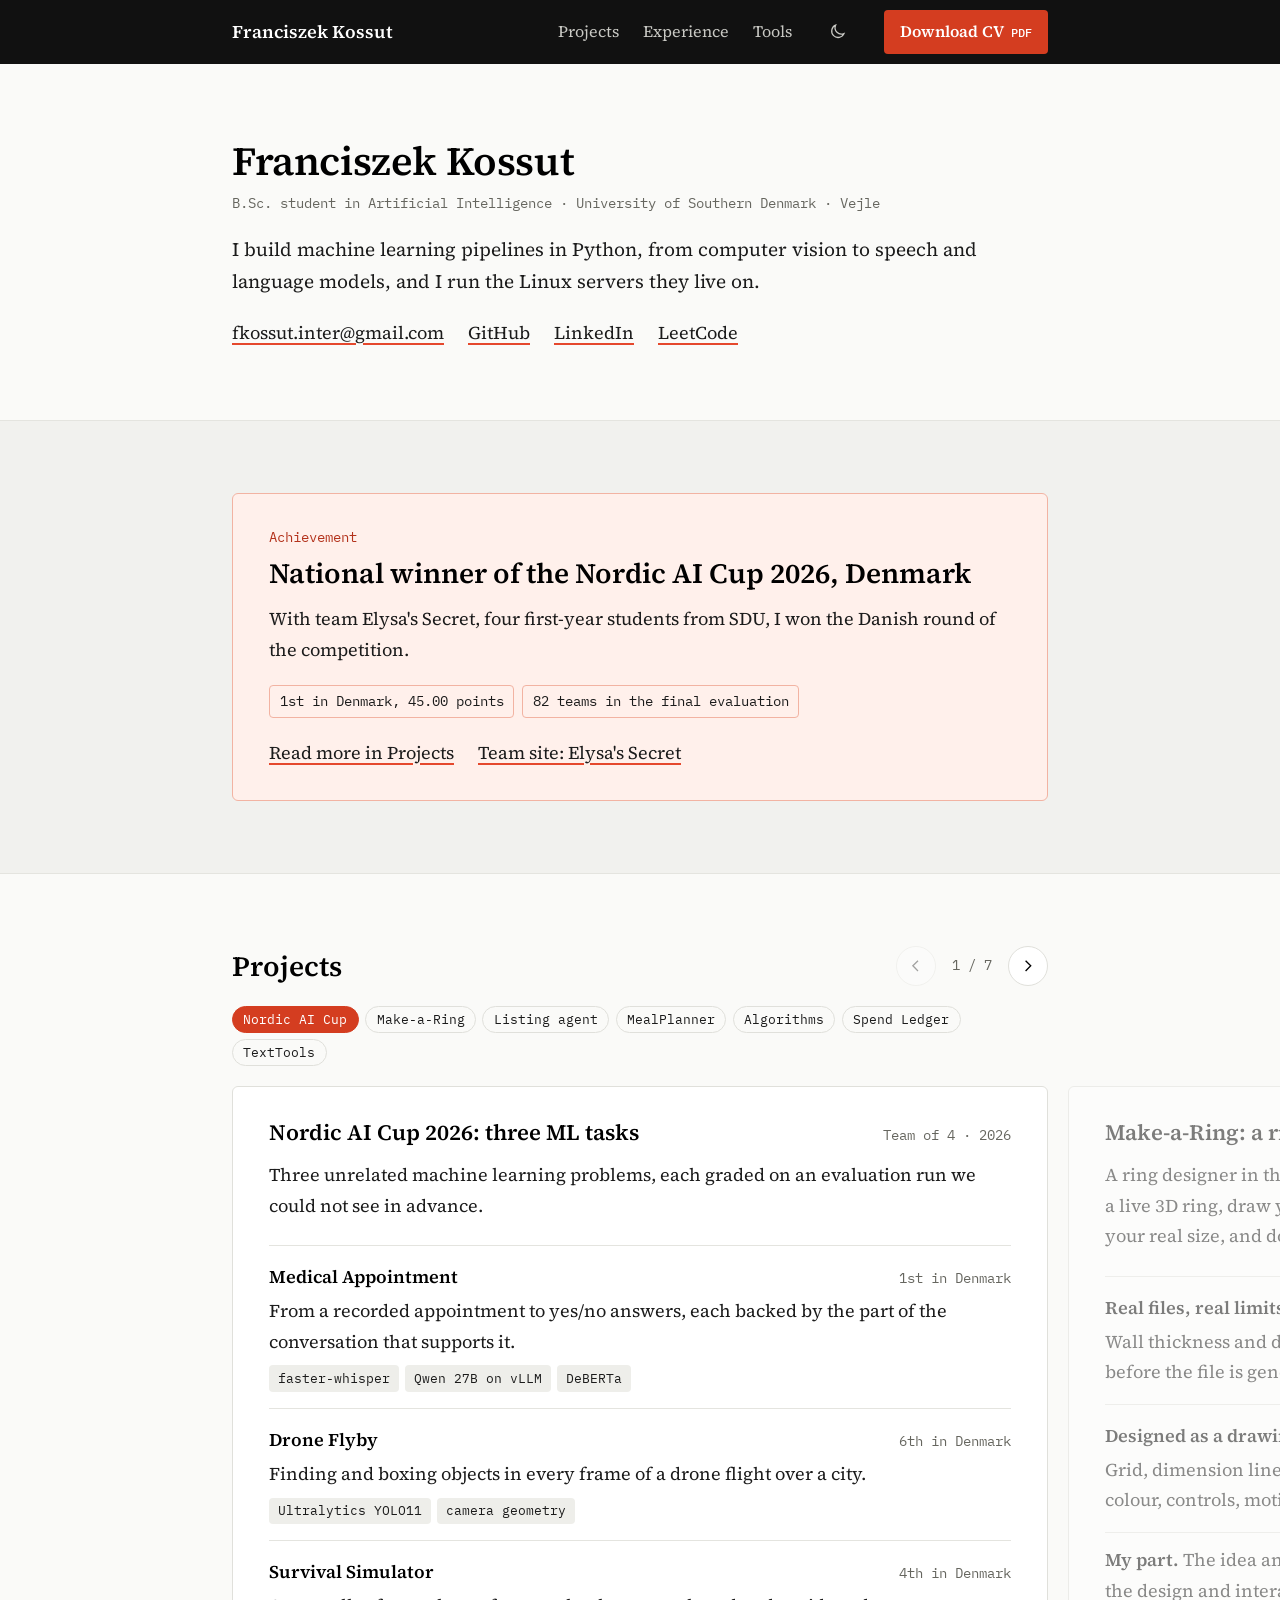
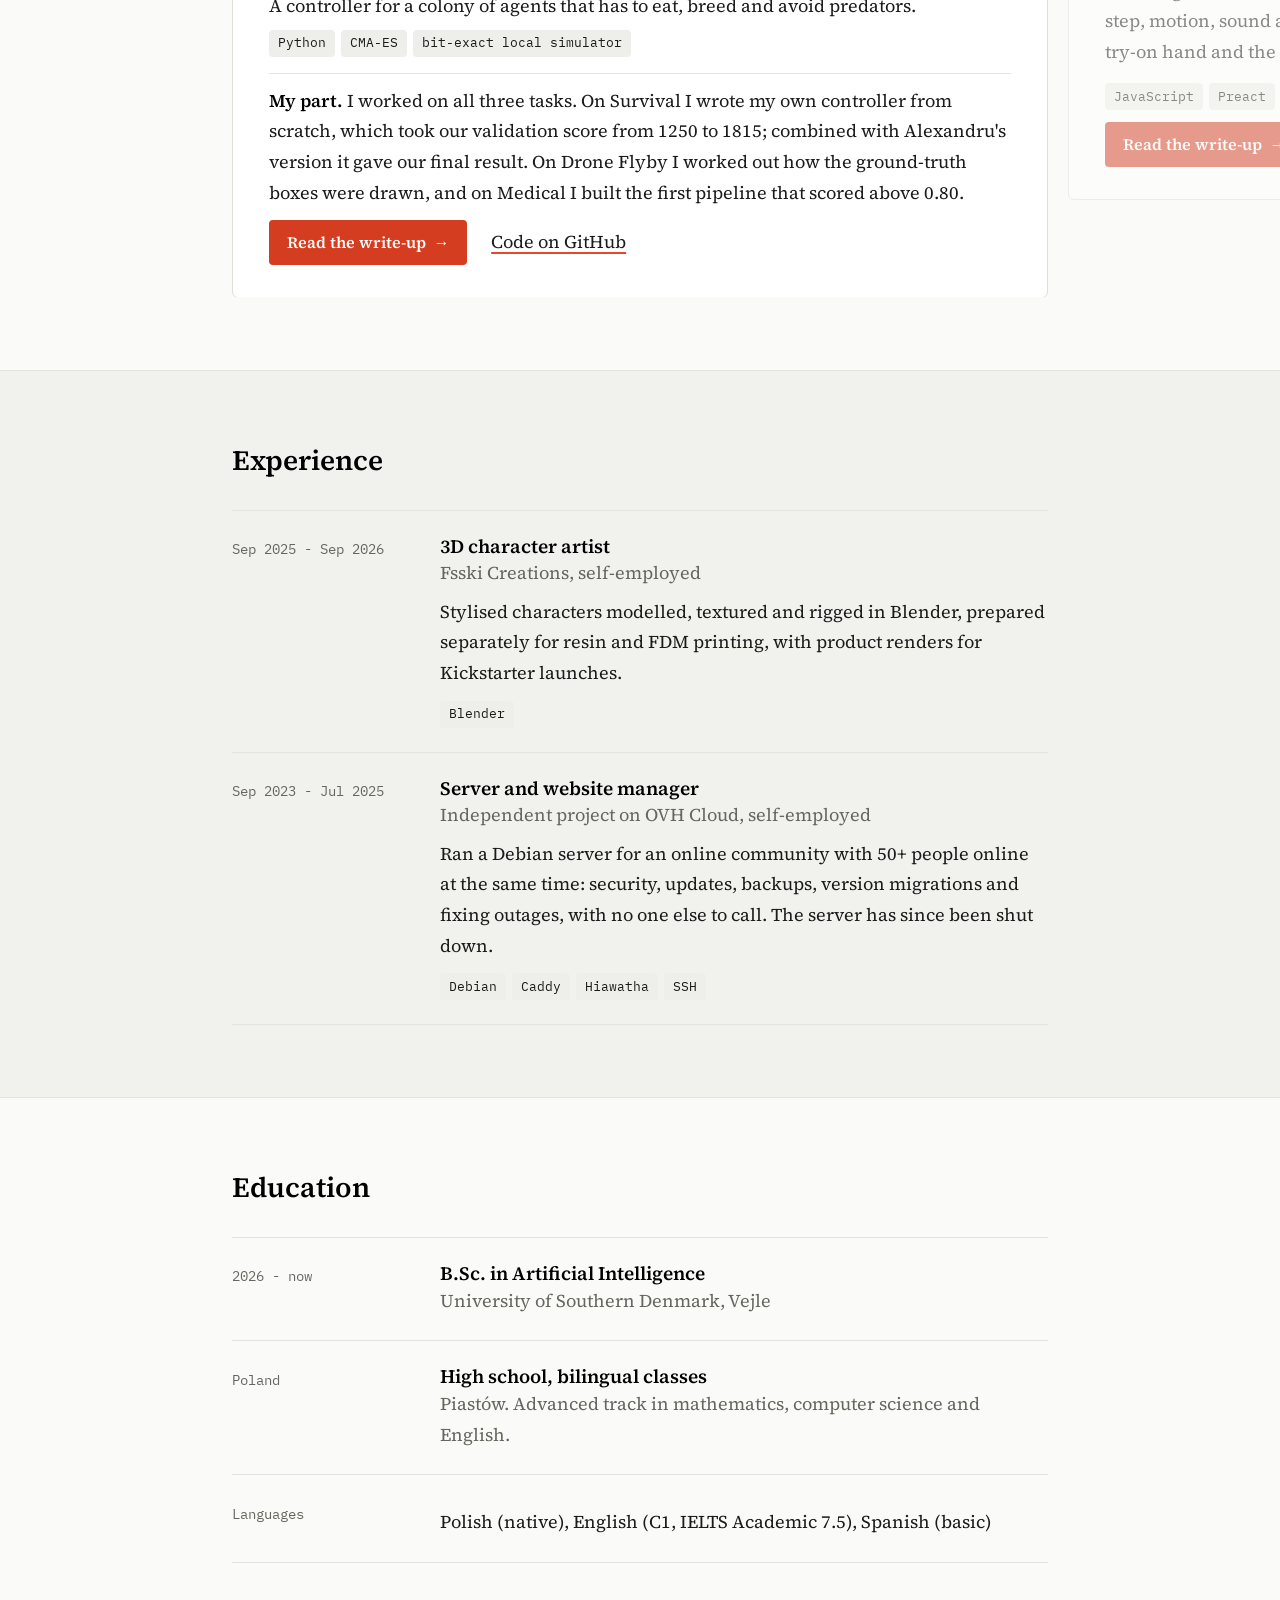
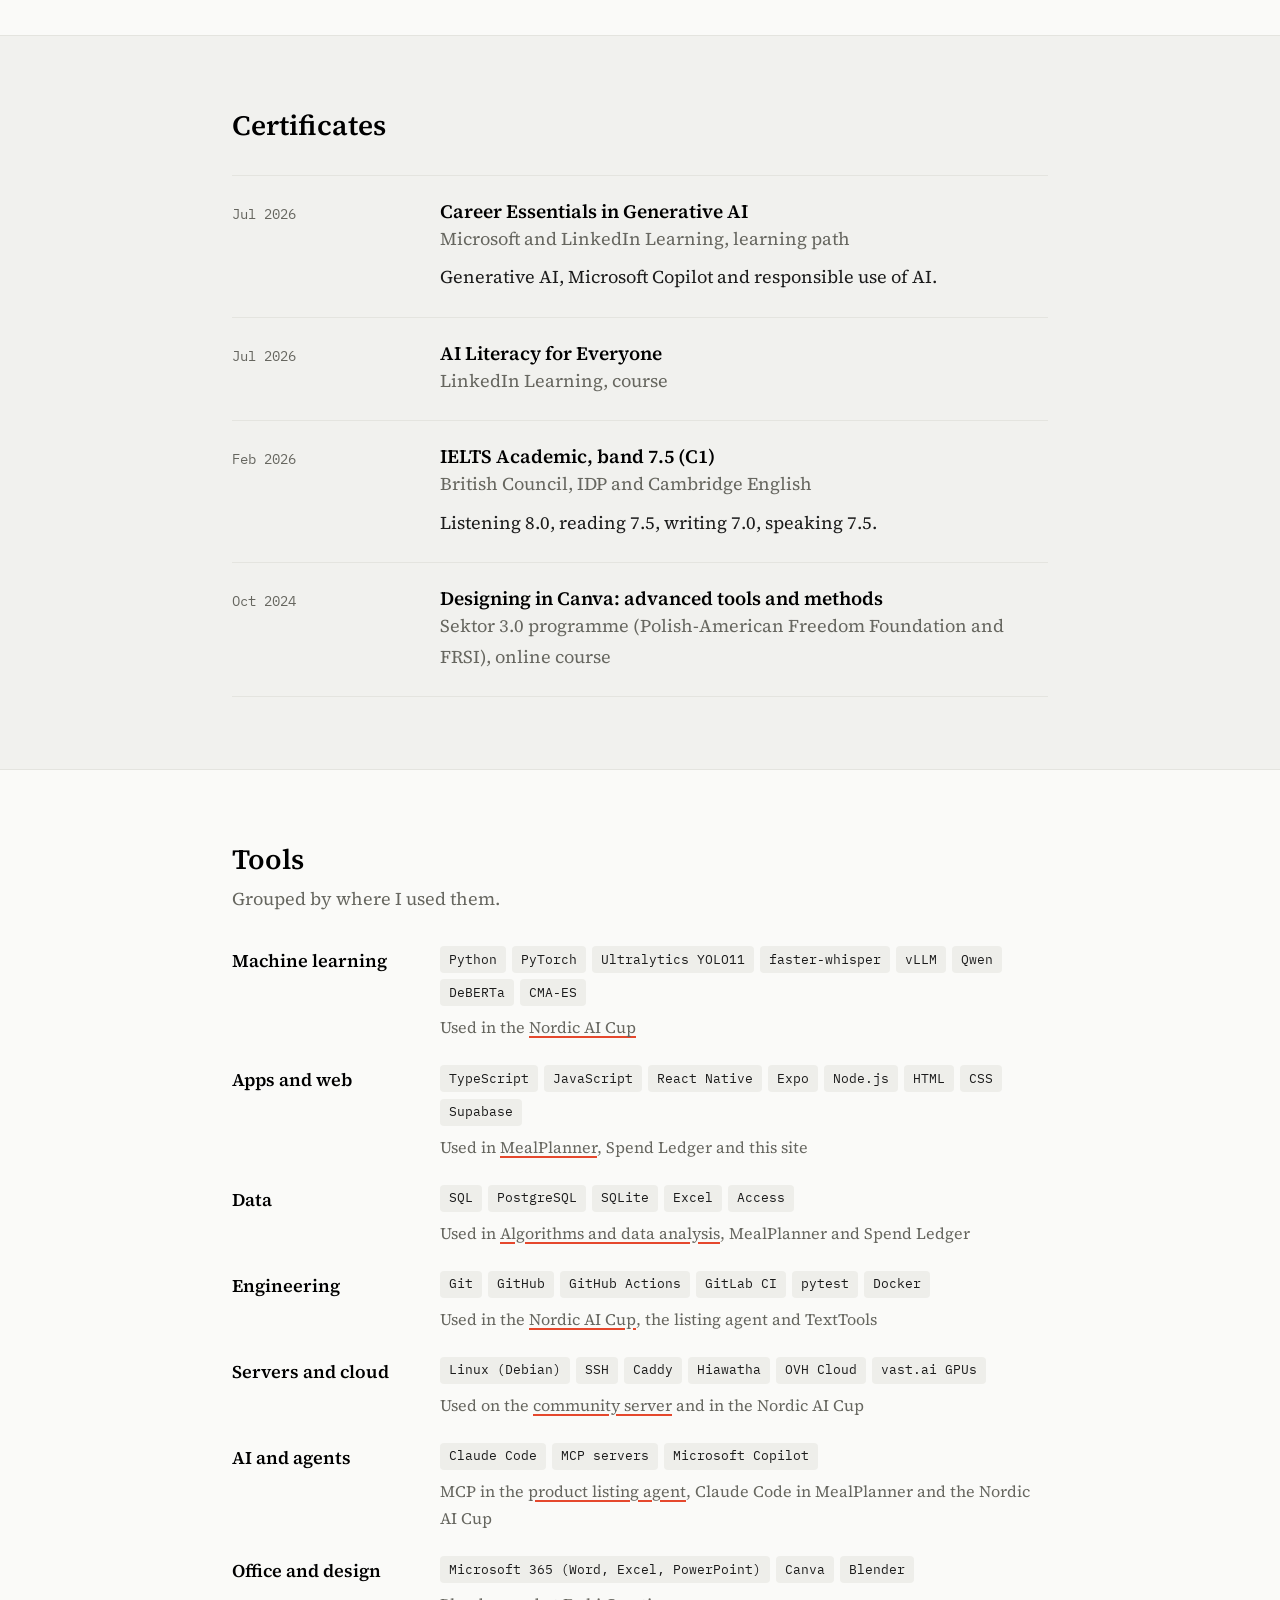
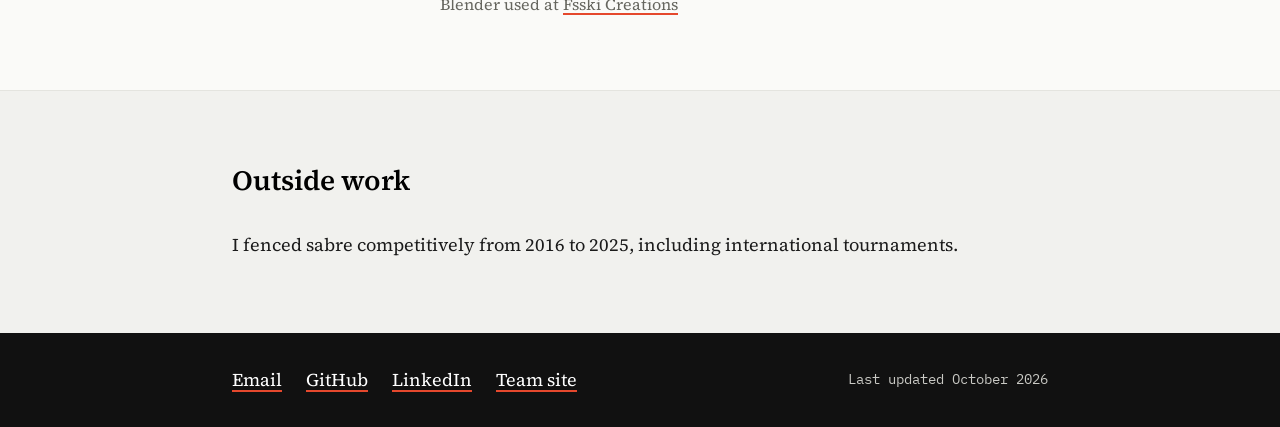
==== index.html @ 16f745df "Update the CV: projects on page 1, clickable links, no raw scores" ====
<!doctype html>
<html lang="en">
<head>
<meta charset="utf-8">
<meta name="viewport" content="width=device-width, initial-scale=1">
<title>Franciszek Kossut</title>
<meta name="description" content="B.Sc. student in Artificial Intelligence at the University of Southern Denmark. National winner of the Nordic AI Cup 2026 (Denmark) with team Elysa's Secret.">
<link rel="icon" href="/favicon.svg" type="image/svg+xml">
<link rel="preload" href="/assets/fonts/serif-400-latin.woff2" as="font" type="font/woff2" crossorigin>
<link rel="stylesheet" href="/assets/site.css">
<script>try{var t=localStorage.getItem("theme");if(t)document.documentElement.dataset.theme=t}catch(e){}</script>
</head>
<body>
<a class="skip" href="#main">Skip to content</a>

<header class="site-header">
  <div class="wrap">
    <a class="site-name" href="/">Franciszek Kossut</a>
    <nav class="site-nav" aria-label="Main">
      <a href="/#projects">Projects</a>
      <a class="nav-extra" href="/#experience">Experience</a>
      <a class="nav-extra" href="/#tools">Tools</a>
    </nav>
    <button class="theme-toggle" type="button" aria-label="Switch theme">
      <svg class="icon-moon" viewBox="0 0 24 24" fill="none" stroke="currentColor" stroke-width="1.6" aria-hidden="true"><path d="M20 14.5A8 8 0 0 1 9.5 4a8 8 0 1 0 10.5 10.5Z"/></svg>
      <svg class="icon-sun" viewBox="0 0 24 24" fill="none" stroke="currentColor" stroke-width="1.6" aria-hidden="true"><circle cx="12" cy="12" r="4"/><path d="M12 2.5v2M12 19.5v2M2.5 12h2M19.5 12h2M5.3 5.3l1.4 1.4M17.3 17.3l1.4 1.4M5.3 18.7l1.4-1.4M17.3 6.7l1.4-1.4"/></svg>
    </button>
    <a class="cv-button" href="/Franciszek_Kossut_CV.pdf" download title="PDF, 77 KB"><span class="cv-long">Download CV</span><span class="cv-short">CV</span><span class="mono">PDF</span></a>
  </div>
</header>

<main id="main">

  <section class="band" aria-label="Introduction">
    <div class="wrap intro">
      <div>
        <h1>Franciszek Kossut</h1>
        <p class="role mono">B.Sc. student in Artificial Intelligence · University of Southern Denmark · Vejle</p>
        <p class="lead">I build machine learning pipelines in Python, from computer vision to speech and language models, and I run the Linux servers they live on.</p>
        <p class="links">
          <a href="mailto:fkossut.inter@gmail.com">fkossut.inter@gmail.com</a>
          <a href="https://github.com/FearedLynx">GitHub</a>
          <a href="https://www.linkedin.com/in/franciszek-kossut-1967633a8/">LinkedIn</a>
          <a href="https://leetcode.com/u/FearedLynx_/">LeetCode</a>
        </p>
      </div>
    </div>
  </section>

  <section class="band band-alt" aria-labelledby="achievement-title">
    <div class="wrap">
      <div class="highlight">
        <p class="label mono">Achievement</p>
        <h2 id="achievement-title">National winner of the Nordic AI Cup 2026, Denmark</h2>
        <p>With team Elysa's Secret, four first-year students from SDU, I won the Danish round of the competition.</p>
        <ul class="facts" aria-label="Key facts">
          <li>1st in Denmark, 45.00 points</li>
          <li>82 teams in the final evaluation</li>
        </ul>
        <p class="item-links">
          <a href="#nordic-ai-cup">Read more in Projects</a>
          <a href="https://elysasecret.com">Team site: Elysa's Secret</a>
        </p>
      </div>
    </div>
  </section>

  <section class="band" id="projects" aria-labelledby="projects-title">
    <div class="wrap">
      <div class="section-head carousel-head">
        <h2 id="projects-title">Projects</h2>
        <div class="carousel-controls" hidden>
          <button class="carousel-arrow" type="button" data-dir="-1" aria-label="Previous project" aria-controls="project-track">
            <svg viewBox="0 0 24 24" fill="none" stroke="currentColor" stroke-width="1.8" aria-hidden="true"><path d="M15 5l-7 7 7 7"/></svg>
          </button>
          <span class="carousel-count mono" aria-hidden="true"><span class="carousel-current">1</span> / <span class="carousel-total">7</span></span>
          <button class="carousel-arrow" type="button" data-dir="1" aria-label="Next project" aria-controls="project-track">
            <svg viewBox="0 0 24 24" fill="none" stroke="currentColor" stroke-width="1.8" aria-hidden="true"><path d="M9 5l7 7-7 7"/></svg>
          </button>
        </div>
      </div>
    </div>

    <!-- Outside .wrap so the neighbouring projects can show on both sides -->
    <div class="carousel" role="region" aria-roledescription="carousel" aria-label="Projects">
      <div class="wrap"><nav class="carousel-tabs" aria-label="Jump to project" hidden></nav></div>
      <div class="carousel-track" id="project-track" tabindex="0">

      <article class="panel slide" id="nordic-ai-cup" data-title="Nordic AI Cup">
        <div class="panel-head">
          <h3>Nordic AI Cup 2026: three ML tasks</h3>
          <span class="mono">Team of 4 · 2026</span>
        </div>
        <p>Three unrelated machine learning problems, each graded on an evaluation run we could not see in advance.</p>
        <ul class="challenges">
          <li>
            <div class="challenge-head"><strong>Medical Appointment</strong><span class="mono">1st in Denmark</span></div>
            <p>From a recorded appointment to yes/no answers, each backed by the part of the conversation that supports it.</p>
            <ul class="tags"><li>faster-whisper</li><li>Qwen 27B on vLLM</li><li>DeBERTa</li></ul>
          </li>
          <li>
            <div class="challenge-head"><strong>Drone Flyby</strong><span class="mono">6th in Denmark</span></div>
            <p>Finding and boxing objects in every frame of a drone flight over a city.</p>
            <ul class="tags"><li>Ultralytics YOLO11</li><li>camera geometry</li></ul>
          </li>
          <li>
            <div class="challenge-head"><strong>Survival Simulator</strong><span class="mono">4th in Denmark</span></div>
            <p>A controller for a colony of agents that has to eat, breed and avoid predators.</p>
            <ul class="tags"><li>Python</li><li>CMA-ES</li><li>bit-exact local simulator</li></ul>
          </li>
        </ul>
        <p class="my-part"><strong>My part.</strong> I worked on all three tasks. On Survival I wrote my own controller from scratch, which took our validation score from 1250 to 1815; combined with Alexandru's version it gave our final result. On Drone Flyby I worked out how the ground-truth boxes were drawn, and on Medical I built the first pipeline that scored above 0.80.</p>
        <p class="slide-actions">
          <a class="button" href="/nordic-ai-cup/">Read the write-up <span aria-hidden="true">→</span></a>
          <a href="https://github.com/emermelada/nordic-ai-cup">Code on GitHub</a>
        </p>
      </article>

      <article class="panel slide" id="make-a-ring" data-title="Make-a-Ring">
        <div class="panel-head">
          <h3>Make-a-Ring: a ring design studio</h3>
          <span class="mono">My idea · team of 2 · 2026</span>
        </div>
        <p>A ring designer in the browser for people who are not jewellers: scroll patterns around a live 3D ring, draw your own tile and watch it wrap the band, try the ring on a hand at your real size, and download a print-ready STL or OBJ file.</p>
        <ul class="challenges">
          <li>
            <div class="challenge-head"><strong>Real files, real limits</strong><span class="mono">10 materials</span></div>
            <p>Wall thickness and detail size are checked against each material, with one-click fixes, before the file is generated in the browser.</p>
          </li>
          <li>
            <div class="challenge-head"><strong>Designed as a drawing</strong><span class="mono">8-page brand guide</span></div>
            <p>Grid, dimension lines and a title block for every ring, with written rules for type, colour, controls, motion and sound.</p>
          </li>
        </ul>
        <p class="my-part"><strong>My part.</strong> The idea and the first working version were mine, built on my own. I then led the design and interaction: the studio layout, the pattern editor, saved designs, the size step, motion, sound and the brand rules. Javier built the background rendering, the 3D try-on hand and the phone layout.</p>
        <ul class="tags"><li>JavaScript</li><li>Preact</li><li>three.js</li><li>Web Audio</li></ul>
        <p class="slide-actions">
          <a class="button" href="/make-a-ring/">Read the write-up <span aria-hidden="true">→</span></a>
          <a href="https://make-a-ring.deployxa.online">Try it live</a>
          <a href="https://github.com/FearedLynx/make-a-ring">Code on GitHub</a>
        </p>
      </article>

      <article class="panel slide" id="listing-agent" data-title="Listing agent">
        <div class="panel-head">
          <h3>Product listing agent (MCP)</h3>
          <span class="mono">Solo · 2026</span>
        </div>
        <p>An AI agent for an online shop. My MCP server gives Claude six tools over a product catalogue: products, four weeks of sales with the trend and weeks of stock left, the brand voice guide, a draft checker, and saving. The agent writes product listings, checks them, fixes what failed and only then saves.</p>
        <ul class="challenges">
          <li>
            <div class="challenge-head"><strong>Rules, not hope</strong><span class="mono">12 rules</span></div>
            <p>The brand guide is turned into automatic checks: length limits, materials and age range mentioned, no invented certifications, no safety promises or hype. The save tool refuses anything that fails and says why, so the agent can correct itself.</p>
          </li>
          <li>
            <div class="challenge-head"><strong>Tested on every push</strong><span class="mono">18 test cases</span></div>
            <p>A fixed test set proves each rule catches its mistake and that harmless words like "imperfections" are not flagged, and an end-to-end test talks to the server over the real MCP protocol. GitHub Actions runs both.</p>
          </li>
        </ul>
        <ul class="tags"><li>Python</li><li>MCP</li><li>Claude</li><li>pytest</li><li>GitHub Actions</li></ul>
        <p class="slide-actions">
          <a class="button" href="https://github.com/FearedLynx/product-listing-agent-mcp">Code on GitHub <span aria-hidden="true">→</span></a>
        </p>
      </article>

      <article class="panel slide" id="mealplanner" data-title="MealPlanner">
        <div class="panel-head">
          <h3>MealPlanner</h3>
          <span class="mono">Solo · 2026</span>
        </div>
        <p>An Android app I use to plan my meals: calorie tracking, a fridge list that recipes are matched against, voice input, and a shopping list for whatever is missing. 10 screens, 150 built-in recipes, and a scraper that collected 1,829 more.</p>
        <ul class="tags"><li>TypeScript</li><li>React Native</li><li>Expo</li><li>SQLite</li><li>Node.js</li></ul>
        <p class="slide-actions">
          <a class="button" href="/mealplanner/">Read the write-up <span aria-hidden="true">→</span></a>
          <a href="https://github.com/FearedLynx/MyFridgeApp">Code on GitHub</a>
        </p>
      </article>

      <article class="panel slide" id="algorithms" data-title="Algorithms">
        <div class="panel-head">
          <h3>Algorithms and data analysis</h3>
          <span class="mono">Solo · 2025-2026</span>
        </div>
        <p>A set of more than 75 algorithmic and data problems, solved in Python, Excel and Access. The core algorithms are written by hand, without library shortcuts.</p>
        <ul class="challenges">
          <li>
            <div class="challenge-head"><strong>Programming</strong><span class="mono">77 Python programs</span></div>
            <p>Recursion, Euclid's GCD, primality tests and prime factorisation, number systems, string and array processing, Caesar and columnar transposition ciphers, Pascal's triangle, bubble sort and quicksort, Kadane's maximum subarray.</p>
          </li>
          <li>
            <div class="challenge-head"><strong>Spreadsheets</strong><span class="mono">22 Excel workbooks</span></div>
            <p>Data analysis and simulations with nested IF, SUMIF and COUNTIF, VLOOKUP and INDEX/MATCH, pivot tables and charts.</p>
          </li>
          <li>
            <div class="challenge-head"><strong>Databases</strong><span class="mono">18 Access databases</span></div>
            <p>Multi-table SQL queries: joins, GROUP BY with COUNT, SUM and AVG, date functions and top-N results.</p>
          </li>
        </ul>
        <ul class="tags"><li>Python</li><li>Excel</li><li>Access</li><li>SQL</li></ul>
      </article>

      <article class="panel slide" id="spend-ledger" data-title="Spend Ledger">
        <div class="panel-head">
          <h3>Spend Ledger</h3>
          <span class="mono">Solo · 2026</span>
        </div>
        <p>A web app for tracking income and expenses in DKK and PLN, synced across devices. Sign-in with per-user data protected by row-level security, recurring entries, a 12-month trend chart, CSV export, and it installs and works offline.</p>
        <ul class="tags"><li>JavaScript</li><li>Supabase</li><li>PostgreSQL</li><li>PWA</li></ul>
      </article>

      <article class="panel slide" id="texttools" data-title="TextTools">
        <div class="panel-head">
          <h3>TextTools</h3>
          <span class="mono">Group of 4 · SDU · in progress</span>
        </div>
        <p>A Python text-processing library built as a university group project, with tests that gate each milestone in CI. I own the tokenizer and was the integrator for the first milestone.</p>
        <ul class="tags"><li>Python</li><li>pytest</li><li>GitLab CI</li></ul>
      </article>

      </div>
    </div>
  </section>

  <section class="band band-alt" id="experience" aria-labelledby="experience-title">
    <div class="wrap">
      <div class="section-head">
        <h2 id="experience-title">Experience</h2>
      </div>
      <ul class="entries">
        <li>
          <p class="when mono">Sep 2025 - Sep 2026</p>
          <div class="body">
            <h3>3D character artist</h3>
            <p class="where">Fsski Creations, self-employed</p>
            <p>Stylised characters modelled, textured and rigged in Blender, prepared separately for resin and FDM printing, with product renders for Kickstarter launches.</p>
            <ul class="tags"><li>Blender</li></ul>
          </div>
        </li>
        <li>
          <p class="when mono">Sep 2023 - Jul 2025</p>
          <div class="body">
            <h3>Server and website manager</h3>
            <p class="where">Independent project on OVH Cloud, self-employed</p>
            <p>Ran a Debian server for an online community with 50+ people online at the same time: security, updates, backups, version migrations and fixing outages, with no one else to call. The server has since been shut down.</p>
            <ul class="tags"><li>Debian</li><li>Caddy</li><li>Hiawatha</li><li>SSH</li></ul>
          </div>
        </li>
      </ul>
    </div>
  </section>

  <section class="band" id="education" aria-labelledby="education-title">
    <div class="wrap">
      <div class="section-head">
        <h2 id="education-title">Education</h2>
      </div>
      <ul class="entries">
        <li>
          <p class="when mono">2026 - now</p>
          <div class="body">
            <h3>B.Sc. in Artificial Intelligence</h3>
            <p class="where">University of Southern Denmark, Vejle</p>
          </div>
        </li>
        <li>
          <p class="when mono">Poland</p>
          <div class="body">
            <h3>High school, bilingual classes</h3>
            <p class="where">Piastów. Advanced track in mathematics, computer science and English.</p>
          </div>
        </li>
        <li>
          <p class="when mono">Languages</p>
          <div class="body">
            <p>Polish (native), English (C1, IELTS Academic 7.5), Spanish (basic)</p>
          </div>
        </li>
      </ul>
    </div>
  </section>

  <section class="band band-alt" id="certificates" aria-labelledby="certificates-title">
    <div class="wrap">
      <div class="section-head">
        <h2 id="certificates-title">Certificates</h2>
      </div>
      <ul class="entries">
        <li>
          <p class="when mono">Jul 2026</p>
          <div class="body">
            <h3>Career Essentials in Generative AI</h3>
            <p class="where">Microsoft and LinkedIn Learning, learning path</p>
            <p>Generative AI, Microsoft Copilot and responsible use of AI.</p>
          </div>
        </li>
        <li>
          <p class="when mono">Jul 2026</p>
          <div class="body">
            <h3>AI Literacy for Everyone</h3>
            <p class="where">LinkedIn Learning, course</p>
          </div>
        </li>
        <li>
          <p class="when mono">Feb 2026</p>
          <div class="body">
            <h3>IELTS Academic, band 7.5 (C1)</h3>
            <p class="where">British Council, IDP and Cambridge English</p>
            <p>Listening 8.0, reading 7.5, writing 7.0, speaking 7.5.</p>
          </div>
        </li>
        <li>
          <p class="when mono">Oct 2024</p>
          <div class="body">
            <h3>Designing in Canva: advanced tools and methods</h3>
            <p class="where">Sektor 3.0 programme (Polish-American Freedom Foundation and FRSI), online course</p>
          </div>
        </li>
      </ul>
    </div>
  </section>

  <section class="band" id="tools" aria-labelledby="tools-title">
    <div class="wrap">
      <div class="section-head">
        <h2 id="tools-title">Tools</h2>
        <p>Grouped by where I used them.</p>
      </div>
      <dl class="tool-groups">
        <dt>Machine learning</dt>
        <dd>
          <ul class="tags"><li>Python</li><li>PyTorch</li><li>Ultralytics YOLO11</li><li>faster-whisper</li><li>vLLM</li><li>Qwen</li><li>DeBERTa</li><li>CMA-ES</li></ul>
          <p class="used">Used in the <a href="#nordic-ai-cup">Nordic AI Cup</a></p>
        </dd>
        <dt>Apps and web</dt>
        <dd>
          <ul class="tags"><li>TypeScript</li><li>JavaScript</li><li>React Native</li><li>Expo</li><li>Node.js</li><li>HTML</li><li>CSS</li><li>Supabase</li></ul>
          <p class="used">Used in <a href="#mealplanner">MealPlanner</a>, Spend Ledger and this site</p>
        </dd>
        <dt>Data</dt>
        <dd>
          <ul class="tags"><li>SQL</li><li>PostgreSQL</li><li>SQLite</li><li>Excel</li><li>Access</li></ul>
          <p class="used">Used in <a href="#algorithms">Algorithms and data analysis</a>, MealPlanner and Spend Ledger</p>
        </dd>
        <dt>Engineering</dt>
        <dd>
          <ul class="tags"><li>Git</li><li>GitHub</li><li>GitHub Actions</li><li>GitLab CI</li><li>pytest</li><li>Docker</li></ul>
          <p class="used">Used in the <a href="#nordic-ai-cup">Nordic AI Cup</a>, the listing agent and TextTools</p>
        </dd>
        <dt>Servers and cloud</dt>
        <dd>
          <ul class="tags"><li>Linux (Debian)</li><li>SSH</li><li>Caddy</li><li>Hiawatha</li><li>OVH Cloud</li><li>vast.ai GPUs</li></ul>
          <p class="used">Used on the <a href="#experience">community server</a> and in the Nordic AI Cup</p>
        </dd>
        <dt>AI and agents</dt>
        <dd>
          <ul class="tags"><li>Claude Code</li><li>MCP servers</li><li>Microsoft Copilot</li></ul>
          <p class="used">MCP in the <a href="#listing-agent">product listing agent</a>, Claude Code in MealPlanner and the Nordic AI Cup</p>
        </dd>
        <dt>Office and design</dt>
        <dd>
          <ul class="tags"><li>Microsoft 365 (Word, Excel, PowerPoint)</li><li>Canva</li><li>Blender</li></ul>
          <p class="used">Blender used at <a href="#experience">Fsski Creations</a></p>
        </dd>
      </dl>
    </div>
  </section>

  <section class="band band-alt" aria-labelledby="outside-title">
    <div class="wrap">
      <div class="section-head">
        <h2 id="outside-title">Outside work</h2>
      </div>
      <p>I fenced sabre competitively from 2016 to 2025, including international tournaments.</p>
    </div>
  </section>

</main>

<footer class="site-footer">
  <div class="wrap">
    <p class="links">
      <a href="mailto:fkossut.inter@gmail.com">Email</a>
      <a href="https://github.com/FearedLynx">GitHub</a>
      <a href="https://www.linkedin.com/in/franciszek-kossut-1967633a8/">LinkedIn</a>
      <a href="https://elysasecret.com">Team site</a>
    </p>
    <p class="mono">Last updated October 2026</p>
  </div>
</footer>

<script src="/assets/theme.js"></script>
<script src="/assets/projects.js"></script>
</body>
</html>
---- assets/site.css ----
/* Fonts: Source Serif 4 and IBM Plex Mono, both SIL Open Font License */
@font-face { font-family: "Source Serif 4"; font-weight: 400; font-display: swap; src: url("fonts/serif-400-latin.woff2") format("woff2"); unicode-range: U+0000-00FF, U+0131, U+0152-0153, U+02BB-02BC, U+02C6, U+02DA, U+02DC, U+0304, U+0308, U+0329, U+2000-206F, U+20AC, U+2122, U+2191, U+2193, U+2212, U+2215, U+FEFF, U+FFFD; }
@font-face { font-family: "Source Serif 4"; font-weight: 400; font-display: swap; src: url("fonts/serif-400-latin-ext.woff2") format("woff2"); unicode-range: U+0100-02BA, U+02BD-02C5, U+02C7-02CC, U+02CE-02D7, U+02DD-02FF, U+1D00-1DBF, U+1E00-1E9F, U+1EF2-1EFF, U+2020, U+20A0-20AB, U+20AD-20C0, U+2113, U+2C60-2C7F, U+A720-A7FF; }
@font-face { font-family: "Source Serif 4"; font-weight: 600; font-display: swap; src: url("fonts/serif-600-latin.woff2") format("woff2"); unicode-range: U+0000-00FF, U+0131, U+0152-0153, U+02BB-02BC, U+02C6, U+02DA, U+02DC, U+0304, U+0308, U+0329, U+2000-206F, U+20AC, U+2122, U+2191, U+2193, U+2212, U+2215, U+FEFF, U+FFFD; }
@font-face { font-family: "Source Serif 4"; font-weight: 600; font-display: swap; src: url("fonts/serif-600-latin-ext.woff2") format("woff2"); unicode-range: U+0100-02BA, U+02BD-02C5, U+02C7-02CC, U+02CE-02D7, U+02DD-02FF, U+1D00-1DBF, U+1E00-1E9F, U+1EF2-1EFF, U+2020, U+20A0-20AB, U+20AD-20C0, U+2113, U+2C60-2C7F, U+A720-A7FF; }
@font-face { font-family: "IBM Plex Mono"; font-weight: 400; font-display: swap; src: url("fonts/mono-400-latin.woff2") format("woff2"); unicode-range: U+0000-00FF, U+0131, U+0152-0153, U+02BB-02BC, U+02C6, U+02DA, U+02DC, U+0304, U+0308, U+0329, U+2000-206F, U+20AC, U+2122, U+2191, U+2193, U+2212, U+2215, U+FEFF, U+FFFD; }
@font-face { font-family: "IBM Plex Mono"; font-weight: 400; font-display: swap; src: url("fonts/mono-400-latin-ext.woff2") format("woff2"); unicode-range: U+0100-02BA, U+02BD-02C5, U+02C7-02CC, U+02CE-02D7, U+02DD-02FF, U+1D00-1DBF, U+1E00-1E9F, U+1EF2-1EFF, U+2020, U+20A0-20AB, U+20AD-20C0, U+2113, U+2C60-2C7F, U+A720-A7FF; }
@font-face { font-family: "IBM Plex Mono"; font-weight: 500; font-display: swap; src: url("fonts/mono-500-latin.woff2") format("woff2"); unicode-range: U+0000-00FF, U+0131, U+0152-0153, U+02BB-02BC, U+02C6, U+02DA, U+02DC, U+0304, U+0308, U+0329, U+2000-206F, U+20AC, U+2122, U+2191, U+2193, U+2212, U+2215, U+FEFF, U+FFFD; }
@font-face { font-family: "IBM Plex Mono"; font-weight: 500; font-display: swap; src: url("fonts/mono-500-latin-ext.woff2") format("woff2"); unicode-range: U+0100-02BA, U+02BD-02C5, U+02C7-02CC, U+02CE-02D7, U+02DD-02FF, U+1D00-1DBF, U+1E00-1E9F, U+1EF2-1EFF, U+2020, U+20A0-20AB, U+20AD-20C0, U+2113, U+2C60-2C7F, U+A720-A7FF; }

/*
  Light (paper and ink): #FAFAF8 paper, #1B1B1B ink, #E5482D vermilion as the one accent
         (#D43D20 behind white text, for contrast)
  Dark:  near-black base, with #0F2854 navy, #1C4D8D blue, #4988C4 mid blue, #BDE8F5 ice as accents
  Light is the default. Dark only when the visitor picks it with the theme switch.
*/
:root {
  color-scheme: light;
  --bg: #fafaf8;
  --band: #f1f1ee;
  --panel: #ffffff;
  --panel-border: #e0e0db;
  --text: #1b1b1b;
  --heading: #000000;
  --muted: #66665f;
  --rule: #e4e4df;
  --line: #e5482d;
  --link-hover-bg: #d43d20;
  --link-hover-text: #ffffff;
  --hl-bg: #fff0eb;
  --hl-border: #f2b3a2;
  --hl-muted: #b3321b;
  --header-bg: #111111;
  --header-text: #ffffff;
  --header-nav: #c9c9c4;
  --button-bg: #d43d20;
  --button-hover: #b8321a;
  --button-text: #ffffff;
  --tag-bg: #eeeeea;
  --serif: "Source Serif 4", Georgia, serif;
  --mono: "IBM Plex Mono", ui-monospace, Consolas, monospace;
}
:root[data-theme="dark"] {
  color-scheme: dark;
  --bg: #0b0d10;
  --band: #111419;
  --panel: #151a21;
  --panel-border: #24303f;
  --text: #e2e8ed;
  --heading: #f4f8fa;
  --muted: #9ba7b3;
  --rule: #222a34;
  --line: #4988c4;
  --link-hover-bg: #1c4d8d;
  --link-hover-text: #ffffff;
  --hl-bg: #0f2854;
  --hl-border: #1c4d8d;
  --hl-muted: #bde8f5;
  --header-bg: #050608;
  --header-text: #f4f8fa;
  --header-nav: #aab5c0;
  --button-bg: #bde8f5;
  --button-hover: #dff4fa;
  --button-text: #0f2854;
  --tag-bg: #0f2854;
}
/* Base */
*, *::before, *::after { box-sizing: border-box; }
html { -webkit-text-size-adjust: 100%; scroll-padding-top: 5rem; }
body {
  margin: 0;
  background: var(--bg);
  color: var(--text);
  font: 400 1.125rem/1.7 var(--serif);
}
h1, h2, h3 { color: var(--heading); font-weight: 600; line-height: 1.25; margin: 0; }
p, ul, ol, dl { margin: 0; }
a {
  color: inherit;
  text-decoration: underline;
  text-decoration-color: var(--line);
  text-decoration-thickness: 2px;
  text-underline-offset: 0.2em;
  border-radius: 2px;
}
a, button { transition: color 120ms, background-color 120ms; }
a:hover { background: var(--link-hover-bg); color: var(--link-hover-text); text-decoration-color: transparent; }
:focus-visible { outline: 2px solid var(--line); outline-offset: 3px; }
::selection { background: var(--hl-border); color: var(--heading); }
.mono { font-family: var(--mono); font-size: 0.875rem; }
.muted { color: var(--muted); }
.skip { position: absolute; left: -9999px; }
.skip:focus { left: 1rem; top: 0.75rem; z-index: 3; background: var(--bg); padding: 0.25rem 0.5rem; }
.wrap { max-width: 54rem; margin: 0 auto; padding: 0 1.5rem; }

/* Header */
.site-header {
  position: sticky;
  top: 0;
  z-index: 2;
  background: var(--header-bg);
  color: var(--header-text);
}
.site-header .wrap { display: flex; align-items: center; gap: 1.75rem; height: 4rem; }
.site-name { font-weight: 600; font-size: 1.125rem; text-decoration: none; margin-right: auto; white-space: nowrap; }
.site-name:hover { background: none; color: var(--header-text); text-decoration: underline; text-decoration-color: var(--line); }
.site-nav { display: flex; gap: 1.5rem; font-size: 1rem; }
.site-nav a { color: var(--header-nav); text-decoration: none; }
.site-nav a:hover { background: none; color: var(--header-text); text-decoration: underline; text-decoration-color: var(--line); }
.theme-toggle {
  display: grid; place-items: center;
  width: 2.25rem; height: 2.25rem; padding: 0;
  border: 1px solid transparent; border-radius: 4px;
  background: none; color: var(--header-nav); cursor: pointer;
}
.theme-toggle:hover { color: var(--header-text); border-color: var(--header-nav); }
.theme-toggle svg { width: 1.2rem; height: 1.2rem; }
.theme-toggle .icon-sun { display: none; }
:root[data-theme="dark"] .theme-toggle .icon-sun { display: block; }
:root[data-theme="dark"] .theme-toggle .icon-moon { display: none; }
.cv-button {
  display: inline-flex; align-items: baseline; gap: 0.45rem;
  padding: 0.5rem 1rem; border-radius: 4px;
  background: var(--button-bg); color: var(--button-text);
  font-weight: 600; font-size: 1rem; text-decoration: none; white-space: nowrap;
}
.cv-button:hover { background: var(--button-hover); color: var(--button-text); }
.cv-button .mono { font-weight: 500; font-size: 0.75rem; }
.cv-short { display: none; }

/* Sections: alternating full-width bands with a clear edge between them */
.band { padding: 4.5rem 0; }
.band + .band { border-top: 1px solid var(--rule); }
.band-alt { background: var(--band); }
.section-head { margin-bottom: 2rem; }
.section-head h2 { font-size: 1.75rem; }
.section-head p { margin-top: 0.4rem; color: var(--muted); }

/* Intro */
.intro { display: flex; gap: 2.25rem; align-items: flex-start; }
/* Ready for a photo: <img class="photo" src="/img/photo.webp" width="144" height="144" alt="..."> before the text */
.photo { flex: none; width: 144px; height: 144px; border-radius: 6px; object-fit: cover; }
h1 { font-size: 2.5rem; letter-spacing: -0.01em; }
.role { margin-top: 0.35rem; color: var(--muted); }
.intro .lead { margin-top: 1.1rem; font-size: 1.1875rem; }
.links { display: flex; flex-wrap: wrap; gap: 0.4rem 1.5rem; margin-top: 1.25rem; }

/* Achievement */
.highlight {
  background: var(--hl-bg);
  border: 1px solid var(--hl-border);
  border-radius: 6px;
  padding: 2rem 2.25rem;
}
.highlight .label { color: var(--hl-muted); }
.highlight h2 { font-size: 1.75rem; margin-top: 0.35rem; }
.highlight h2 + p, .highlight p + p { margin-top: 0.85rem; }
.facts { display: flex; flex-wrap: wrap; gap: 0.5rem; margin-top: 1.25rem; list-style: none; padding: 0; }
.facts li { font-family: var(--mono); font-size: 0.875rem; padding: 0.2rem 0.6rem; border: 1px solid var(--hl-border); border-radius: 4px; }
.next { color: var(--hl-muted); margin-top: 1.25rem; }

/* Panels (projects) */
.panel {
  background: var(--panel);
  border: 1px solid var(--panel-border);
  border-radius: 6px;
  padding: 2rem 2.25rem;
}
.panel + .panel { margin-top: 1.75rem; }
.panel-head { display: flex; justify-content: space-between; align-items: baseline; gap: 1rem; }
.panel-head h3 { font-size: 1.375rem; }
.panel-head .mono { color: var(--muted); white-space: nowrap; }
.panel > p { margin-top: 0.75rem; }
.tags { display: flex; flex-wrap: wrap; gap: 0.4rem; margin-top: 1rem; list-style: none; padding: 0; }
.tags li { font-family: var(--mono); font-size: 0.8125rem; padding: 0.15rem 0.55rem; background: var(--tag-bg); border-radius: 4px; }
.item-links { display: flex; flex-wrap: wrap; gap: 0.4rem 1.5rem; margin-top: 1.25rem; }
.item-links.flush { margin-top: 0; }

.challenges { list-style: none; padding: 0; margin-top: 1.5rem; border-top: 1px solid var(--rule); }
.challenges > li { padding: 1rem 0; border-bottom: 1px solid var(--rule); }
.challenge-head { display: flex; justify-content: space-between; gap: 1rem; align-items: baseline; }
.challenge-head strong { font-weight: 600; color: var(--heading); }
.challenge-head .mono { white-space: nowrap; color: var(--muted); }
.challenges p { margin-top: 0.2rem; }
.challenges .tags { margin-top: 0.5rem; }
.my-part { margin-top: 1.25rem; }
.my-part strong { color: var(--heading); }

/* Filled button, used for the main link of a project */
.button {
  display: inline-flex; align-items: center; gap: 0.5rem;
  padding: 0.55rem 1.1rem; border-radius: 4px;
  background: var(--button-bg); color: var(--button-text);
  font-weight: 600; font-size: 1rem; text-decoration: none; white-space: nowrap;
}
.button:hover { background: var(--button-hover); color: var(--button-text); }
.button span { transition: transform 150ms; }
.button:hover span { transform: translateX(3px); }
.slide-actions { display: flex; flex-wrap: wrap; align-items: center; gap: 0.75rem 1.5rem; margin-top: 1.75rem; }

/* Projects carousel. Without the script it is a plain horizontal scroller with snap points. */
.carousel-head { display: flex; justify-content: space-between; align-items: center; gap: 1rem; margin-bottom: 1.25rem; }
.carousel-controls { display: flex; align-items: center; gap: 0.5rem; }
.carousel-controls[hidden] { display: none; }
.carousel-count { color: var(--muted); min-width: 3.5rem; text-align: center; }
.carousel-arrow {
  display: grid; place-items: center;
  width: 2.5rem; height: 2.5rem; padding: 0;
  border: 1px solid var(--panel-border); border-radius: 50%;
  background: var(--panel); color: var(--heading); cursor: pointer;
}
.carousel-arrow:hover:not(:disabled) { background: var(--link-hover-bg); color: var(--link-hover-text); border-color: var(--link-hover-bg); }
.carousel-arrow:disabled { opacity: 0.35; cursor: default; }
.carousel-arrow svg { width: 1.1rem; height: 1.1rem; }

.carousel-tabs { display: flex; flex-wrap: wrap; gap: 0.4rem; margin-bottom: 1.25rem; }
.carousel-tabs[hidden] { display: none; }
.carousel-tabs button {
  font: 400 0.8125rem var(--mono); color: var(--text);
  padding: 0.25rem 0.65rem; border: 1px solid var(--panel-border); border-radius: 999px;
  background: none; cursor: pointer;
}
.carousel-tabs button:hover { border-color: var(--line); }
.carousel-tabs button[aria-current="true"] { background: var(--button-bg); color: var(--button-text); border-color: var(--button-bg); }

/* The track spans the full window. The current project is centred at the width of the page
   column, and its neighbours show on both sides: in the margins on wide screens, and as
   at least --peek on narrow ones. */
.carousel { container-type: inline-size; --peek: max(3rem, 8cqw); --gap: 1.25rem; }
.carousel .slide { flex: 0 0 min(51rem, 100cqw - 2 * var(--peek)); }
.carousel-track {
  padding-inline: calc((100cqw - min(51rem, 100cqw - 2 * var(--peek))) / 2);
  display: flex; align-items: flex-start; gap: var(--gap);
  overflow-x: auto; overflow-y: hidden;
  scroll-snap-type: x mandatory;
  overscroll-behavior-x: contain;
  scrollbar-width: none;
}
.ready .carousel-track { transition: height 300ms ease; }
.carousel-track::-webkit-scrollbar { display: none; }
.carousel-track:focus-visible { outline-offset: 4px; }
.js-carousel .carousel-track { cursor: grab; }
.carousel-track.dragging { cursor: grabbing; user-select: none; scroll-snap-type: none; }
.carousel-track.dragging a { pointer-events: none; }
.slide { min-width: 0; scroll-snap-align: center; transition: opacity 300ms; }
.panel.slide + .panel.slide { margin-top: 0; }
.js-carousel .slide:not(.active) { opacity: 0.5; }
@media (prefers-reduced-motion: reduce) {
  .ready .carousel-track, .slide, .button span { transition: none; }
}

/* Experience, education: a dated list */
.entries { list-style: none; padding: 0; }
.entries > li { display: grid; grid-template-columns: 11rem 1fr; gap: 0.25rem 2rem; padding: 1.5rem 0; border-top: 1px solid var(--rule); }
.entries > li:last-child { border-bottom: 1px solid var(--rule); }
.entries .when { color: var(--muted); padding-top: 0.2rem; }
.entries h3 { font-size: 1.1875rem; }
.entries .where { color: var(--muted); }
.entries .body > p:not(.where) { margin-top: 0.5rem; }
.entries .tags { margin-top: 0.75rem; }

/* Tools */
.tool-groups { display: grid; grid-template-columns: 11rem 1fr; gap: 1.5rem 2rem; }
.tool-groups dt { font-weight: 600; color: var(--heading); }
.tool-groups dd { margin: 0; }
.tool-groups .tags { margin-top: 0; }
.tool-groups .used { margin-top: 0.5rem; font-size: 1rem; color: var(--muted); }

.note { margin-top: 1.75rem; color: var(--muted); }

/* Write-up pages */
.page-head { padding: 3.5rem 0 2.5rem; }
.back { font-size: 1rem; }
.page-head h1 { margin-top: 1rem; }
.back + h1 { margin-top: 1.25rem; }
h1 + .lead { margin-top: 0.75rem; font-size: 1.1875rem; max-width: 42rem; }
.page-head .lead { margin-top: 0.75rem; font-size: 1.1875rem; max-width: 40rem; }
.summary { display: grid; grid-template-columns: 9rem 1fr; gap: 0.6rem 1.5rem; margin: 0; }
.summary dt { color: var(--muted); font-family: var(--mono); font-size: 0.875rem; padding-top: 0.2rem; }
.summary dd { margin: 0; }
.prose > * { max-width: 42rem; }
.prose h2 { font-size: 1.5rem; margin-bottom: 0.25rem; }
.prose h2.gap-top { margin-top: 2.5rem; }
.prose .sub { color: var(--muted); font-family: var(--mono); font-size: 0.875rem; }
.prose h3 { font-size: 1.125rem; margin-top: 1.75rem; }
.prose p, .prose ul { margin-top: 0.9rem; }
.prose ul { padding-left: 1.25rem; }
.prose ul li + li { margin-top: 0.35rem; }
.prose strong { color: var(--heading); font-weight: 600; }
.shot { margin: 1.5rem 0 0; }
.shot img { display: block; width: 100%; max-width: 300px; height: auto; border: 1px solid var(--panel-border); border-radius: 6px; }
.shot figcaption { margin-top: 0.5rem; color: var(--muted); font-size: 0.9375rem; }
.lesson { margin-top: 1.25rem; padding: 1.25rem 1.5rem; background: var(--hl-bg); border: 1px solid var(--hl-border); border-radius: 6px; }
.lesson p:first-child { margin-top: 0; }

/* Footer */
.site-footer { background: var(--header-bg); color: var(--header-text); padding: 2rem 0; }
.site-footer .wrap { display: flex; flex-wrap: wrap; justify-content: space-between; align-items: center; gap: 1rem 1.5rem; }
.site-footer .links { margin-top: 0; }
.site-footer a:hover { background: none; color: var(--header-text); text-decoration-color: var(--header-text); }
.site-footer .mono { color: var(--header-nav); }

/* Tablets and phones */
@media (max-width: 720px) {
  .entries > li, .tool-groups, .summary { grid-template-columns: 1fr; }
  .summary { gap: 0; }
  .summary dd { margin-bottom: 0.75rem; }
  .tool-groups { gap: 0.5rem; }
  .tool-groups dd { margin-bottom: 1.25rem; }
}
@media (max-width: 560px) {
  body { font-size: 1.0625rem; }
  .wrap { padding: 0 1rem; }
  .site-header .wrap { gap: 0.9rem; height: 3.5rem; }
  .site-name { font-size: 1rem; }
  .site-nav .nav-extra { display: none; }
  .cv-long { display: none; }
  .cv-short { display: inline; }
  .cv-button { padding: 0.4rem 0.75rem; }
  .band { padding: 3rem 0; }
  .intro { flex-direction: column; gap: 1.25rem; }
  .photo { width: 104px; height: 104px; }
  h1 { font-size: 2rem; }
  .highlight, .panel { padding: 1.5rem 1.25rem; }
  .highlight h2, .section-head h2 { font-size: 1.5rem; }
  .panel-head, .challenge-head { flex-direction: column; gap: 0; }
  .panel-head .mono { white-space: normal; }
  .carousel { --peek: 2.75rem; --gap: 0.75rem; }
  .carousel-tabs { flex-wrap: nowrap; overflow-x: auto; scrollbar-width: none; margin-right: -1rem; padding-right: 1rem; }
  .carousel-tabs button { flex: none; }
}
@media (max-width: 360px) {
  .site-nav { display: none; }
}
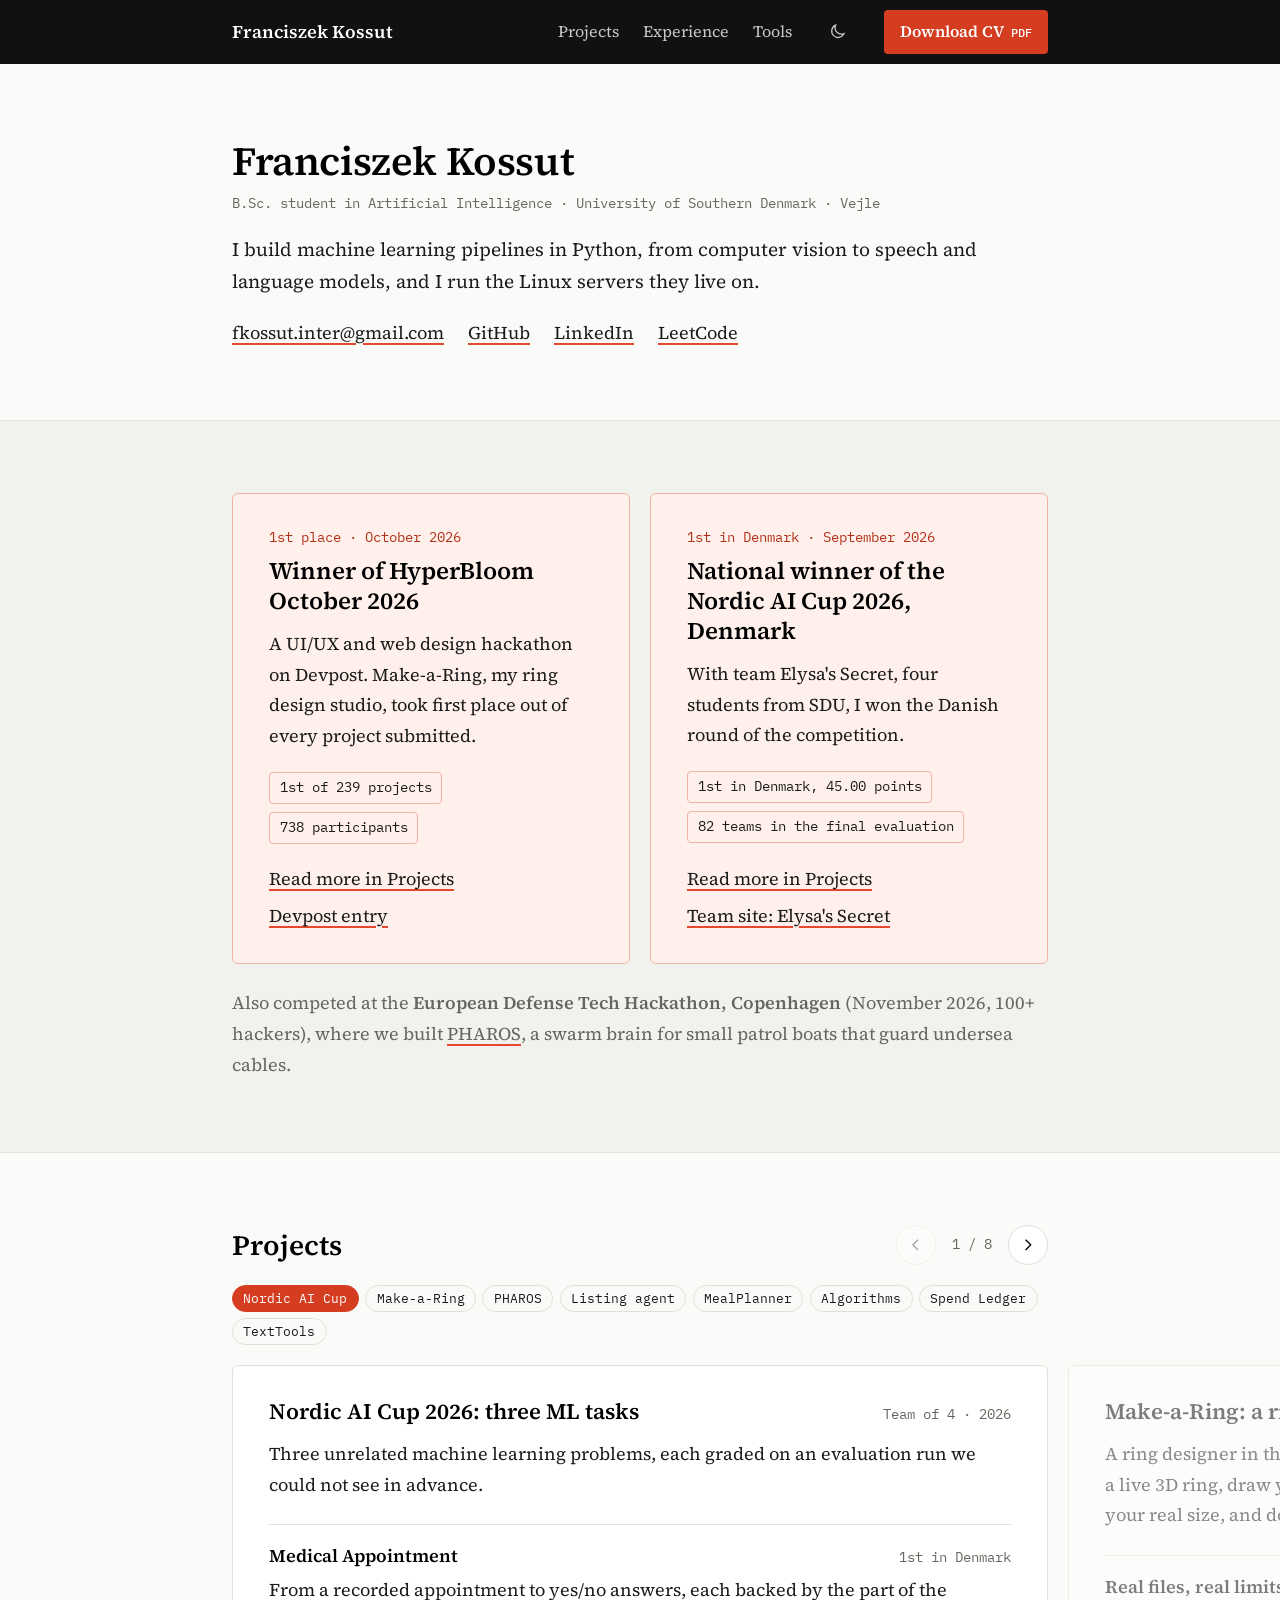
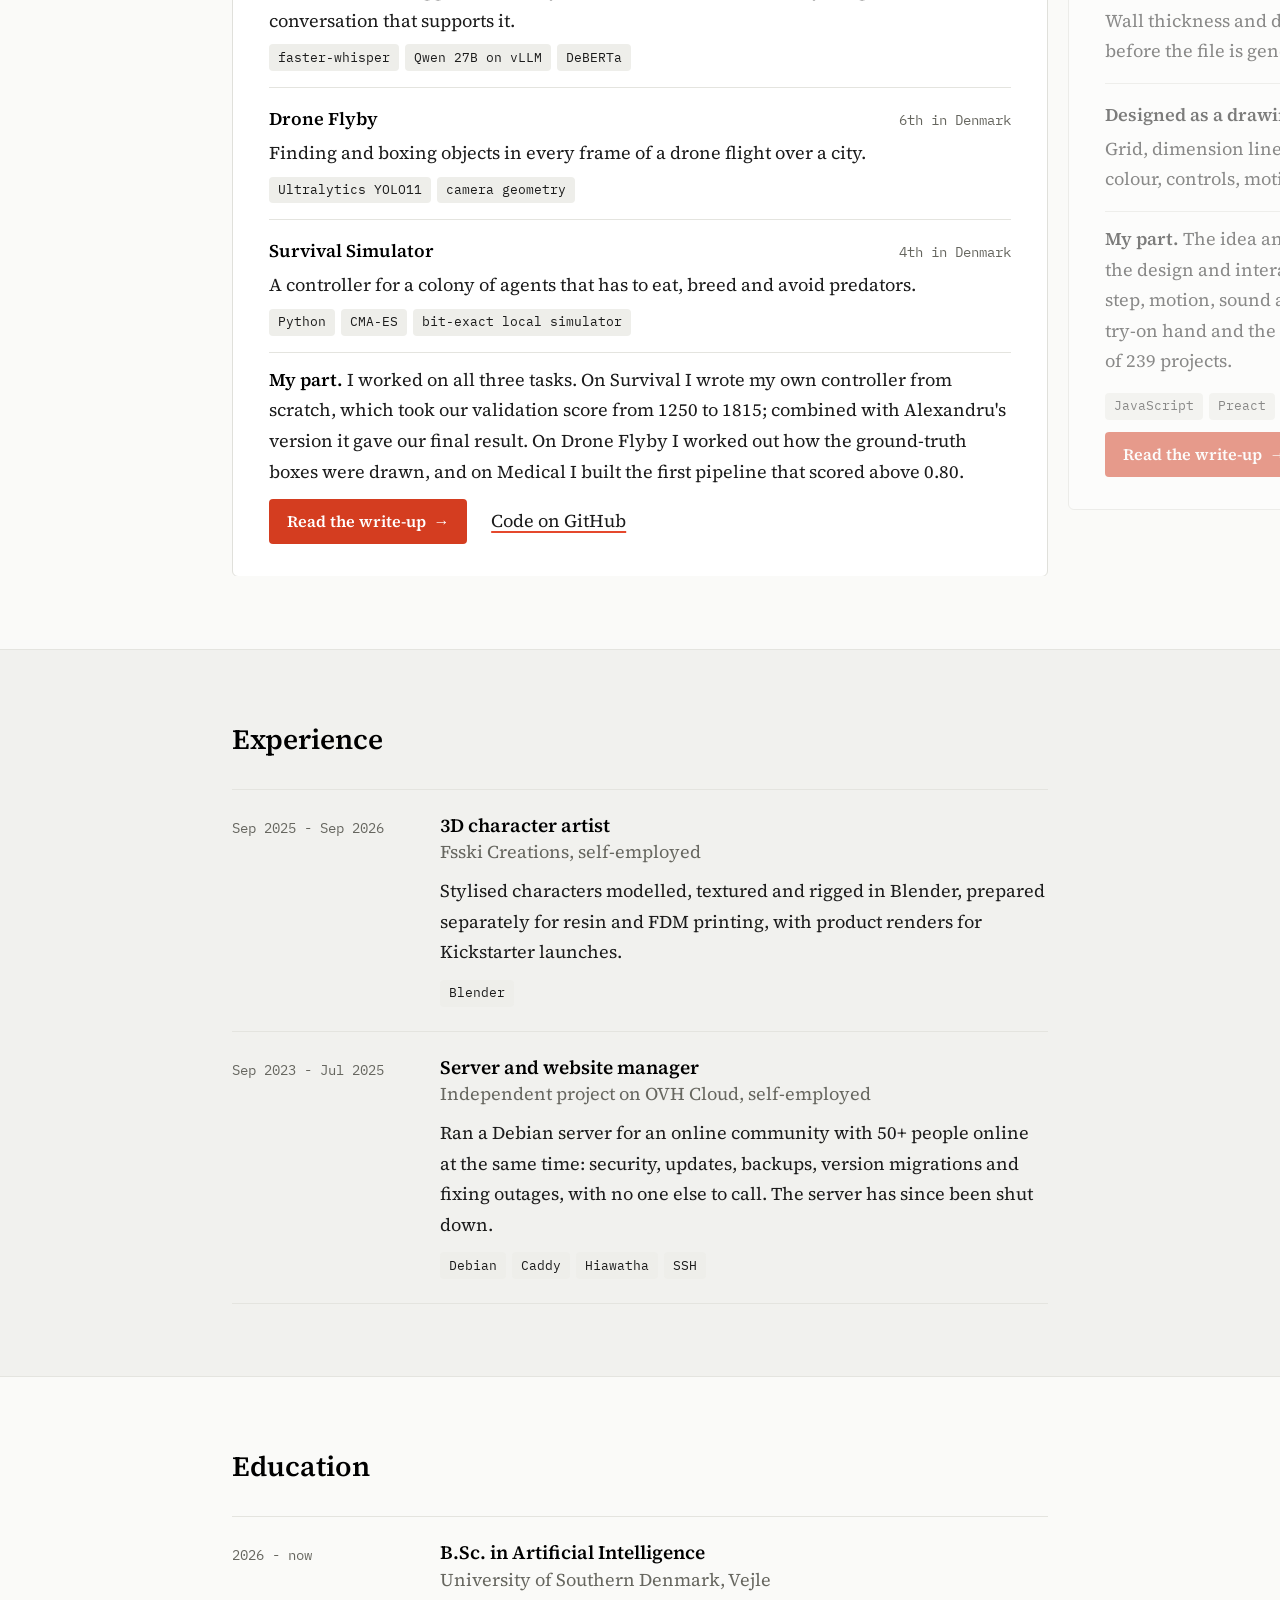
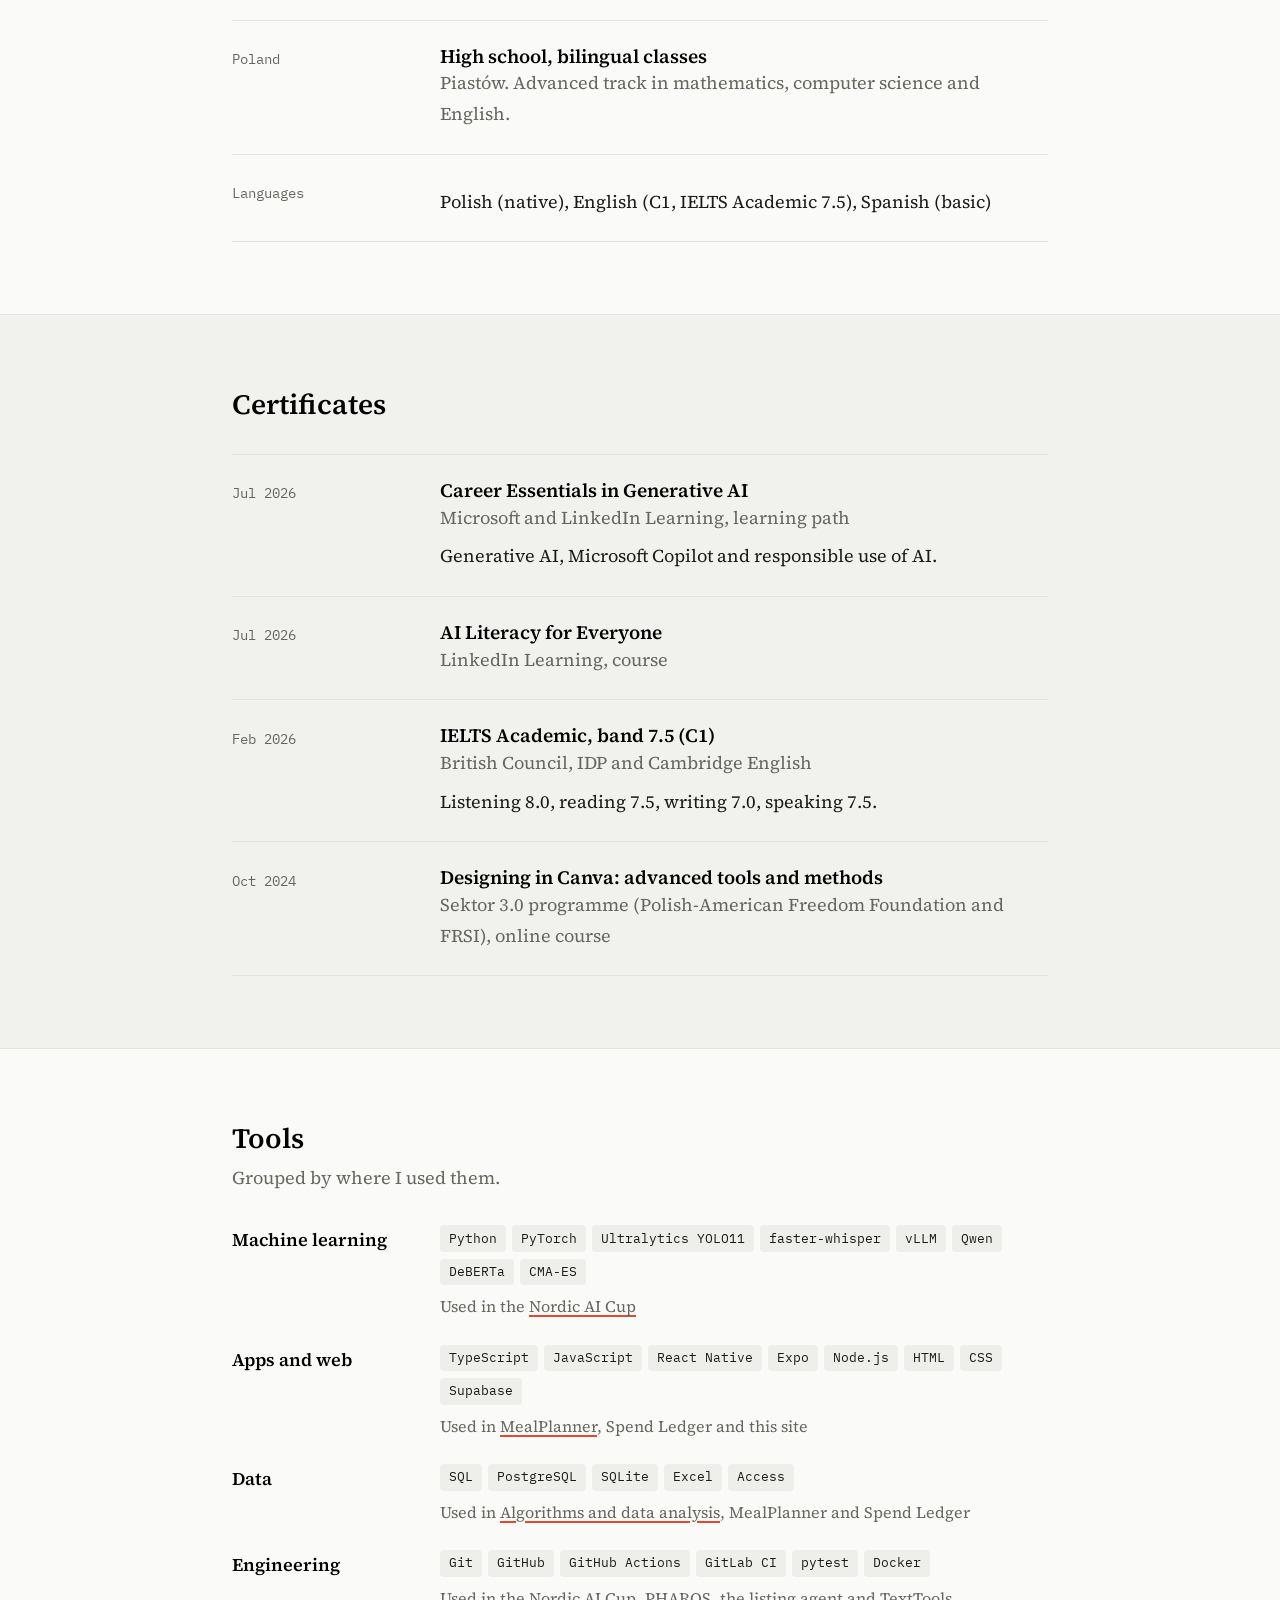
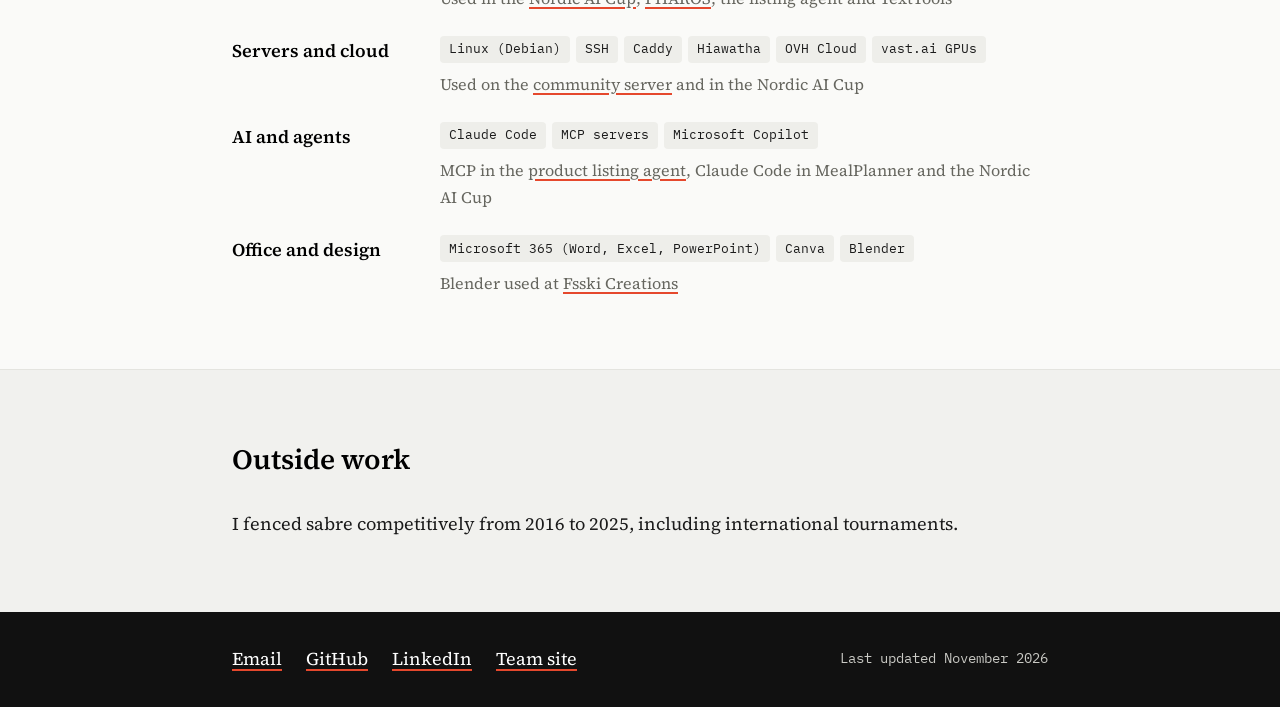
==== commit b2800bf0: "Add the HyperBloom win and PHAROS from EDTH Copenhagen Achievements now show HyperBloom October 2026" ====
--- a/index.html
+++ b/index.html
@@ -4,7 +4,7 @@
 <meta charset="utf-8">
 <meta name="viewport" content="width=device-width, initial-scale=1">
 <title>Franciszek Kossut</title>
-<meta name="description" content="B.Sc. student in Artificial Intelligence at the University of Southern Denmark. National winner of the Nordic AI Cup 2026 (Denmark) with team Elysa's Secret.">
+<meta name="description" content="B.Sc. student in Artificial Intelligence at the University of Southern Denmark. Winner of the HyperBloom October 2026 hackathon with Make-a-Ring, and national winner of the Nordic AI Cup 2026 (Denmark) with team Elysa's Secret.">
 <link rel="icon" href="/favicon.svg" type="image/svg+xml">
 <link rel="preload" href="/assets/fonts/serif-400-latin.woff2" as="font" type="font/woff2" crossorigin>
 <link rel="stylesheet" href="/assets/site.css">
@@ -47,21 +47,38 @@
     </div>
   </section>
 
-  <section class="band band-alt" aria-labelledby="achievement-title">
-    <div class="wrap">
-      <div class="highlight">
-        <p class="label mono">Achievement</p>
-        <h2 id="achievement-title">National winner of the Nordic AI Cup 2026, Denmark</h2>
-        <p>With team Elysa's Secret, four first-year students from SDU, I won the Danish round of the competition.</p>
-        <ul class="facts" aria-label="Key facts">
-          <li>1st in Denmark, 45.00 points</li>
-          <li>82 teams in the final evaluation</li>
-        </ul>
-        <p class="item-links">
-          <a href="#nordic-ai-cup">Read more in Projects</a>
-          <a href="https://elysasecret.com">Team site: Elysa's Secret</a>
-        </p>
-      </div>
+  <section class="band band-alt" aria-labelledby="achievements-title">
+    <div class="wrap">
+      <h2 class="visually-hidden" id="achievements-title">Achievements</h2>
+      <div class="achievements">
+        <div class="highlight">
+          <p class="label mono">1st place · October 2026</p>
+          <h3>Winner of HyperBloom October 2026</h3>
+          <p>A UI/UX and web design hackathon on Devpost. Make-a-Ring, my ring design studio, took first place out of every project submitted.</p>
+          <ul class="facts" aria-label="Key facts">
+            <li>1st of 239 projects</li>
+            <li>738 participants</li>
+          </ul>
+          <p class="item-links">
+            <a href="#make-a-ring">Read more in Projects</a>
+            <a href="https://devpost.com/software/make-a-ring">Devpost entry</a>
+          </p>
+        </div>
+        <div class="highlight">
+          <p class="label mono">1st in Denmark · September 2026</p>
+          <h3>National winner of the Nordic AI Cup 2026, Denmark</h3>
+          <p>With team Elysa's Secret, four students from SDU, I won the Danish round of the competition.</p>
+          <ul class="facts" aria-label="Key facts">
+            <li>1st in Denmark, 45.00 points</li>
+            <li>82 teams in the final evaluation</li>
+          </ul>
+          <p class="item-links">
+            <a href="#nordic-ai-cup">Read more in Projects</a>
+            <a href="https://elysasecret.com">Team site: Elysa's Secret</a>
+          </p>
+        </div>
+      </div>
+      <p class="also">Also competed at the <strong>European Defense Tech Hackathon, Copenhagen</strong> (November 2026, 100+ hackers), where we built <a href="#pharos">PHAROS</a>, a swarm brain for small patrol boats that guard undersea cables.</p>
     </div>
   </section>
 
@@ -73,7 +90,7 @@
           <button class="carousel-arrow" type="button" data-dir="-1" aria-label="Previous project" aria-controls="project-track">
             <svg viewBox="0 0 24 24" fill="none" stroke="currentColor" stroke-width="1.8" aria-hidden="true"><path d="M15 5l-7 7 7 7"/></svg>
           </button>
-          <span class="carousel-count mono" aria-hidden="true"><span class="carousel-current">1</span> / <span class="carousel-total">7</span></span>
+          <span class="carousel-count mono" aria-hidden="true"><span class="carousel-current">1</span> / <span class="carousel-total">8</span></span>
           <button class="carousel-arrow" type="button" data-dir="1" aria-label="Next project" aria-controls="project-track">
             <svg viewBox="0 0 24 24" fill="none" stroke="currentColor" stroke-width="1.8" aria-hidden="true"><path d="M9 5l7 7-7 7"/></svg>
           </button>
@@ -119,7 +136,7 @@
       <article class="panel slide" id="make-a-ring" data-title="Make-a-Ring">
         <div class="panel-head">
           <h3>Make-a-Ring: a ring design studio</h3>
-          <span class="mono">My idea · team of 2 · 2026</span>
+          <span class="mono">1st place, HyperBloom · team of 2 · 2026</span>
         </div>
         <p>A ring designer in the browser for people who are not jewellers: scroll patterns around a live 3D ring, draw your own tile and watch it wrap the band, try the ring on a hand at your real size, and download a print-ready STL or OBJ file.</p>
         <ul class="challenges">
@@ -132,7 +149,7 @@
             <p>Grid, dimension lines and a title block for every ring, with written rules for type, colour, controls, motion and sound.</p>
           </li>
         </ul>
-        <p class="my-part"><strong>My part.</strong> The idea and the first working version were mine, built on my own. I then led the design and interaction: the studio layout, the pattern editor, saved designs, the size step, motion, sound and the brand rules. Javier built the background rendering, the 3D try-on hand and the phone layout.</p>
+        <p class="my-part"><strong>My part.</strong> The idea and the first working version were mine, built on my own. I then led the design and interaction: the studio layout, the pattern editor, saved designs, the size step, motion, sound and the brand rules. Javier built the background rendering, the 3D try-on hand and the phone layout. It won first place at HyperBloom October 2026, out of 239 projects.</p>
         <ul class="tags"><li>JavaScript</li><li>Preact</li><li>three.js</li><li>Web Audio</li></ul>
         <p class="slide-actions">
           <a class="button" href="/make-a-ring/">Read the write-up <span aria-hidden="true">→</span></a>
@@ -141,6 +158,30 @@
         </p>
       </article>
 
+      <article class="panel slide" id="pharos" data-title="PHAROS">
+        <div class="panel-head">
+          <h3>PHAROS: a swarm of patrol boats</h3>
+          <span class="mono">EDTH Copenhagen · team of 4 · 2026</span>
+        </div>
+        <p>Built in one weekend at the European Defense Tech Hackathon for challenge 07, swarm coordination: five small uncrewed boats guard the undersea cables in the Great Belt with no boat in charge. They share out the work by auction, take over when a boat runs low or goes silent, and wait for the one operator on shore before doing anything beyond watching.</p>
+        <ul class="challenges">
+          <li>
+            <div class="challenge-head"><strong>Measured against the truth</strong><span class="mono">30 paired seeds</span></div>
+            <p>An evaluator that sees what really happened scores every run. With repair on, less cable was left unwatched in all 30 seeded runs, and no boat went below its battery reserve.</p>
+          </li>
+          <li>
+            <div class="challenge-head"><strong>The real Great Belt</strong><span class="mono">open data</span></div>
+            <p>The real coastline, cables, shipping lane and seabed depth, a satellite image for the map and a day of real ship traffic.</p>
+          </li>
+        </ul>
+        <p class="my-part"><strong>My part.</strong> I built the evaluation: the metrics, the warm-up runner and the paired scorecard that compares three modes on identical inputs. I also made the map data (coastline, Sentinel-2 image, depth contours) and wrote the pitch script and the slides.</p>
+        <ul class="tags"><li>Python</li><li>pytest</li><li>uv</li><li>Sentinel-2</li><li>EMODnet bathymetry</li></ul>
+        <p class="slide-actions">
+          <a class="button" href="/pharos/">Read the write-up <span aria-hidden="true">→</span></a>
+          <a href="https://github.com/elysassecret/EDTH_07">Code on GitHub</a>
+        </p>
+      </article>
+
       <article class="panel slide" id="listing-agent" data-title="Listing agent">
         <div class="panel-head">
           <h3>Product listing agent (MCP)</h3>
@@ -344,7 +385,7 @@
         <dt>Engineering</dt>
         <dd>
           <ul class="tags"><li>Git</li><li>GitHub</li><li>GitHub Actions</li><li>GitLab CI</li><li>pytest</li><li>Docker</li></ul>
-          <p class="used">Used in the <a href="#nordic-ai-cup">Nordic AI Cup</a>, the listing agent and TextTools</p>
+          <p class="used">Used in the <a href="#nordic-ai-cup">Nordic AI Cup</a>, <a href="#pharos">PHAROS</a>, the listing agent and TextTools</p>
         </dd>
         <dt>Servers and cloud</dt>
         <dd>
@@ -384,7 +425,7 @@
       <a href="https://www.linkedin.com/in/franciszek-kossut-1967633a8/">LinkedIn</a>
       <a href="https://elysasecret.com">Team site</a>
     </p>
-    <p class="mono">Last updated October 2026</p>
+    <p class="mono">Last updated November 2026</p>
   </div>
 </footer>
 
--- a/assets/site.css
+++ b/assets/site.css
@@ -145,16 +145,24 @@
 .intro .lead { margin-top: 1.1rem; font-size: 1.1875rem; }
 .links { display: flex; flex-wrap: wrap; gap: 0.4rem 1.5rem; margin-top: 1.25rem; }
 
-/* Achievement */
+/* Achievements: two equal cards side by side, stacked on narrow screens */
+.visually-hidden { position: absolute; width: 1px; height: 1px; overflow: hidden; clip: rect(0 0 0 0); white-space: nowrap; }
+.achievements { display: grid; gap: 1.25rem; }
+@media (min-width: 56rem) { .achievements { grid-template-columns: 1fr 1fr; } }
 .highlight {
   background: var(--hl-bg);
   border: 1px solid var(--hl-border);
   border-radius: 6px;
   padding: 2rem 2.25rem;
+  display: flex;
+  flex-direction: column;
 }
 .highlight .label { color: var(--hl-muted); }
-.highlight h2 { font-size: 1.75rem; margin-top: 0.35rem; }
-.highlight h2 + p, .highlight p + p { margin-top: 0.85rem; }
+.highlight h2, .highlight h3 { font-size: 1.5rem; margin-top: 0.35rem; }
+.highlight h2 + p, .highlight h3 + p, .highlight p + p { margin-top: 0.85rem; }
+/* links pinned to the bottom, so the two cards' links line up */
+.highlight .item-links { margin-top: auto; padding-top: 1.25rem; }
+.also { margin-top: 1.5rem; color: var(--muted); }
 .facts { display: flex; flex-wrap: wrap; gap: 0.5rem; margin-top: 1.25rem; list-style: none; padding: 0; }
 .facts li { font-family: var(--mono); font-size: 0.875rem; padding: 0.2rem 0.6rem; border: 1px solid var(--hl-border); border-radius: 4px; }
 .next { color: var(--hl-muted); margin-top: 1.25rem; }
@@ -289,6 +297,7 @@
 .prose strong { color: var(--heading); font-weight: 600; }
 .shot { margin: 1.5rem 0 0; }
 .shot img { display: block; width: 100%; max-width: 300px; height: auto; border: 1px solid var(--panel-border); border-radius: 6px; }
+.shot.wide img { max-width: 100%; }
 .shot figcaption { margin-top: 0.5rem; color: var(--muted); font-size: 0.9375rem; }
 .lesson { margin-top: 1.25rem; padding: 1.25rem 1.5rem; background: var(--hl-bg); border: 1px solid var(--hl-border); border-radius: 6px; }
 .lesson p:first-child { margin-top: 0; }
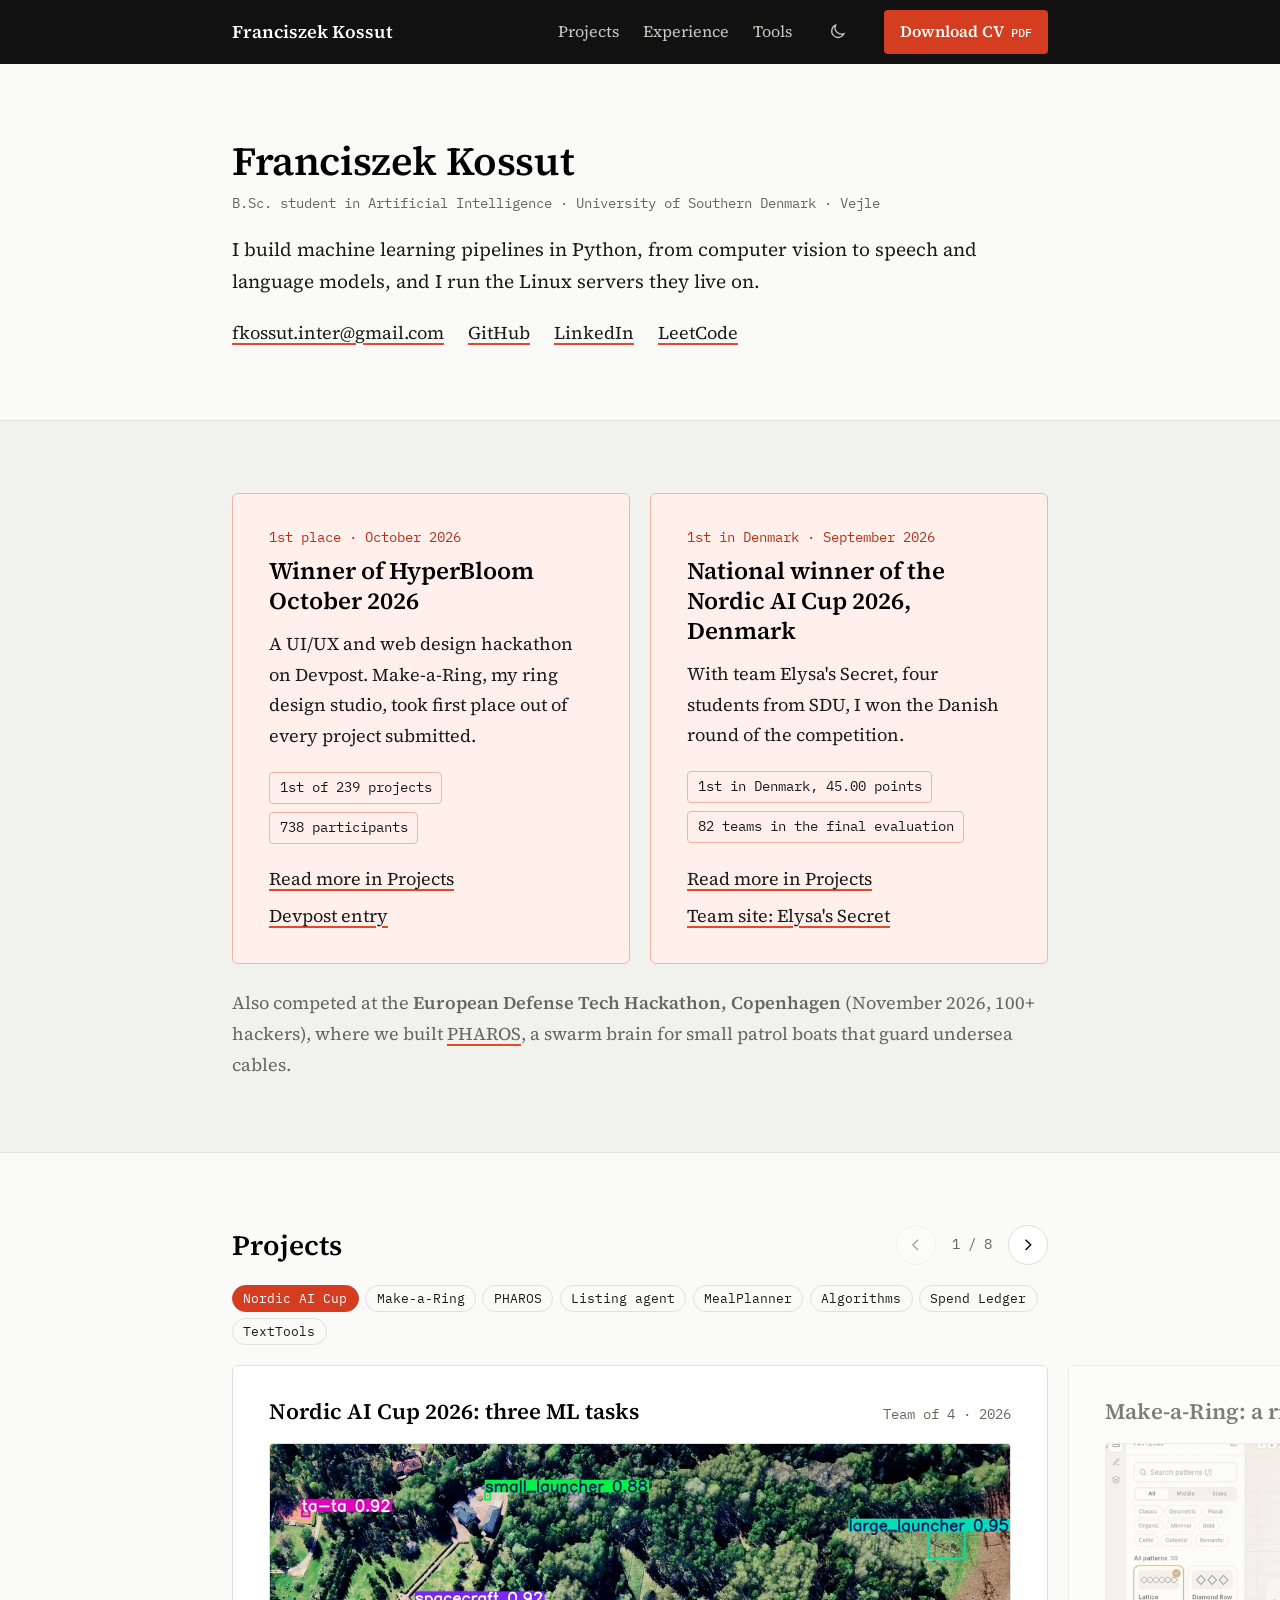
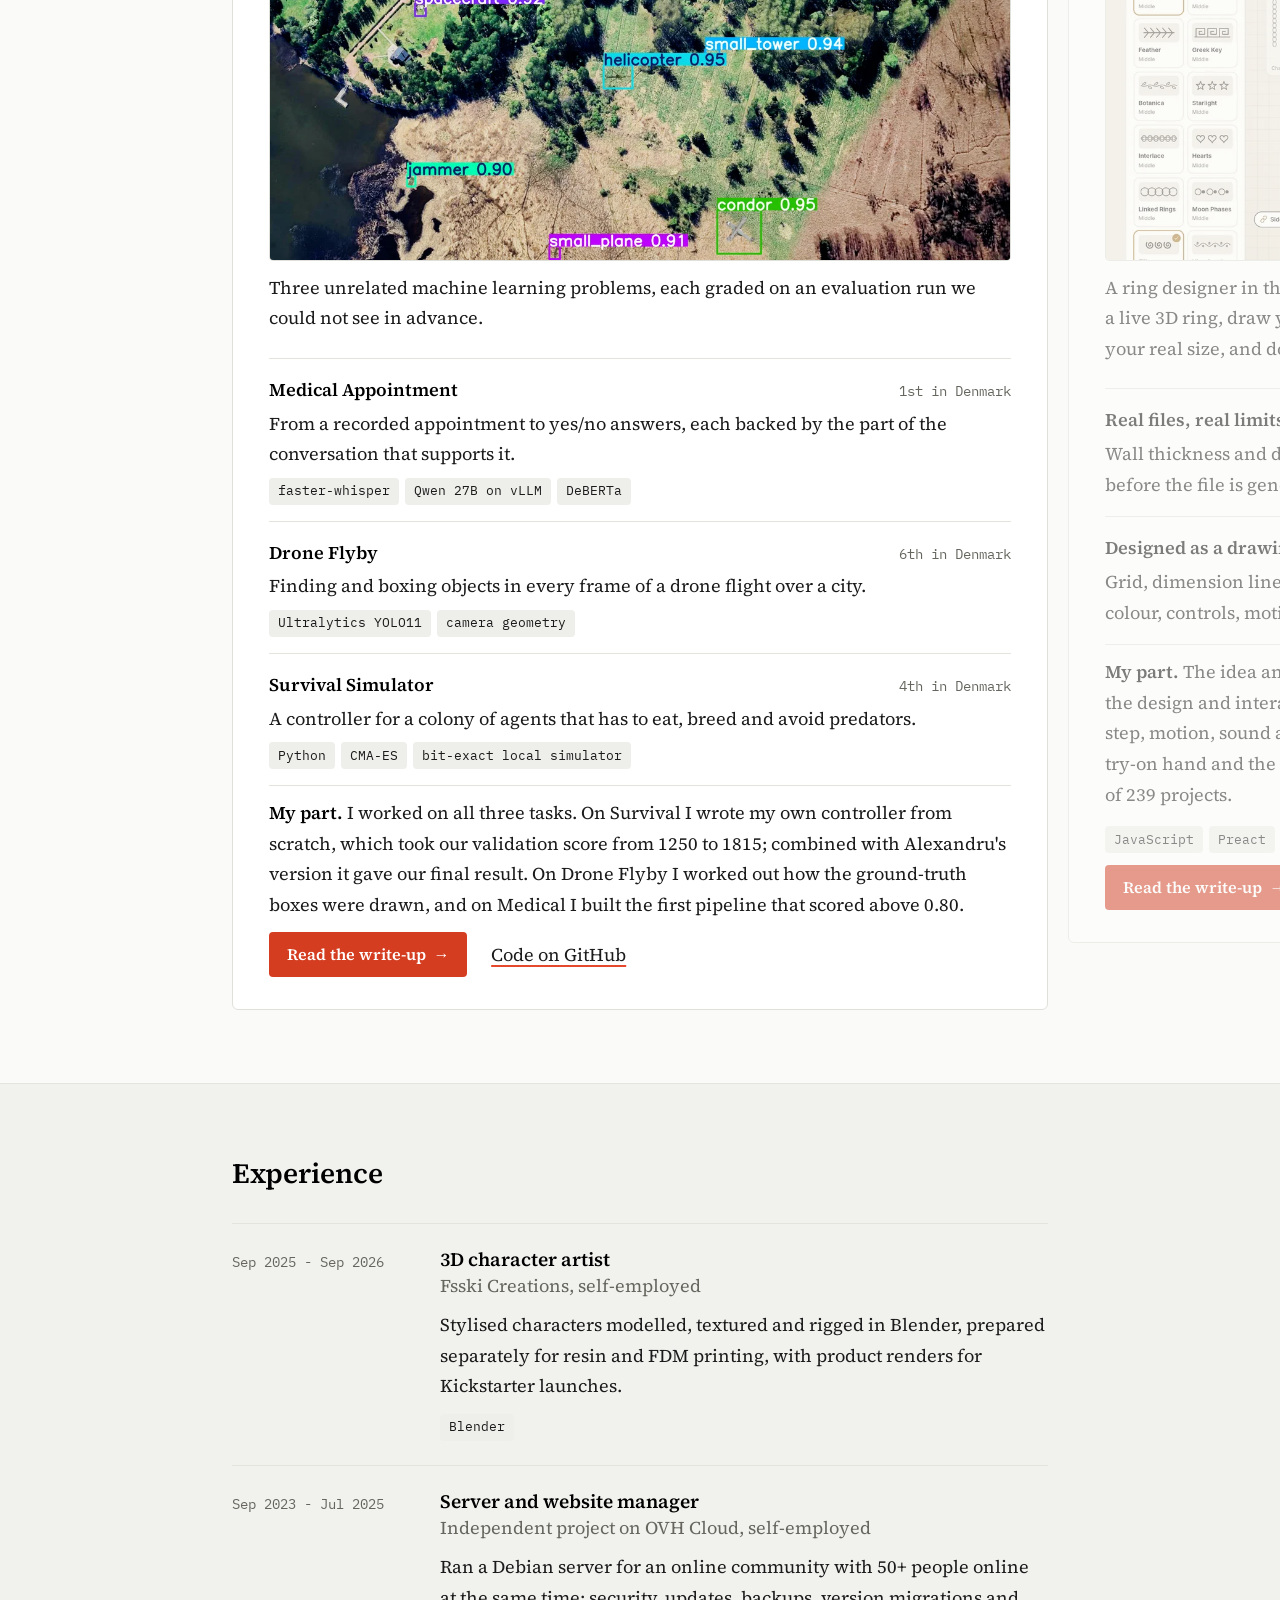
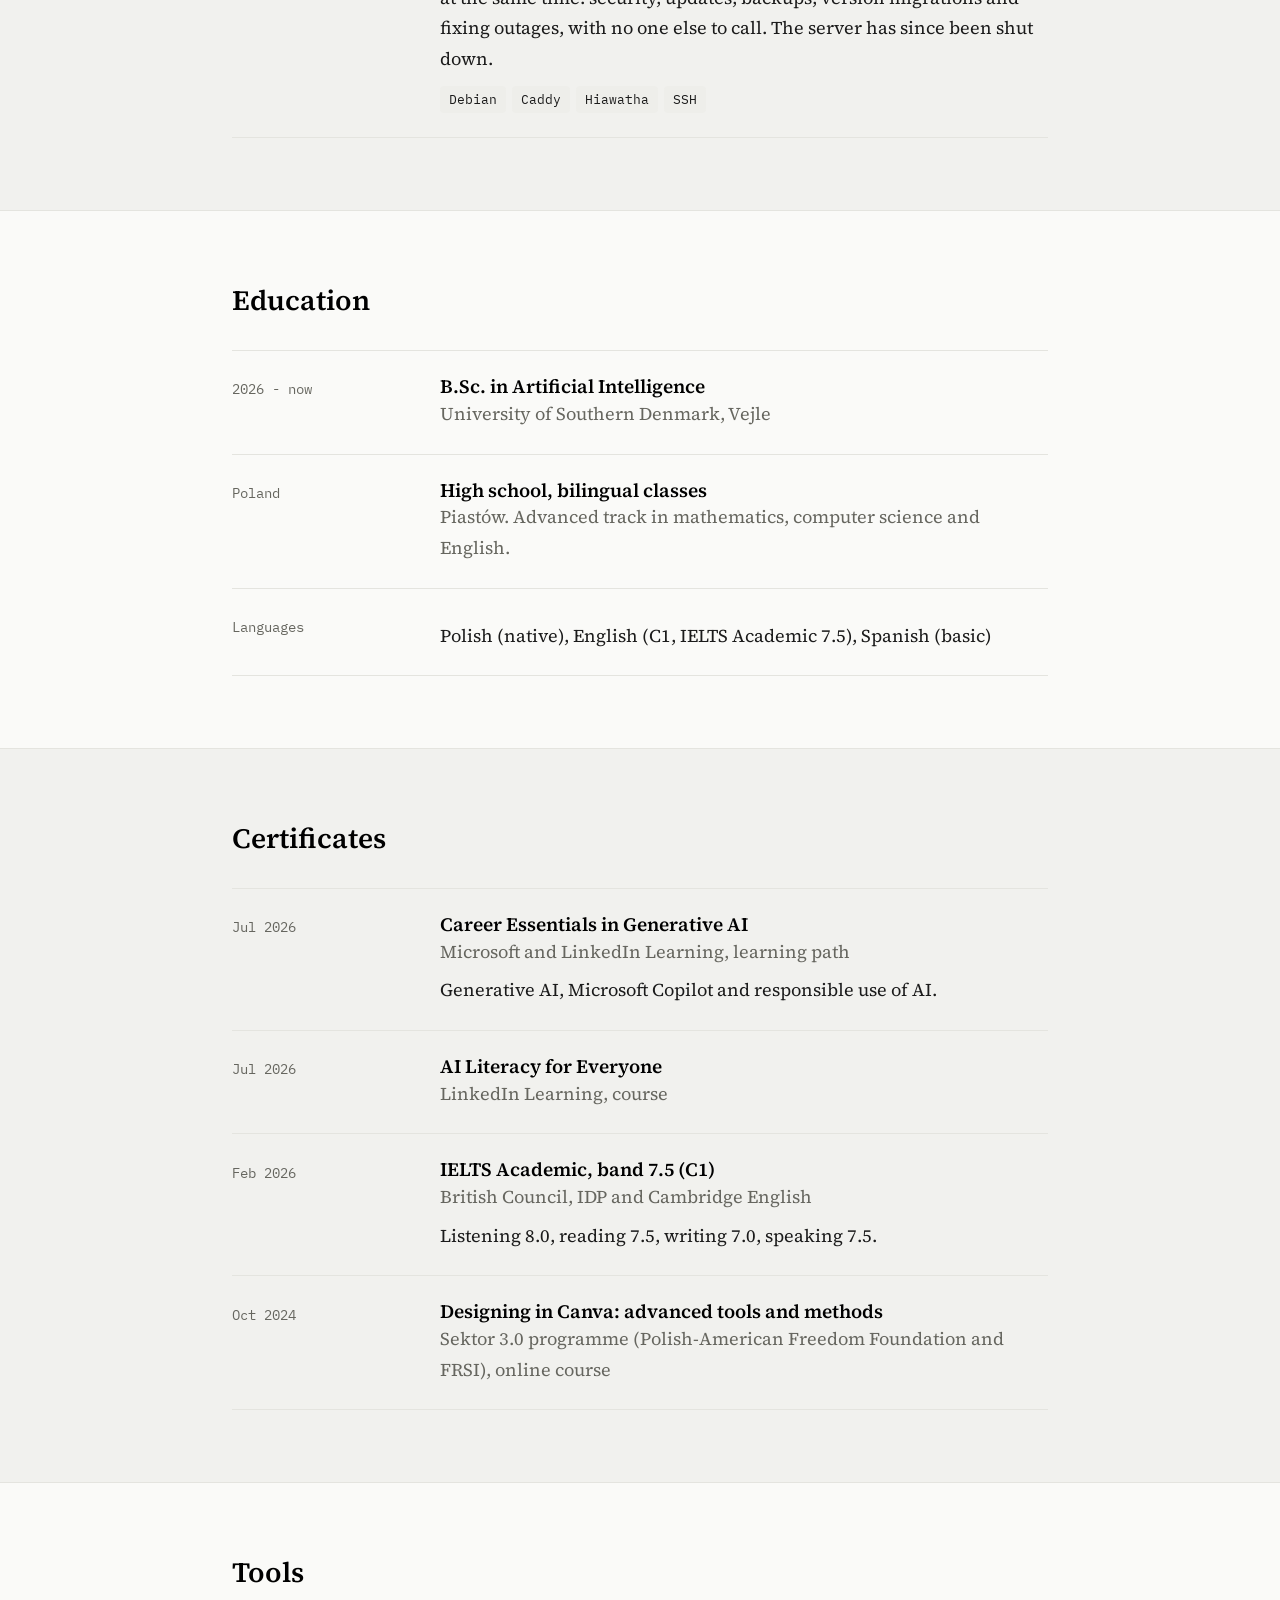
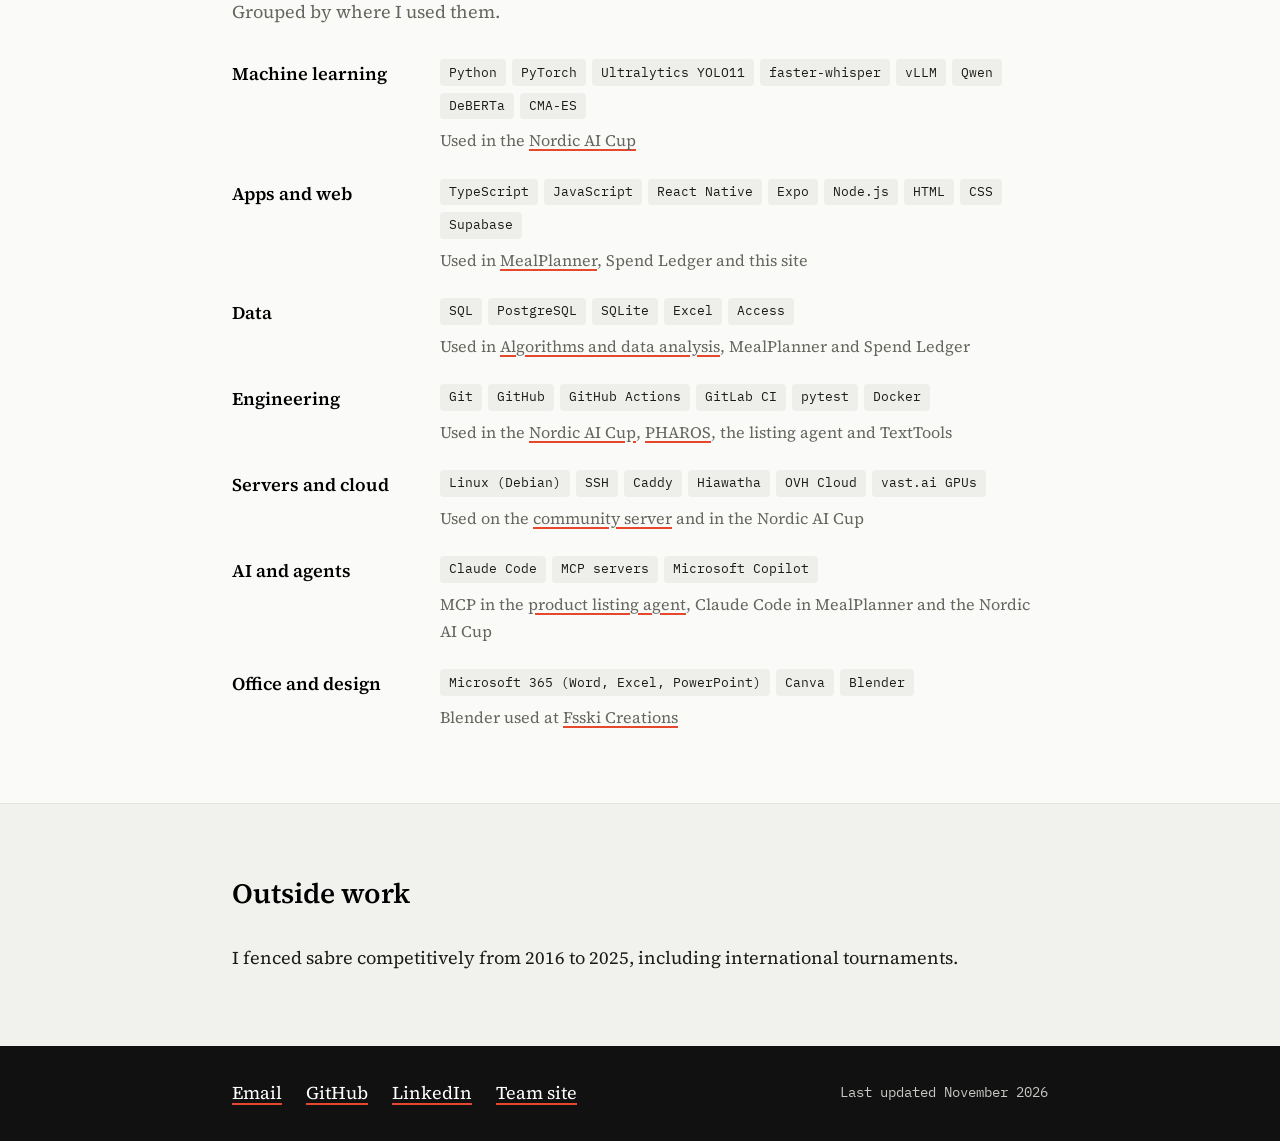
==== commit 751afc0e: "Add one picture to each project slide Real screenshots and outputs: our YOLO11 detections on a Helsi" ====
--- a/index.html
+++ b/index.html
@@ -108,6 +108,7 @@
           <h3>Nordic AI Cup 2026: three ML tasks</h3>
           <span class="mono">Team of 4 · 2026</span>
         </div>
+        <figure class="slide-shot"><img src="/img/nordic-drone.webp" width="1200" height="675" alt="A real Helsinki drone frame with our YOLO11 model's detections drawn on: helicopter, condor, jammer, launchers and other objects, each with its confidence." loading="lazy"></figure>
         <p>Three unrelated machine learning problems, each graded on an evaluation run we could not see in advance.</p>
         <ul class="challenges">
           <li>
@@ -138,6 +139,7 @@
           <h3>Make-a-Ring: a ring design studio</h3>
           <span class="mono">1st place, HyperBloom · team of 2 · 2026</span>
         </div>
+        <figure class="slide-shot"><img src="/img/makearing-studio.webp" width="1200" height="675" alt="The Make-a-Ring studio: a 3D ring in the middle surrounded by pattern cards, with the pattern library and size settings at the sides." loading="lazy"></figure>
         <p>A ring designer in the browser for people who are not jewellers: scroll patterns around a live 3D ring, draw your own tile and watch it wrap the band, try the ring on a hand at your real size, and download a print-ready STL or OBJ file.</p>
         <ul class="challenges">
           <li>
@@ -163,6 +165,7 @@
           <h3>PHAROS: a swarm of patrol boats</h3>
           <span class="mono">EDTH Copenhagen · team of 4 · 2026</span>
         </div>
+        <figure class="slide-shot"><img src="/img/pharos-console.webp" width="1200" height="675" alt="The PHAROS console: five boats over the Great Belt cables, the fleet on the left, alerts on the right and an event timeline below." loading="lazy"></figure>
         <p>Built in one weekend at the European Defense Tech Hackathon for challenge 07, swarm coordination: five small uncrewed boats guard the undersea cables in the Great Belt with no boat in charge. They share out the work by auction, take over when a boat runs low or goes silent, and wait for the one operator on shore before doing anything beyond watching.</p>
         <ul class="challenges">
           <li>
@@ -187,6 +190,7 @@
           <h3>Product listing agent (MCP)</h3>
           <span class="mono">Solo · 2026</span>
         </div>
+        <figure class="slide-shot"><img src="/img/listing-agent.webp" width="1200" height="675" alt="Checker output: the saved teether listing passes 12 of 12 rules; with “100% safe” and “the best” added it fails the banned claims rule, 11 of 12." loading="lazy"></figure>
         <p>An AI agent for an online shop. My MCP server gives Claude six tools over a product catalogue: products, four weeks of sales with the trend and weeks of stock left, the brand voice guide, a draft checker, and saving. The agent writes product listings, checks them, fixes what failed and only then saves.</p>
         <ul class="challenges">
           <li>
@@ -209,6 +213,7 @@
           <h3>MealPlanner</h3>
           <span class="mono">Solo · 2026</span>
         </div>
+        <figure class="slide-shot"><img src="/img/mealplanner-card.webp" width="1200" height="675" alt="MealPlanner home screen on a phone: calories eaten today, the week, and meal slots for breakfast, lunch and dinner." loading="lazy"></figure>
         <p>An Android app I use to plan my meals: calorie tracking, a fridge list that recipes are matched against, voice input, and a shopping list for whatever is missing. 10 screens, 150 built-in recipes, and a scraper that collected 1,829 more.</p>
         <ul class="tags"><li>TypeScript</li><li>React Native</li><li>Expo</li><li>SQLite</li><li>Node.js</li></ul>
         <p class="slide-actions">
@@ -222,6 +227,7 @@
           <h3>Algorithms and data analysis</h3>
           <span class="mono">Solo · 2025-2026</span>
         </div>
+        <figure class="slide-shot"><img src="/img/algorithms.webp" width="1200" height="675" alt="Pascal's triangle written by hand in Python, next to its output: odd entries marked 1 form a Sierpinski triangle." loading="lazy"></figure>
         <p>A set of more than 75 algorithmic and data problems, solved in Python, Excel and Access. The core algorithms are written by hand, without library shortcuts.</p>
         <ul class="challenges">
           <li>
@@ -254,6 +260,7 @@
           <h3>TextTools</h3>
           <span class="mono">Group of 4 · SDU · in progress</span>
         </div>
+        <figure class="slide-shot"><img src="/img/texttools.webp" width="1200" height="675" alt="The tokenizer from TextTools, written without split(), next to its test run: 33 passed." loading="lazy"></figure>
         <p>A Python text-processing library built as a university group project, with tests that gate each milestone in CI. I own the tokenizer and was the integrator for the first milestone.</p>
         <ul class="tags"><li>Python</li><li>pytest</li><li>GitLab CI</li></ul>
       </article>
--- a/assets/site.css
+++ b/assets/site.css
@@ -179,6 +179,12 @@
 .panel-head h3 { font-size: 1.375rem; }
 .panel-head .mono { color: var(--muted); white-space: nowrap; }
 .panel > p { margin-top: 0.75rem; }
+/* one picture per project, all 16:9 so the slides line up */
+.slide-shot { margin: 1rem 0 0; }
+.slide-shot img {
+  display: block; width: 100%; height: auto; aspect-ratio: 16 / 9; object-fit: cover;
+  border: 1px solid var(--panel-border); border-radius: 4px; background: #0b0d10;
+}
 .tags { display: flex; flex-wrap: wrap; gap: 0.4rem; margin-top: 1rem; list-style: none; padding: 0; }
 .tags li { font-family: var(--mono); font-size: 0.8125rem; padding: 0.15rem 0.55rem; background: var(--tag-bg); border-radius: 4px; }
 .item-links { display: flex; flex-wrap: wrap; gap: 0.4rem 1.5rem; margin-top: 1.25rem; }
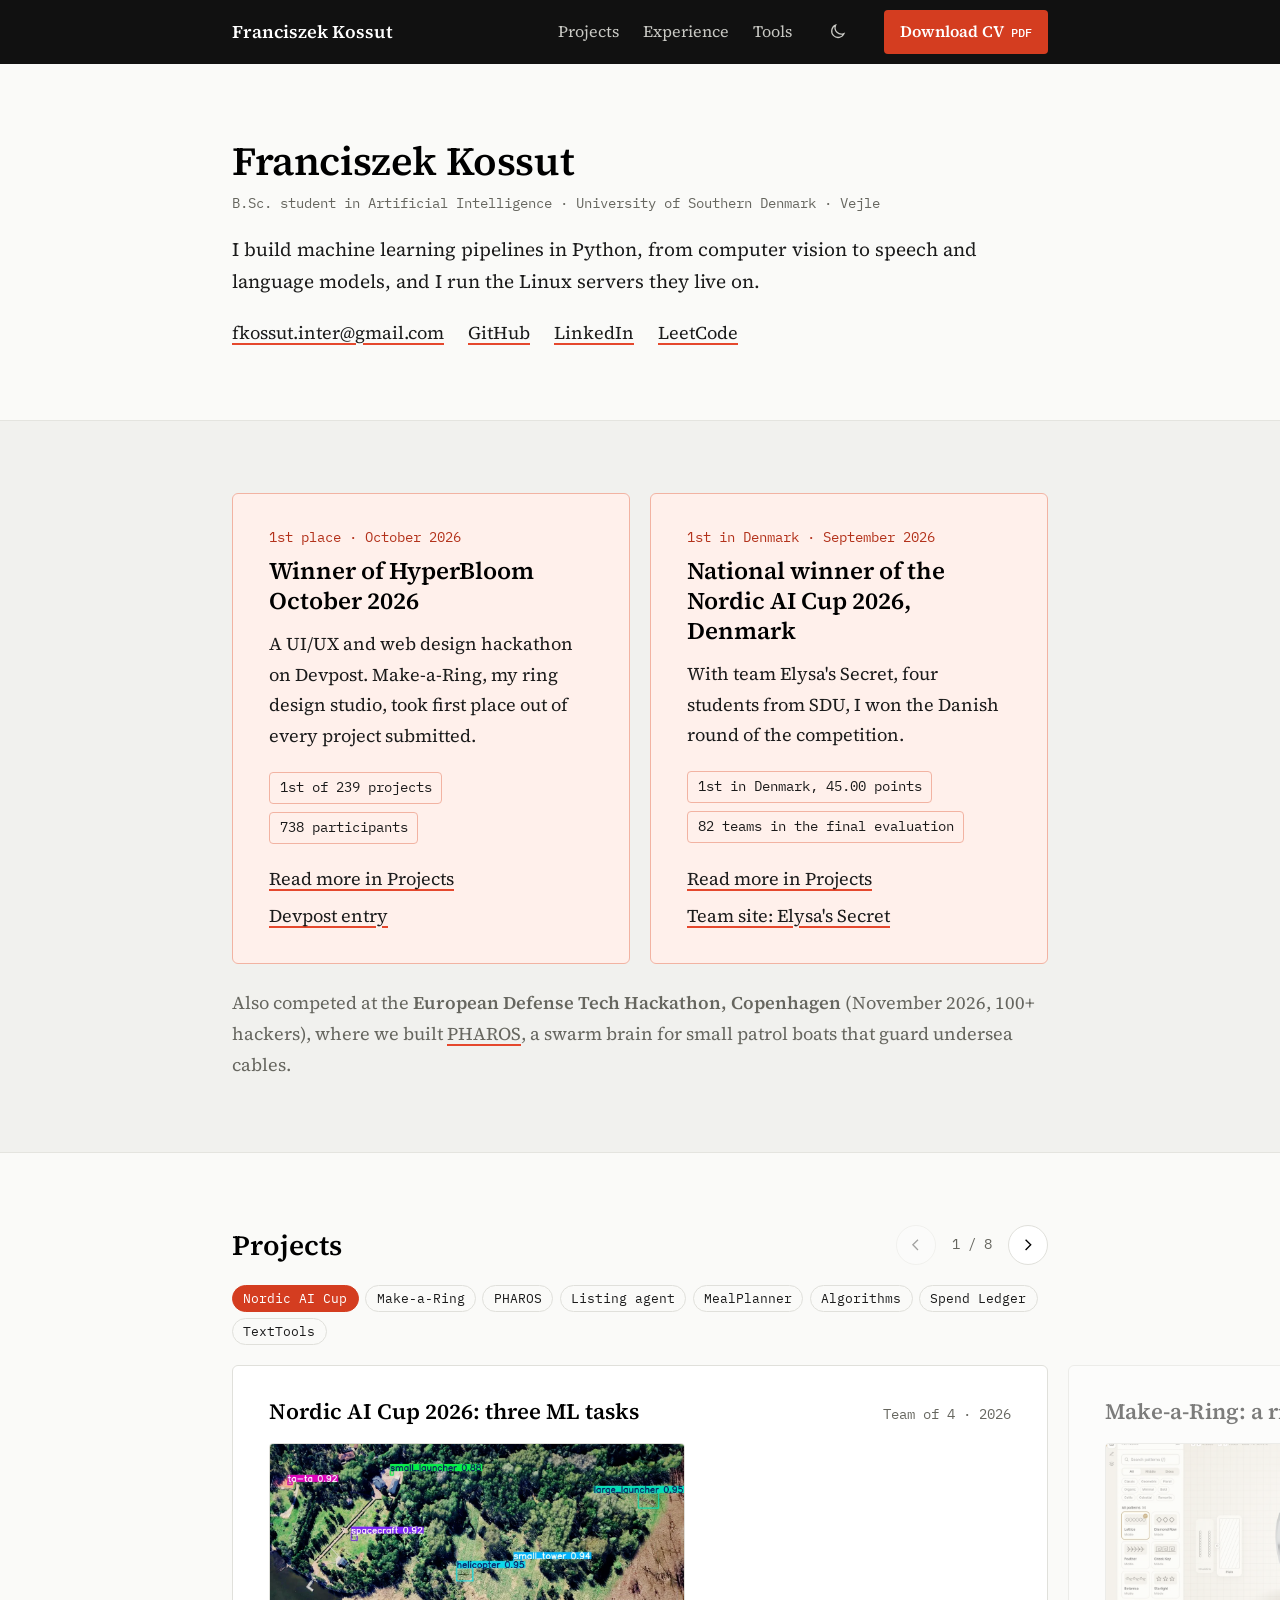
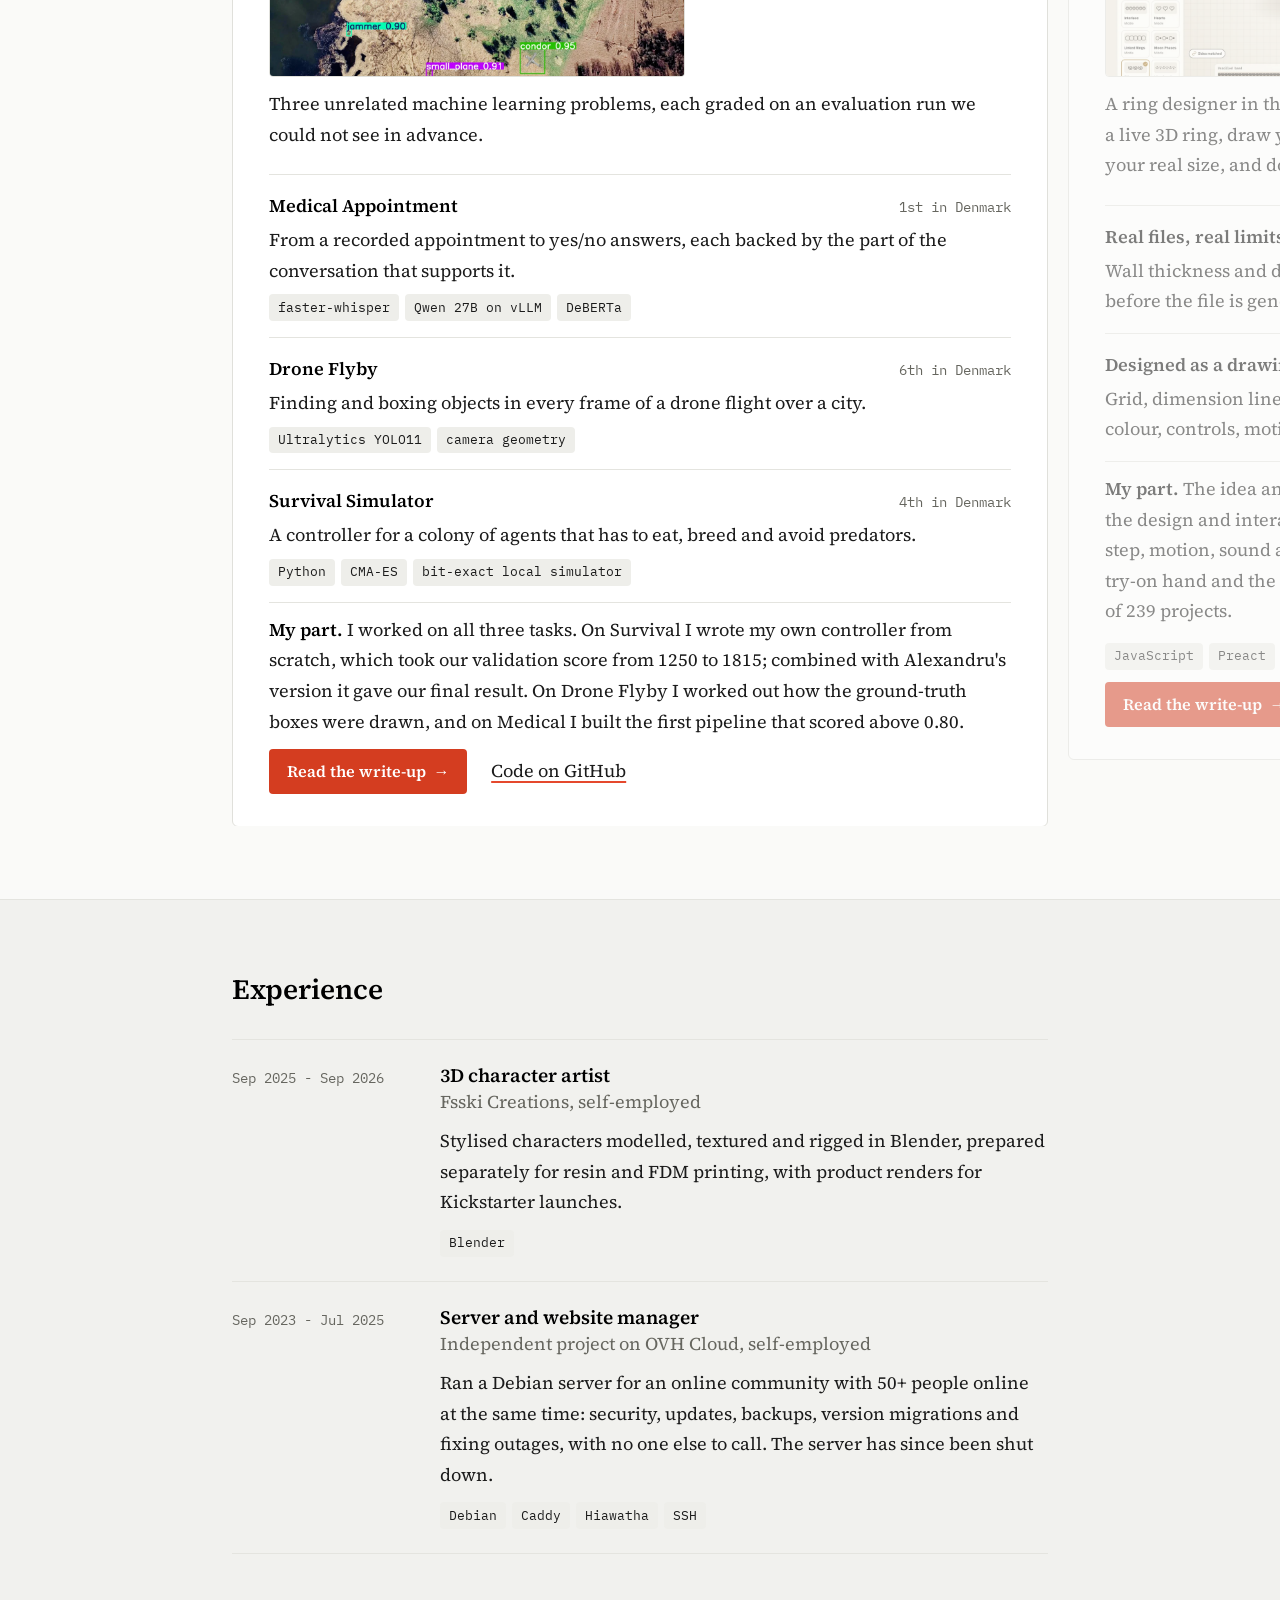
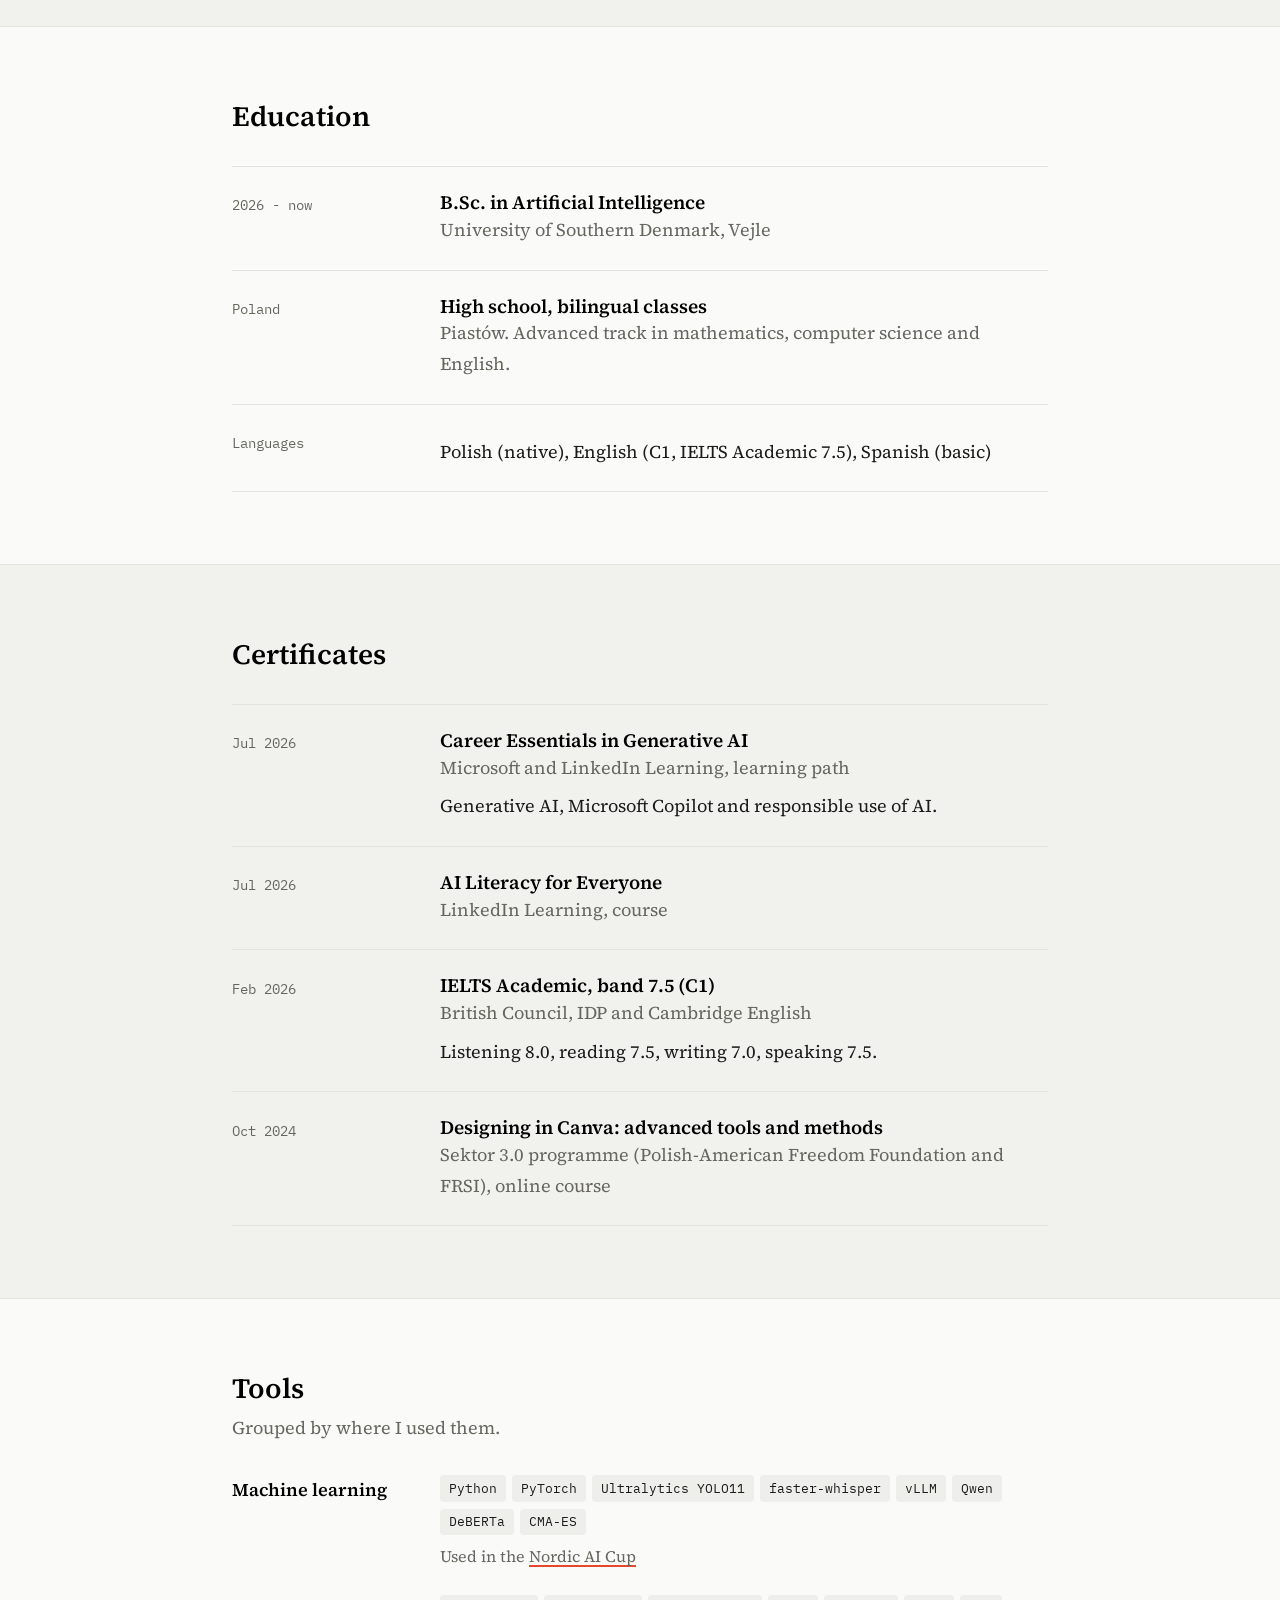
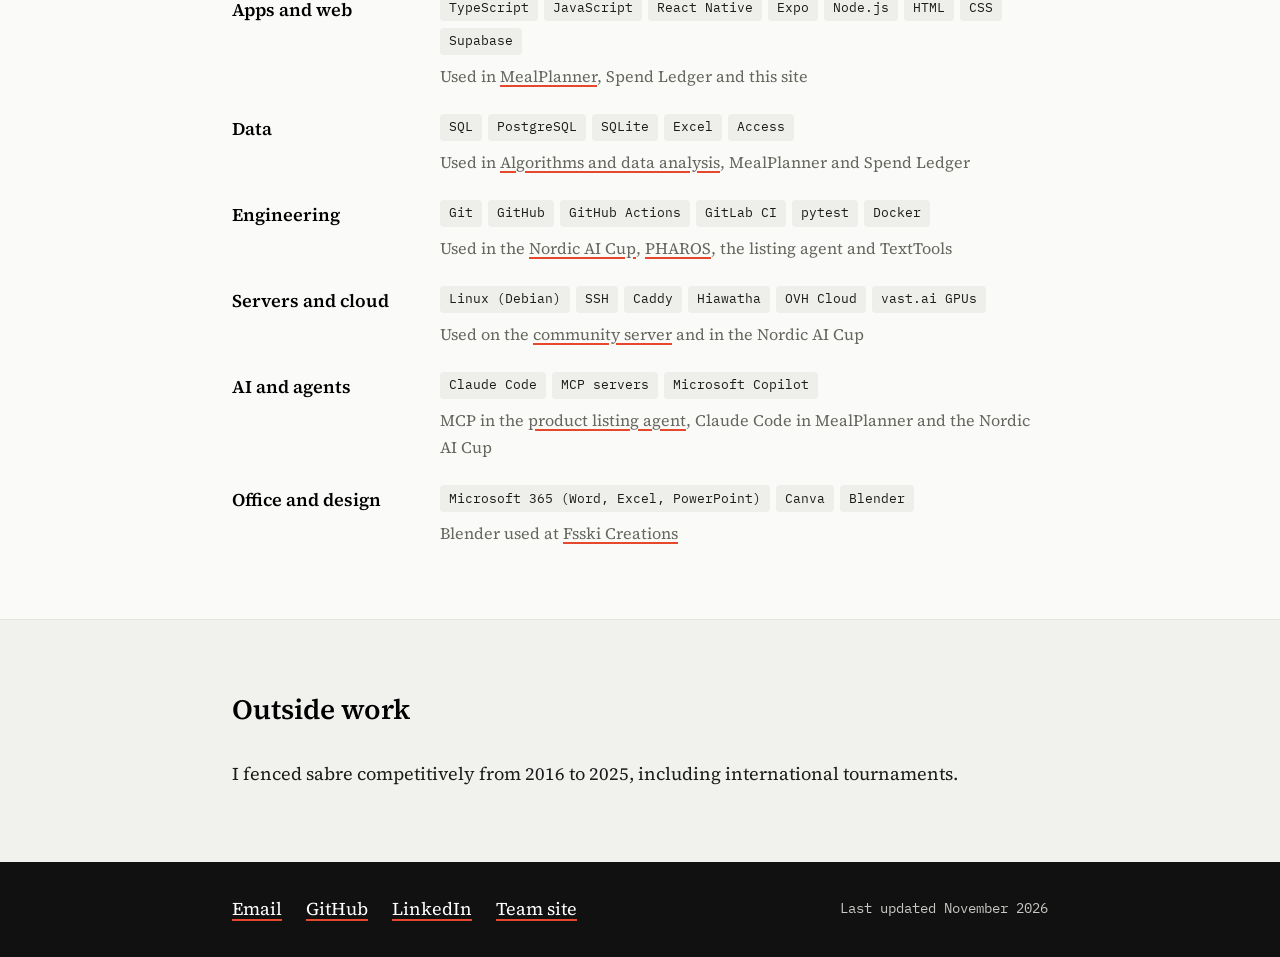
==== commit 7256875a: "Make the project pictures smaller and safe from a cached stylesheet Write-up pictures at most 18rem," ====
--- a/index.html
+++ b/index.html
@@ -7,7 +7,7 @@
 <meta name="description" content="B.Sc. student in Artificial Intelligence at the University of Southern Denmark. Winner of the HyperBloom October 2026 hackathon with Make-a-Ring, and national winner of the Nordic AI Cup 2026 (Denmark) with team Elysa's Secret.">
 <link rel="icon" href="/favicon.svg" type="image/svg+xml">
 <link rel="preload" href="/assets/fonts/serif-400-latin.woff2" as="font" type="font/woff2" crossorigin>
-<link rel="stylesheet" href="/assets/site.css">
+<link rel="stylesheet" href="/assets/site.css?v=20261110">
 <script>try{var t=localStorage.getItem("theme");if(t)document.documentElement.dataset.theme=t}catch(e){}</script>
 </head>
 <body>
@@ -108,7 +108,7 @@
           <h3>Nordic AI Cup 2026: three ML tasks</h3>
           <span class="mono">Team of 4 · 2026</span>
         </div>
-        <figure class="slide-shot"><img src="/img/nordic-drone.webp" width="1200" height="675" alt="A real Helsinki drone frame with our YOLO11 model's detections drawn on: helicopter, condor, jammer, launchers and other objects, each with its confidence." loading="lazy"></figure>
+        <figure class="slide-shot"><img src="/img/nordic-drone.webp" width="416" height="234" alt="A real Helsinki drone frame with our YOLO11 model's detections drawn on: helicopter, condor, jammer, launchers and other objects, each with its confidence." loading="lazy"></figure>
         <p>Three unrelated machine learning problems, each graded on an evaluation run we could not see in advance.</p>
         <ul class="challenges">
           <li>
@@ -139,7 +139,7 @@
           <h3>Make-a-Ring: a ring design studio</h3>
           <span class="mono">1st place, HyperBloom · team of 2 · 2026</span>
         </div>
-        <figure class="slide-shot"><img src="/img/makearing-studio.webp" width="1200" height="675" alt="The Make-a-Ring studio: a 3D ring in the middle surrounded by pattern cards, with the pattern library and size settings at the sides." loading="lazy"></figure>
+        <figure class="slide-shot"><img src="/img/makearing-studio.webp" width="416" height="234" alt="The Make-a-Ring studio: a 3D ring in the middle surrounded by pattern cards, with the pattern library and size settings at the sides." loading="lazy"></figure>
         <p>A ring designer in the browser for people who are not jewellers: scroll patterns around a live 3D ring, draw your own tile and watch it wrap the band, try the ring on a hand at your real size, and download a print-ready STL or OBJ file.</p>
         <ul class="challenges">
           <li>
@@ -165,7 +165,7 @@
           <h3>PHAROS: a swarm of patrol boats</h3>
           <span class="mono">EDTH Copenhagen · team of 4 · 2026</span>
         </div>
-        <figure class="slide-shot"><img src="/img/pharos-console.webp" width="1200" height="675" alt="The PHAROS console: five boats over the Great Belt cables, the fleet on the left, alerts on the right and an event timeline below." loading="lazy"></figure>
+        <figure class="slide-shot"><img src="/img/pharos-console.webp" width="416" height="234" alt="The PHAROS console: five boats over the Great Belt cables, the fleet on the left, alerts on the right and an event timeline below." loading="lazy"></figure>
         <p>Built in one weekend at the European Defense Tech Hackathon for challenge 07, swarm coordination: five small uncrewed boats guard the undersea cables in the Great Belt with no boat in charge. They share out the work by auction, take over when a boat runs low or goes silent, and wait for the one operator on shore before doing anything beyond watching.</p>
         <ul class="challenges">
           <li>
@@ -190,7 +190,7 @@
           <h3>Product listing agent (MCP)</h3>
           <span class="mono">Solo · 2026</span>
         </div>
-        <figure class="slide-shot"><img src="/img/listing-agent.webp" width="1200" height="675" alt="Checker output: the saved teether listing passes 12 of 12 rules; with “100% safe” and “the best” added it fails the banned claims rule, 11 of 12." loading="lazy"></figure>
+        <figure class="slide-shot"><img src="/img/listing-agent.webp" width="416" height="234" alt="Checker output: the saved teether listing passes 12 of 12 rules; with “100% safe” and “the best” added it fails the banned claims rule, 11 of 12." loading="lazy"></figure>
         <p>An AI agent for an online shop. My MCP server gives Claude six tools over a product catalogue: products, four weeks of sales with the trend and weeks of stock left, the brand voice guide, a draft checker, and saving. The agent writes product listings, checks them, fixes what failed and only then saves.</p>
         <ul class="challenges">
           <li>
@@ -213,7 +213,7 @@
           <h3>MealPlanner</h3>
           <span class="mono">Solo · 2026</span>
         </div>
-        <figure class="slide-shot"><img src="/img/mealplanner-card.webp" width="1200" height="675" alt="MealPlanner home screen on a phone: calories eaten today, the week, and meal slots for breakfast, lunch and dinner." loading="lazy"></figure>
+        <figure class="slide-shot"><img src="/img/mealplanner-card.webp" width="416" height="234" alt="MealPlanner home screen on a phone: calories eaten today, the week, and meal slots for breakfast, lunch and dinner." loading="lazy"></figure>
         <p>An Android app I use to plan my meals: calorie tracking, a fridge list that recipes are matched against, voice input, and a shopping list for whatever is missing. 10 screens, 150 built-in recipes, and a scraper that collected 1,829 more.</p>
         <ul class="tags"><li>TypeScript</li><li>React Native</li><li>Expo</li><li>SQLite</li><li>Node.js</li></ul>
         <p class="slide-actions">
@@ -227,7 +227,7 @@
           <h3>Algorithms and data analysis</h3>
           <span class="mono">Solo · 2025-2026</span>
         </div>
-        <figure class="slide-shot"><img src="/img/algorithms.webp" width="1200" height="675" alt="Pascal's triangle written by hand in Python, next to its output: odd entries marked 1 form a Sierpinski triangle." loading="lazy"></figure>
+        <figure class="slide-shot"><img src="/img/algorithms.webp" width="416" height="234" alt="Pascal's triangle written by hand in Python, next to its output: odd entries marked 1 form a Sierpinski triangle." loading="lazy"></figure>
         <p>A set of more than 75 algorithmic and data problems, solved in Python, Excel and Access. The core algorithms are written by hand, without library shortcuts.</p>
         <ul class="challenges">
           <li>
@@ -260,7 +260,7 @@
           <h3>TextTools</h3>
           <span class="mono">Group of 4 · SDU · in progress</span>
         </div>
-        <figure class="slide-shot"><img src="/img/texttools.webp" width="1200" height="675" alt="The tokenizer from TextTools, written without split(), next to its test run: 33 passed." loading="lazy"></figure>
+        <figure class="slide-shot"><img src="/img/texttools.webp" width="416" height="234" alt="The tokenizer from TextTools, written without split(), next to its test run: 33 passed." loading="lazy"></figure>
         <p>A Python text-processing library built as a university group project, with tests that gate each milestone in CI. I own the tokenizer and was the integrator for the first milestone.</p>
         <ul class="tags"><li>Python</li><li>pytest</li><li>GitLab CI</li></ul>
       </article>
--- a/assets/site.css
+++ b/assets/site.css
@@ -180,7 +180,15 @@
 .panel-head .mono { color: var(--muted); white-space: nowrap; }
 .panel > p { margin-top: 0.75rem; }
 /* one picture per project, all 16:9 so the slides line up */
-.slide-shot { margin: 1rem 0 0; }
+.slide-shot { margin: 1rem 0 0; max-width: 26rem; }
+/* write-up pages: the project's picture beside the title, kept small */
+.page-top { display: grid; gap: 1.25rem; align-items: center; }
+@media (min-width: 48rem) { .page-top { grid-template-columns: 1fr 18rem; gap: 2.5rem; } }
+.top-shot { margin: 0; max-width: 18rem; }
+.top-shot img {
+  display: block; width: 100%; height: auto; aspect-ratio: 16 / 9; object-fit: cover;
+  border: 1px solid var(--panel-border); border-radius: 4px; background: #0b0d10;
+}
 .slide-shot img {
   display: block; width: 100%; height: auto; aspect-ratio: 16 / 9; object-fit: cover;
   border: 1px solid var(--panel-border); border-radius: 4px; background: #0b0d10;
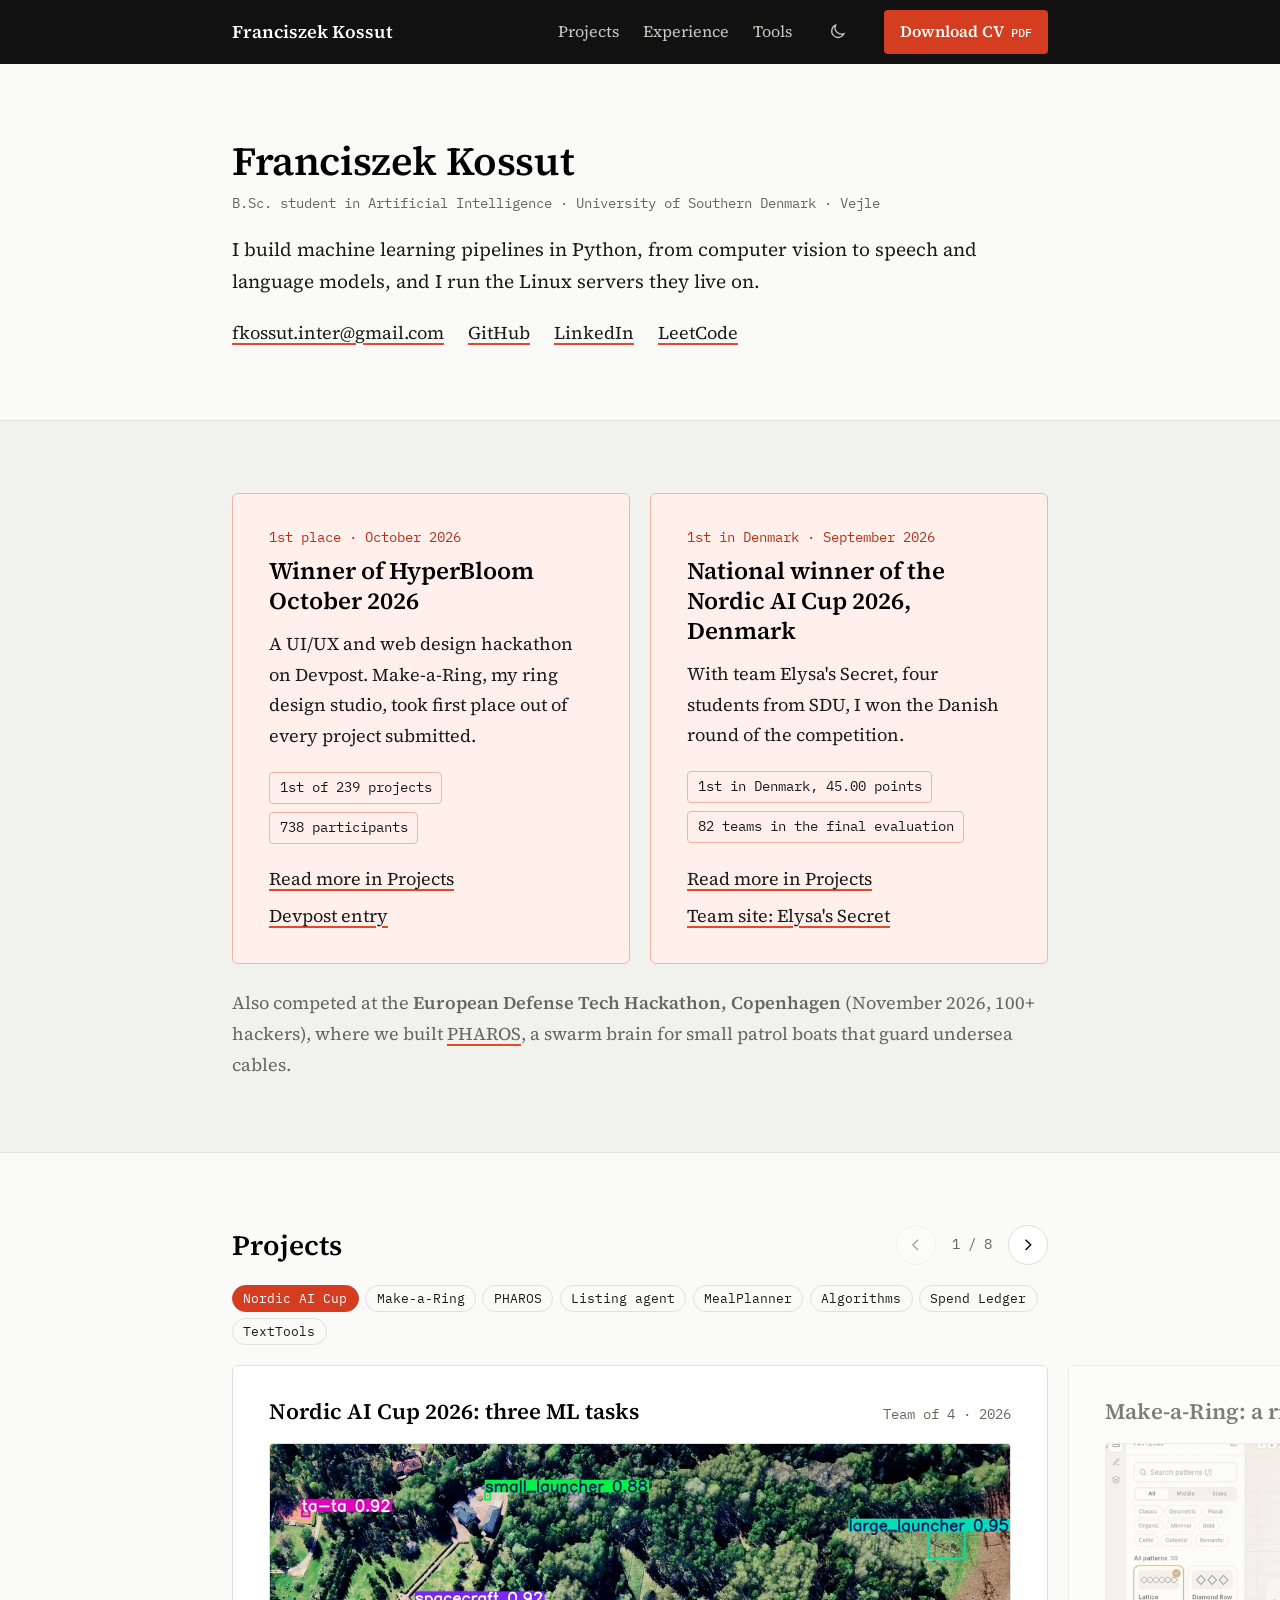
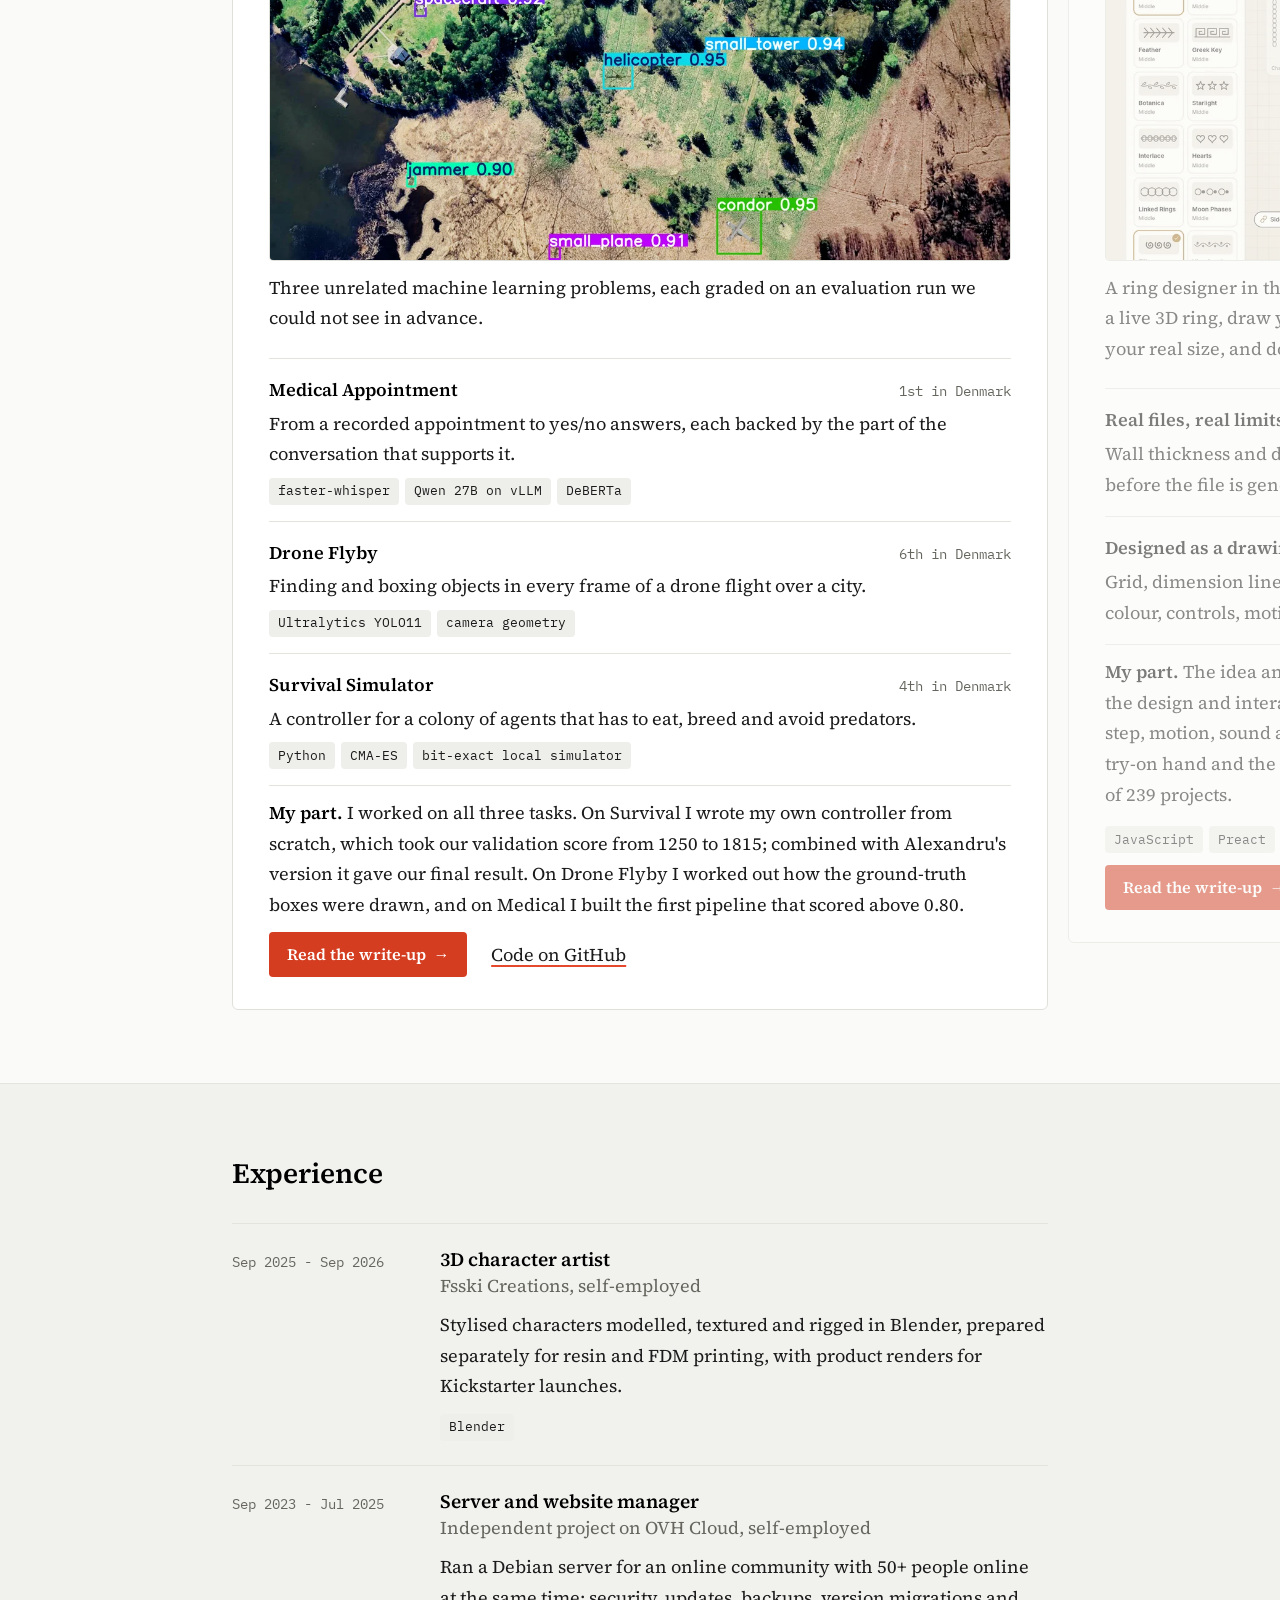
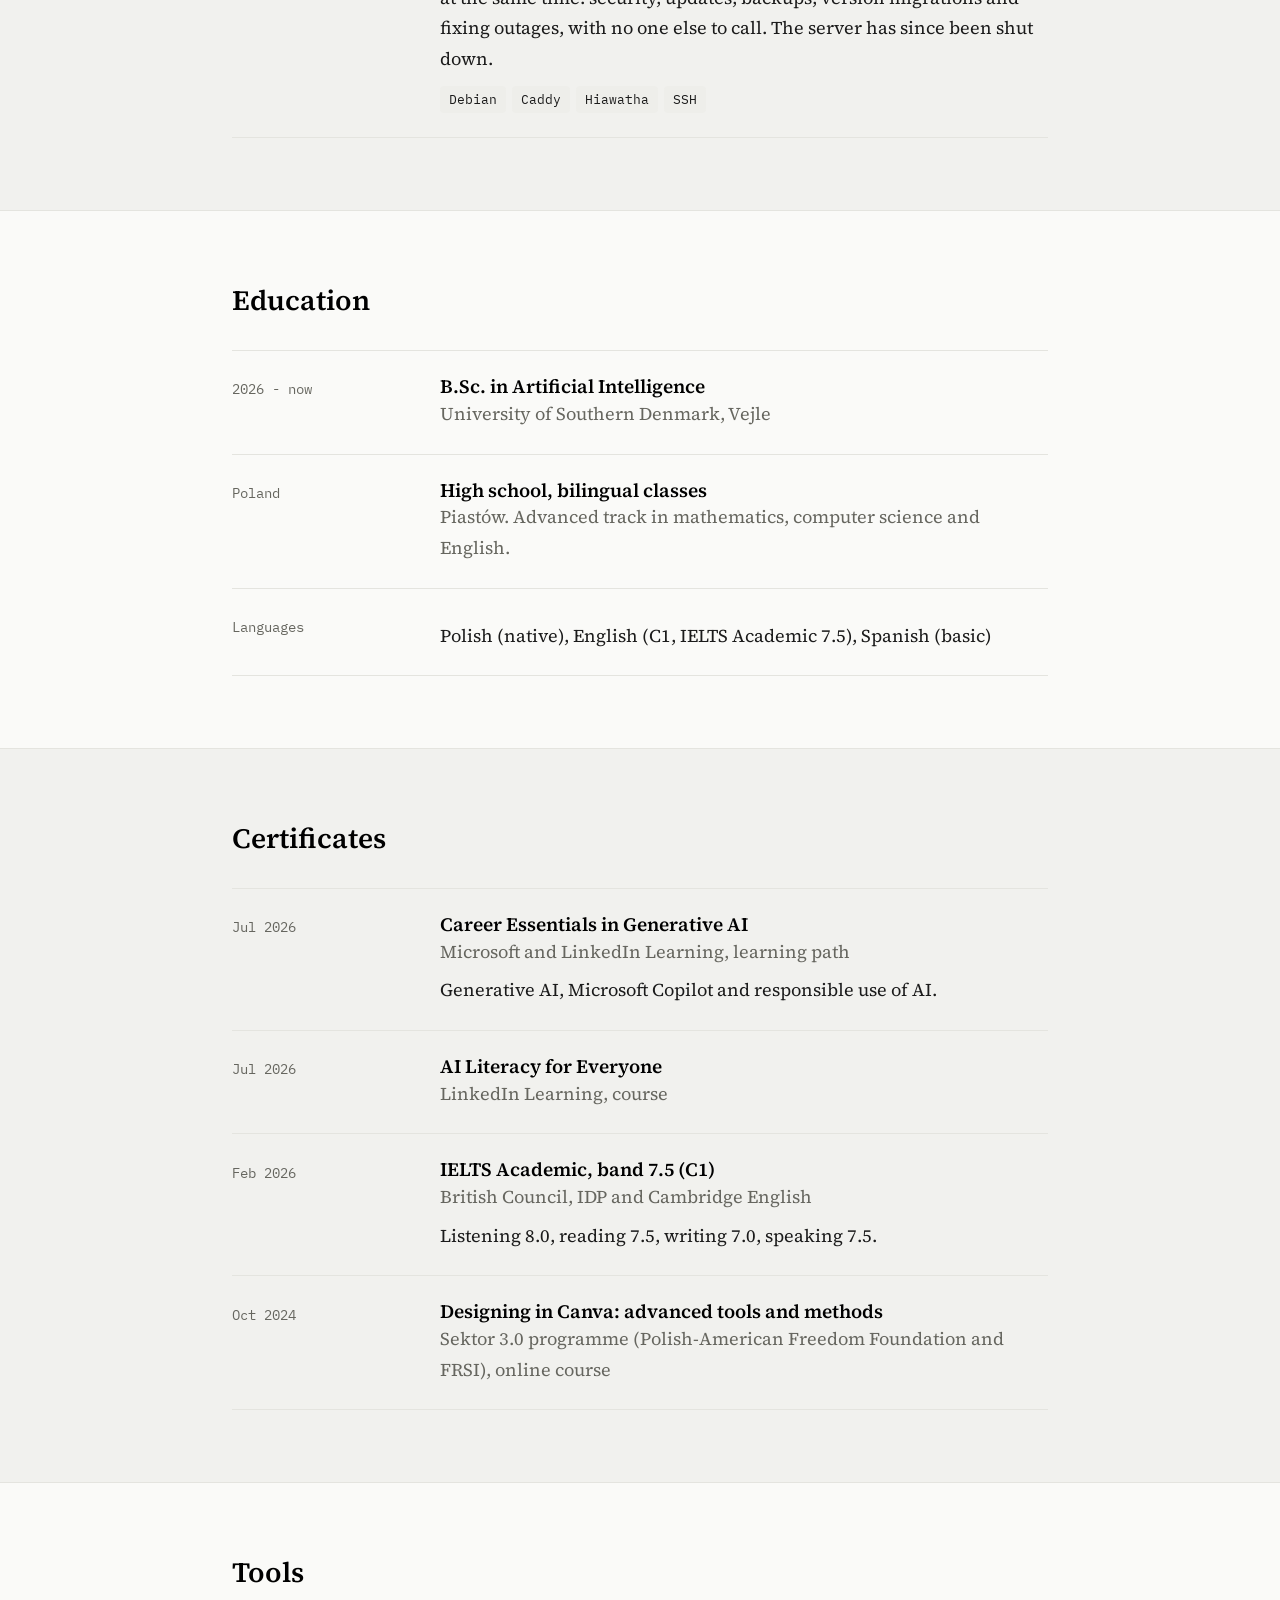
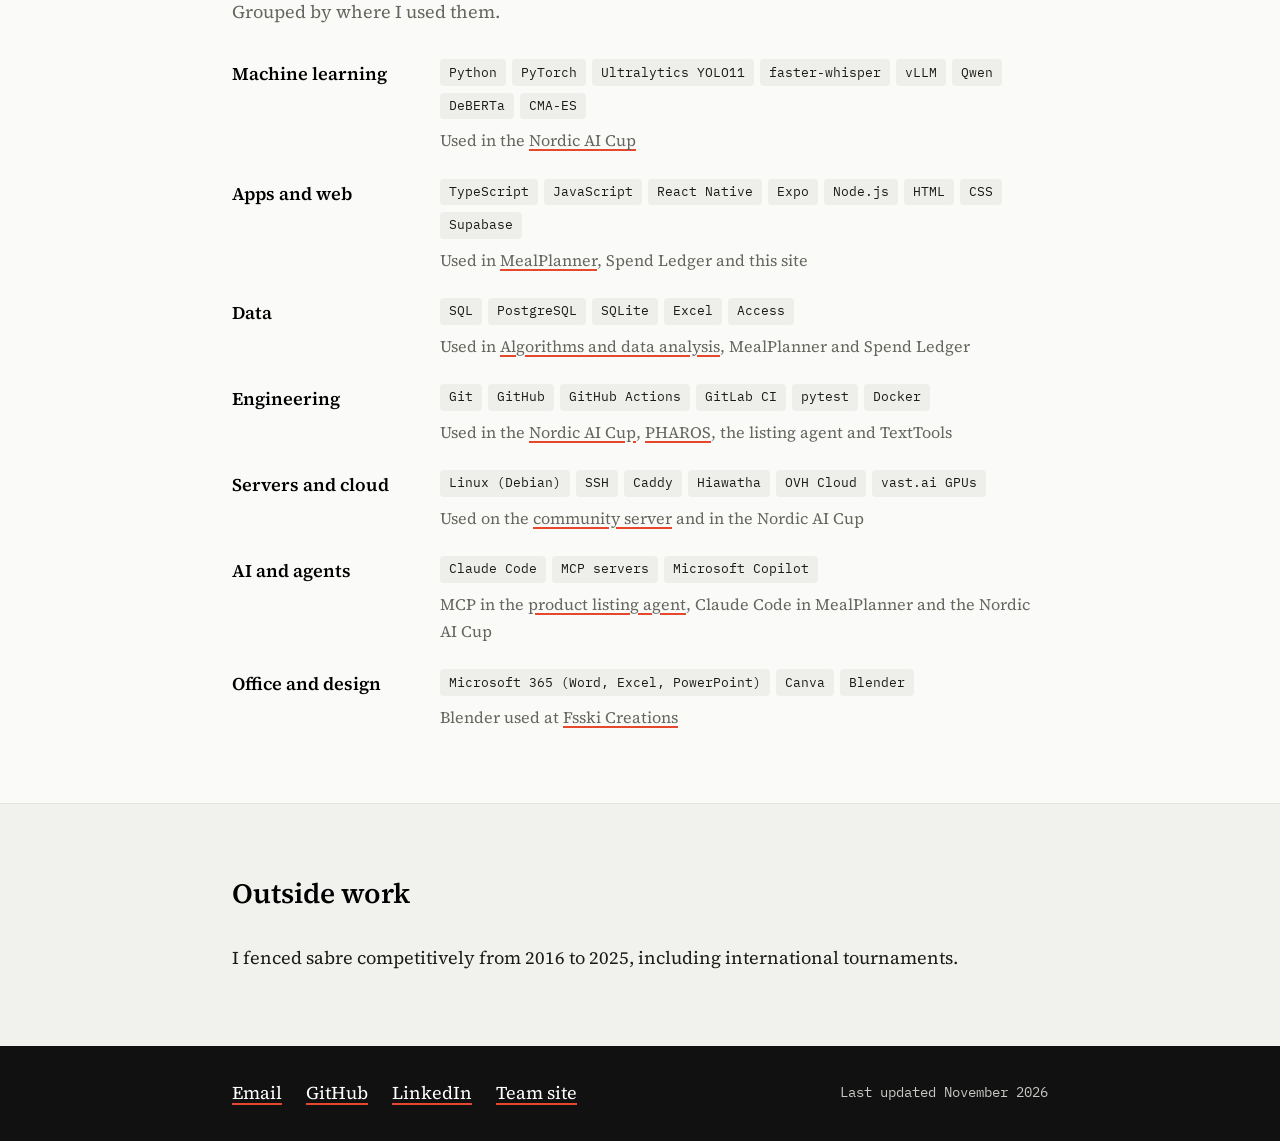
==== commit a2970daa: "Restore the slide pictures; bigger write-up pictures with click to zoom The home page slides go back" ====
--- a/index.html
+++ b/index.html
@@ -7,7 +7,7 @@
 <meta name="description" content="B.Sc. student in Artificial Intelligence at the University of Southern Denmark. Winner of the HyperBloom October 2026 hackathon with Make-a-Ring, and national winner of the Nordic AI Cup 2026 (Denmark) with team Elysa's Secret.">
 <link rel="icon" href="/favicon.svg" type="image/svg+xml">
 <link rel="preload" href="/assets/fonts/serif-400-latin.woff2" as="font" type="font/woff2" crossorigin>
-<link rel="stylesheet" href="/assets/site.css?v=20261110">
+<link rel="stylesheet" href="/assets/site.css?v=20261110b">
 <script>try{var t=localStorage.getItem("theme");if(t)document.documentElement.dataset.theme=t}catch(e){}</script>
 </head>
 <body>
@@ -108,7 +108,7 @@
           <h3>Nordic AI Cup 2026: three ML tasks</h3>
           <span class="mono">Team of 4 · 2026</span>
         </div>
-        <figure class="slide-shot"><img src="/img/nordic-drone.webp" width="416" height="234" alt="A real Helsinki drone frame with our YOLO11 model's detections drawn on: helicopter, condor, jammer, launchers and other objects, each with its confidence." loading="lazy"></figure>
+        <figure class="slide-shot"><img src="/img/nordic-drone.webp" width="1200" height="675" alt="A real Helsinki drone frame with our YOLO11 model's detections drawn on: helicopter, condor, jammer, launchers and other objects, each with its confidence." loading="lazy"></figure>
         <p>Three unrelated machine learning problems, each graded on an evaluation run we could not see in advance.</p>
         <ul class="challenges">
           <li>
@@ -139,7 +139,7 @@
           <h3>Make-a-Ring: a ring design studio</h3>
           <span class="mono">1st place, HyperBloom · team of 2 · 2026</span>
         </div>
-        <figure class="slide-shot"><img src="/img/makearing-studio.webp" width="416" height="234" alt="The Make-a-Ring studio: a 3D ring in the middle surrounded by pattern cards, with the pattern library and size settings at the sides." loading="lazy"></figure>
+        <figure class="slide-shot"><img src="/img/makearing-studio.webp" width="1200" height="675" alt="The Make-a-Ring studio: a 3D ring in the middle surrounded by pattern cards, with the pattern library and size settings at the sides." loading="lazy"></figure>
         <p>A ring designer in the browser for people who are not jewellers: scroll patterns around a live 3D ring, draw your own tile and watch it wrap the band, try the ring on a hand at your real size, and download a print-ready STL or OBJ file.</p>
         <ul class="challenges">
           <li>
@@ -165,7 +165,7 @@
           <h3>PHAROS: a swarm of patrol boats</h3>
           <span class="mono">EDTH Copenhagen · team of 4 · 2026</span>
         </div>
-        <figure class="slide-shot"><img src="/img/pharos-console.webp" width="416" height="234" alt="The PHAROS console: five boats over the Great Belt cables, the fleet on the left, alerts on the right and an event timeline below." loading="lazy"></figure>
+        <figure class="slide-shot"><img src="/img/pharos-console.webp" width="1200" height="675" alt="The PHAROS console: five boats over the Great Belt cables, the fleet on the left, alerts on the right and an event timeline below." loading="lazy"></figure>
         <p>Built in one weekend at the European Defense Tech Hackathon for challenge 07, swarm coordination: five small uncrewed boats guard the undersea cables in the Great Belt with no boat in charge. They share out the work by auction, take over when a boat runs low or goes silent, and wait for the one operator on shore before doing anything beyond watching.</p>
         <ul class="challenges">
           <li>
@@ -190,7 +190,7 @@
           <h3>Product listing agent (MCP)</h3>
           <span class="mono">Solo · 2026</span>
         </div>
-        <figure class="slide-shot"><img src="/img/listing-agent.webp" width="416" height="234" alt="Checker output: the saved teether listing passes 12 of 12 rules; with “100% safe” and “the best” added it fails the banned claims rule, 11 of 12." loading="lazy"></figure>
+        <figure class="slide-shot"><img src="/img/listing-agent.webp" width="1200" height="675" alt="Checker output: the saved teether listing passes 12 of 12 rules; with “100% safe” and “the best” added it fails the banned claims rule, 11 of 12." loading="lazy"></figure>
         <p>An AI agent for an online shop. My MCP server gives Claude six tools over a product catalogue: products, four weeks of sales with the trend and weeks of stock left, the brand voice guide, a draft checker, and saving. The agent writes product listings, checks them, fixes what failed and only then saves.</p>
         <ul class="challenges">
           <li>
@@ -213,7 +213,7 @@
           <h3>MealPlanner</h3>
           <span class="mono">Solo · 2026</span>
         </div>
-        <figure class="slide-shot"><img src="/img/mealplanner-card.webp" width="416" height="234" alt="MealPlanner home screen on a phone: calories eaten today, the week, and meal slots for breakfast, lunch and dinner." loading="lazy"></figure>
+        <figure class="slide-shot"><img src="/img/mealplanner-card.webp" width="1200" height="675" alt="MealPlanner home screen on a phone: calories eaten today, the week, and meal slots for breakfast, lunch and dinner." loading="lazy"></figure>
         <p>An Android app I use to plan my meals: calorie tracking, a fridge list that recipes are matched against, voice input, and a shopping list for whatever is missing. 10 screens, 150 built-in recipes, and a scraper that collected 1,829 more.</p>
         <ul class="tags"><li>TypeScript</li><li>React Native</li><li>Expo</li><li>SQLite</li><li>Node.js</li></ul>
         <p class="slide-actions">
@@ -227,7 +227,7 @@
           <h3>Algorithms and data analysis</h3>
           <span class="mono">Solo · 2025-2026</span>
         </div>
-        <figure class="slide-shot"><img src="/img/algorithms.webp" width="416" height="234" alt="Pascal's triangle written by hand in Python, next to its output: odd entries marked 1 form a Sierpinski triangle." loading="lazy"></figure>
+        <figure class="slide-shot"><img src="/img/algorithms.webp" width="1200" height="675" alt="Pascal's triangle written by hand in Python, next to its output: odd entries marked 1 form a Sierpinski triangle." loading="lazy"></figure>
         <p>A set of more than 75 algorithmic and data problems, solved in Python, Excel and Access. The core algorithms are written by hand, without library shortcuts.</p>
         <ul class="challenges">
           <li>
@@ -260,7 +260,7 @@
           <h3>TextTools</h3>
           <span class="mono">Group of 4 · SDU · in progress</span>
         </div>
-        <figure class="slide-shot"><img src="/img/texttools.webp" width="416" height="234" alt="The tokenizer from TextTools, written without split(), next to its test run: 33 passed." loading="lazy"></figure>
+        <figure class="slide-shot"><img src="/img/texttools.webp" width="1200" height="675" alt="The tokenizer from TextTools, written without split(), next to its test run: 33 passed." loading="lazy"></figure>
         <p>A Python text-processing library built as a university group project, with tests that gate each milestone in CI. I own the tokenizer and was the integrator for the first milestone.</p>
         <ul class="tags"><li>Python</li><li>pytest</li><li>GitLab CI</li></ul>
       </article>
--- a/assets/site.css
+++ b/assets/site.css
@@ -180,15 +180,38 @@
 .panel-head .mono { color: var(--muted); white-space: nowrap; }
 .panel > p { margin-top: 0.75rem; }
 /* one picture per project, all 16:9 so the slides line up */
-.slide-shot { margin: 1rem 0 0; max-width: 26rem; }
-/* write-up pages: the project's picture beside the title, kept small */
-.page-top { display: grid; gap: 1.25rem; align-items: center; }
-@media (min-width: 48rem) { .page-top { grid-template-columns: 1fr 18rem; gap: 2.5rem; } }
-.top-shot { margin: 0; max-width: 18rem; }
+.slide-shot { margin: 1rem 0 0; }
+/* write-up pages: the project's picture beside the title, click to zoom */
+.page-top { display: grid; gap: 1.5rem; align-items: center; }
+@media (min-width: 52rem) { .page-top { grid-template-columns: 1fr 28rem; gap: 2.5rem; } }
+.top-shot { margin: 0; max-width: 28rem; }
 .top-shot img {
   display: block; width: 100%; height: auto; aspect-ratio: 16 / 9; object-fit: cover;
   border: 1px solid var(--panel-border); border-radius: 4px; background: #0b0d10;
 }
+.top-shot figcaption { margin-top: 0.4rem; color: var(--muted); font-size: 0.875rem; }
+
+/* Click to zoom: a link to the full image, opened in a dialog when JS runs */
+a.zoom { display: block; position: relative; cursor: zoom-in; background: none; border-radius: 4px; }
+a.zoom:hover { background: none; }
+a.zoom::after {
+  content: ""; position: absolute; right: 0.5rem; bottom: 0.5rem; width: 1.9rem; height: 1.9rem;
+  border-radius: 50%; background: rgba(11, 13, 16, 0.75) url("data:image/svg+xml,%3Csvg xmlns='http://www.w3.org/2000/svg' viewBox='0 0 24 24' fill='none' stroke='white' stroke-width='2' stroke-linecap='round'%3E%3Ccircle cx='11' cy='11' r='6'/%3E%3Cpath d='M20 20l-4.5-4.5M11 8.5v5M8.5 11h5'/%3E%3C/svg%3E") center / 1.1rem no-repeat;
+  opacity: 0.85; transition: opacity 150ms;
+}
+a.zoom:hover::after, a.zoom:focus-visible::after { opacity: 1; }
+.zoom-dialog {
+  max-width: min(96vw, 1400px); max-height: 94vh; padding: 0; border: 0; border-radius: 6px;
+  background: #0b0d10; overflow: visible;
+}
+.zoom-dialog::backdrop { background: rgba(0, 0, 0, 0.85); }
+.zoom-dialog img { display: block; max-width: min(96vw, 1400px); max-height: 88vh; width: auto; height: auto; cursor: zoom-out; border-radius: 6px; }
+.zoom-dialog p { margin: 0; padding: 0.6rem 0.9rem; color: #c9d1d9; font-size: 0.9375rem; background: #0b0d10; border-radius: 0 0 6px 6px; }
+.zoom-close {
+  position: absolute; top: -0.9rem; right: -0.9rem; width: 2.2rem; height: 2.2rem; border-radius: 50%;
+  border: 1px solid #3a4450; background: #151a21; color: #fff; font-size: 1.25rem; line-height: 1; cursor: pointer;
+}
+@media (max-width: 40rem) { .zoom-close { top: 0.4rem; right: 0.4rem; } }
 .slide-shot img {
   display: block; width: 100%; height: auto; aspect-ratio: 16 / 9; object-fit: cover;
   border: 1px solid var(--panel-border); border-radius: 4px; background: #0b0d10;
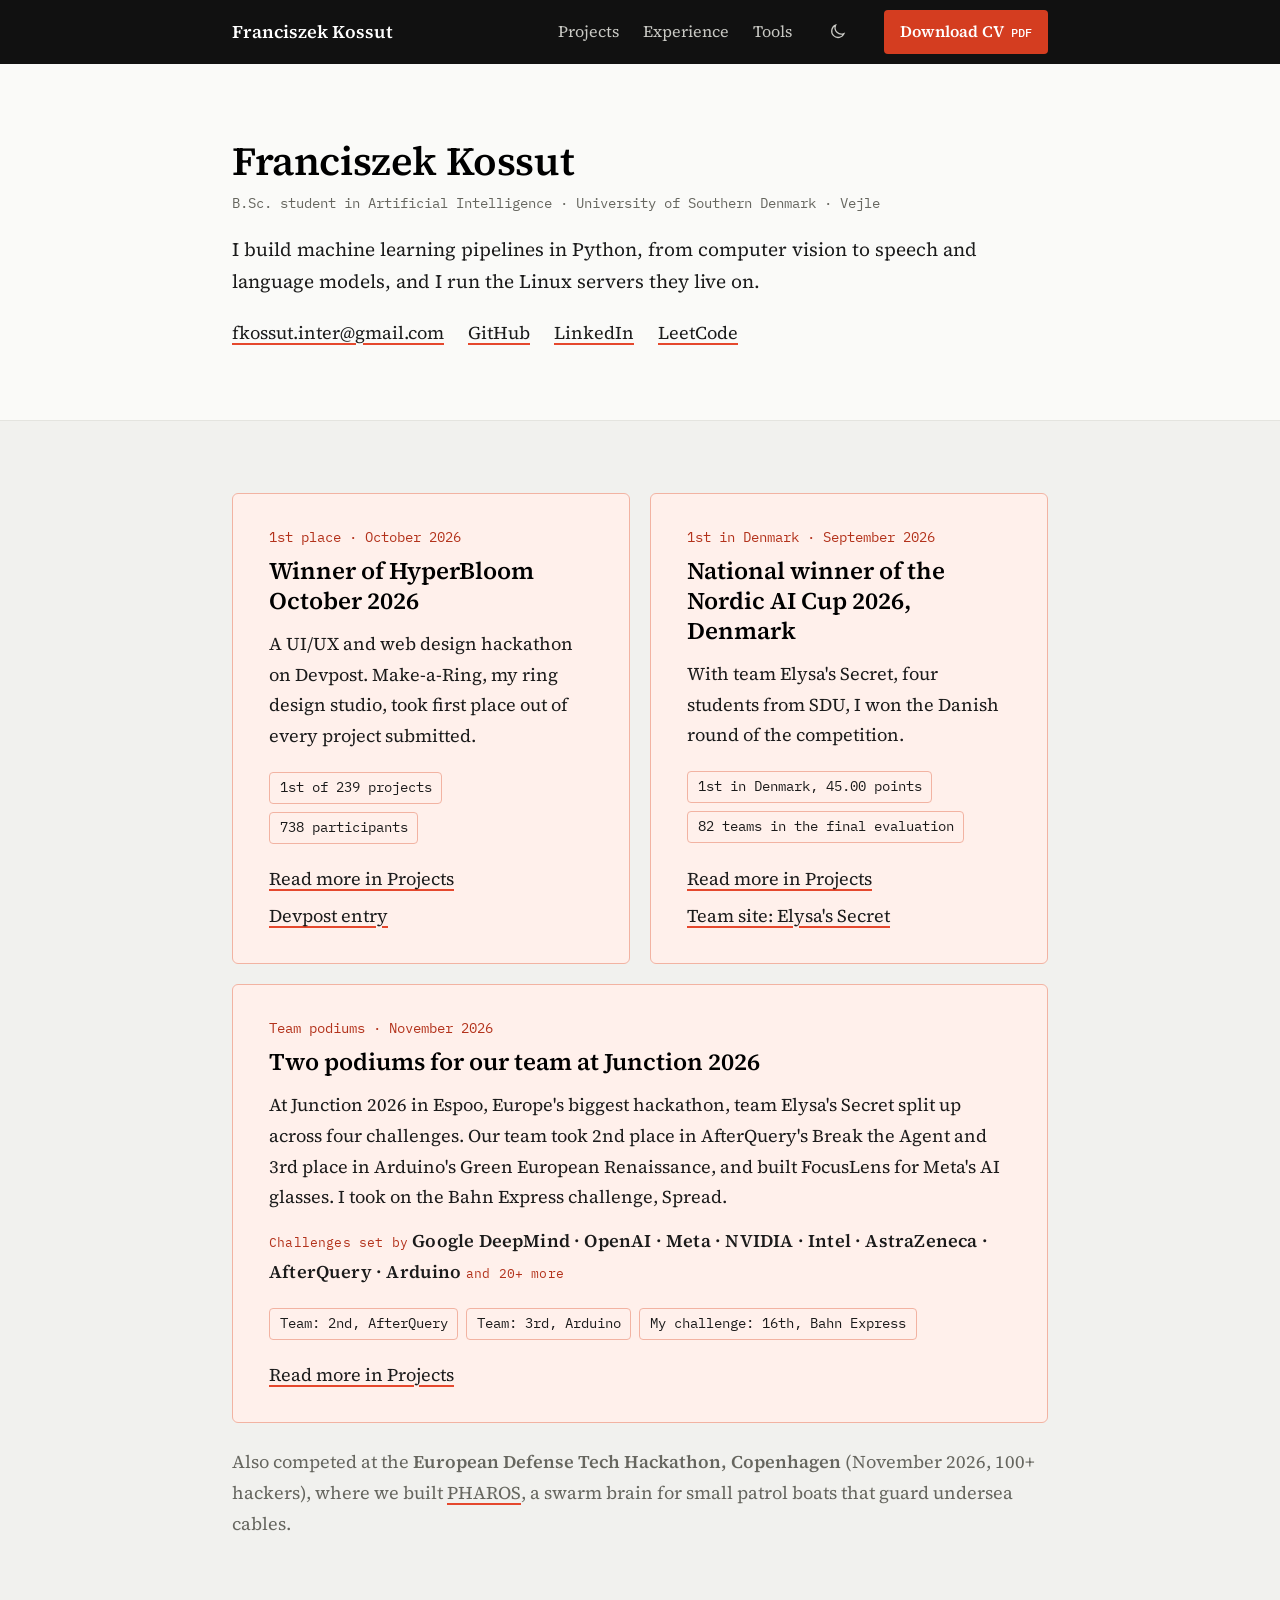
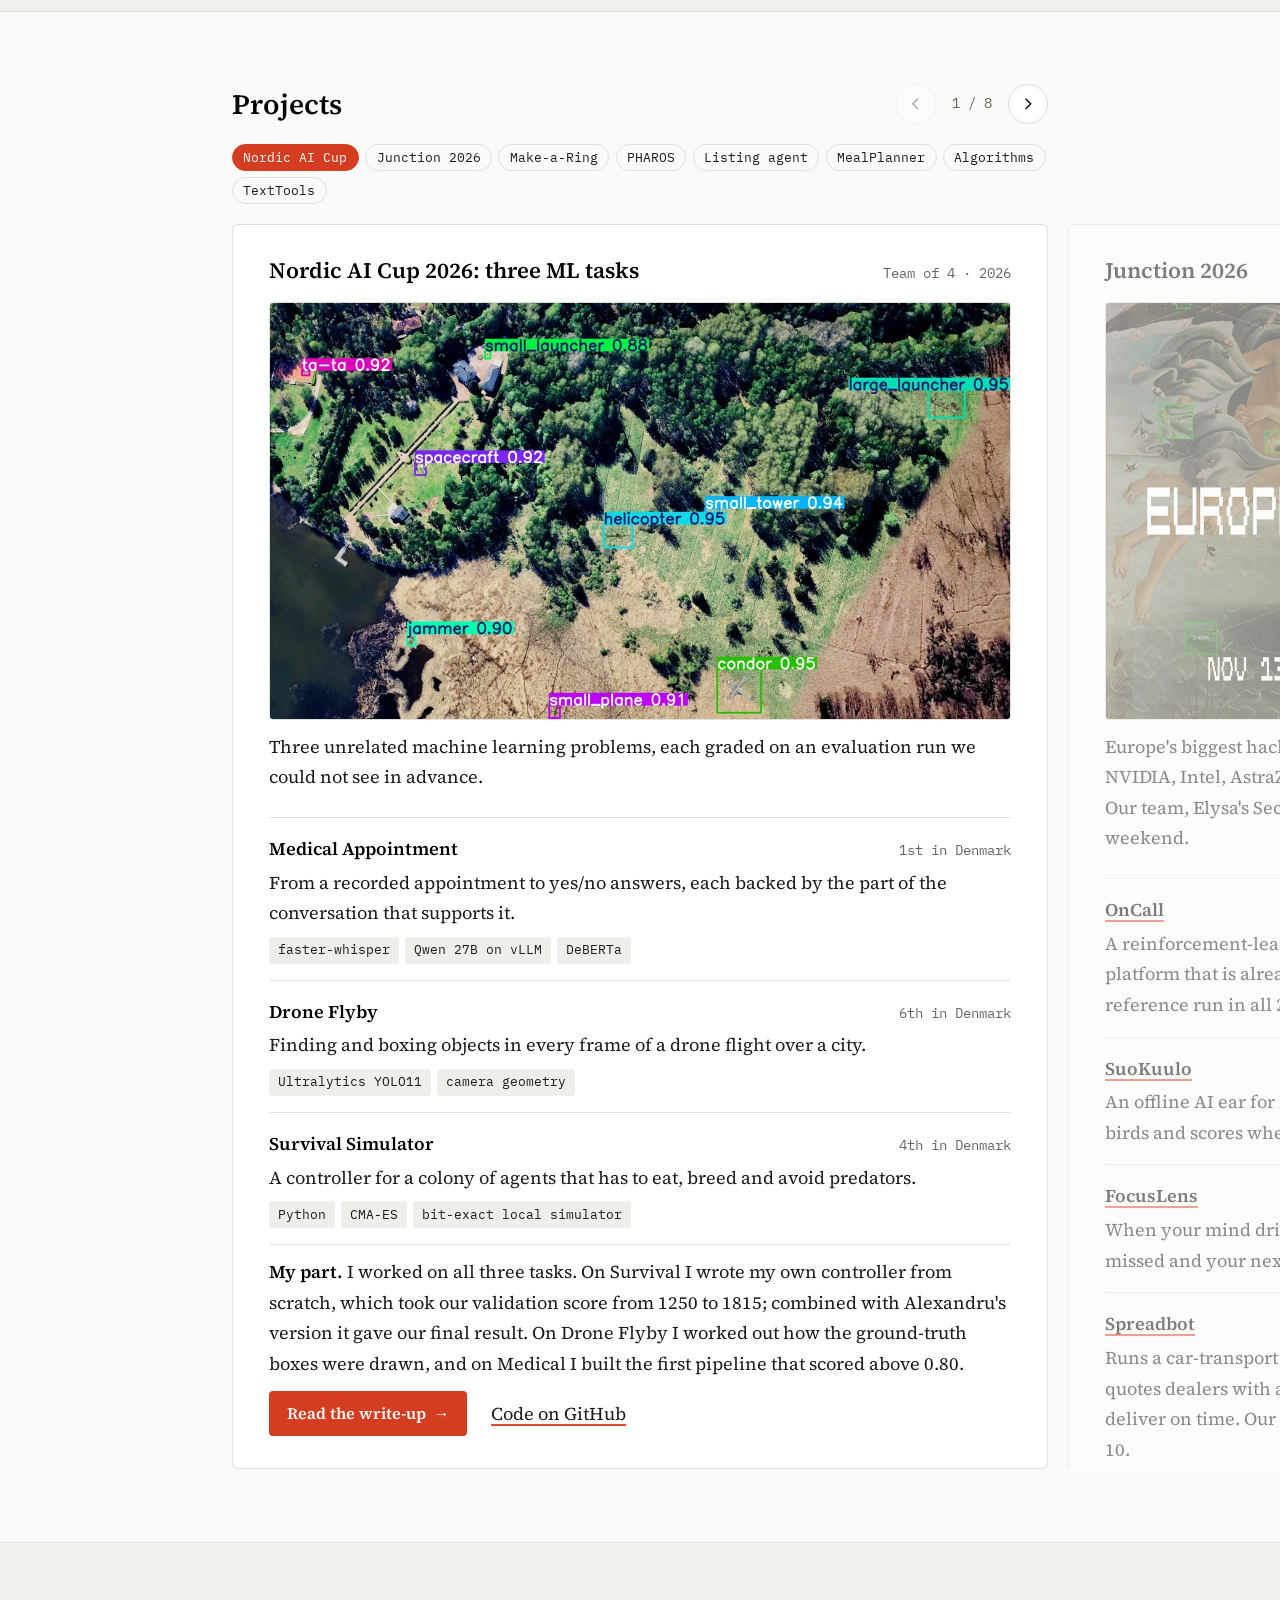
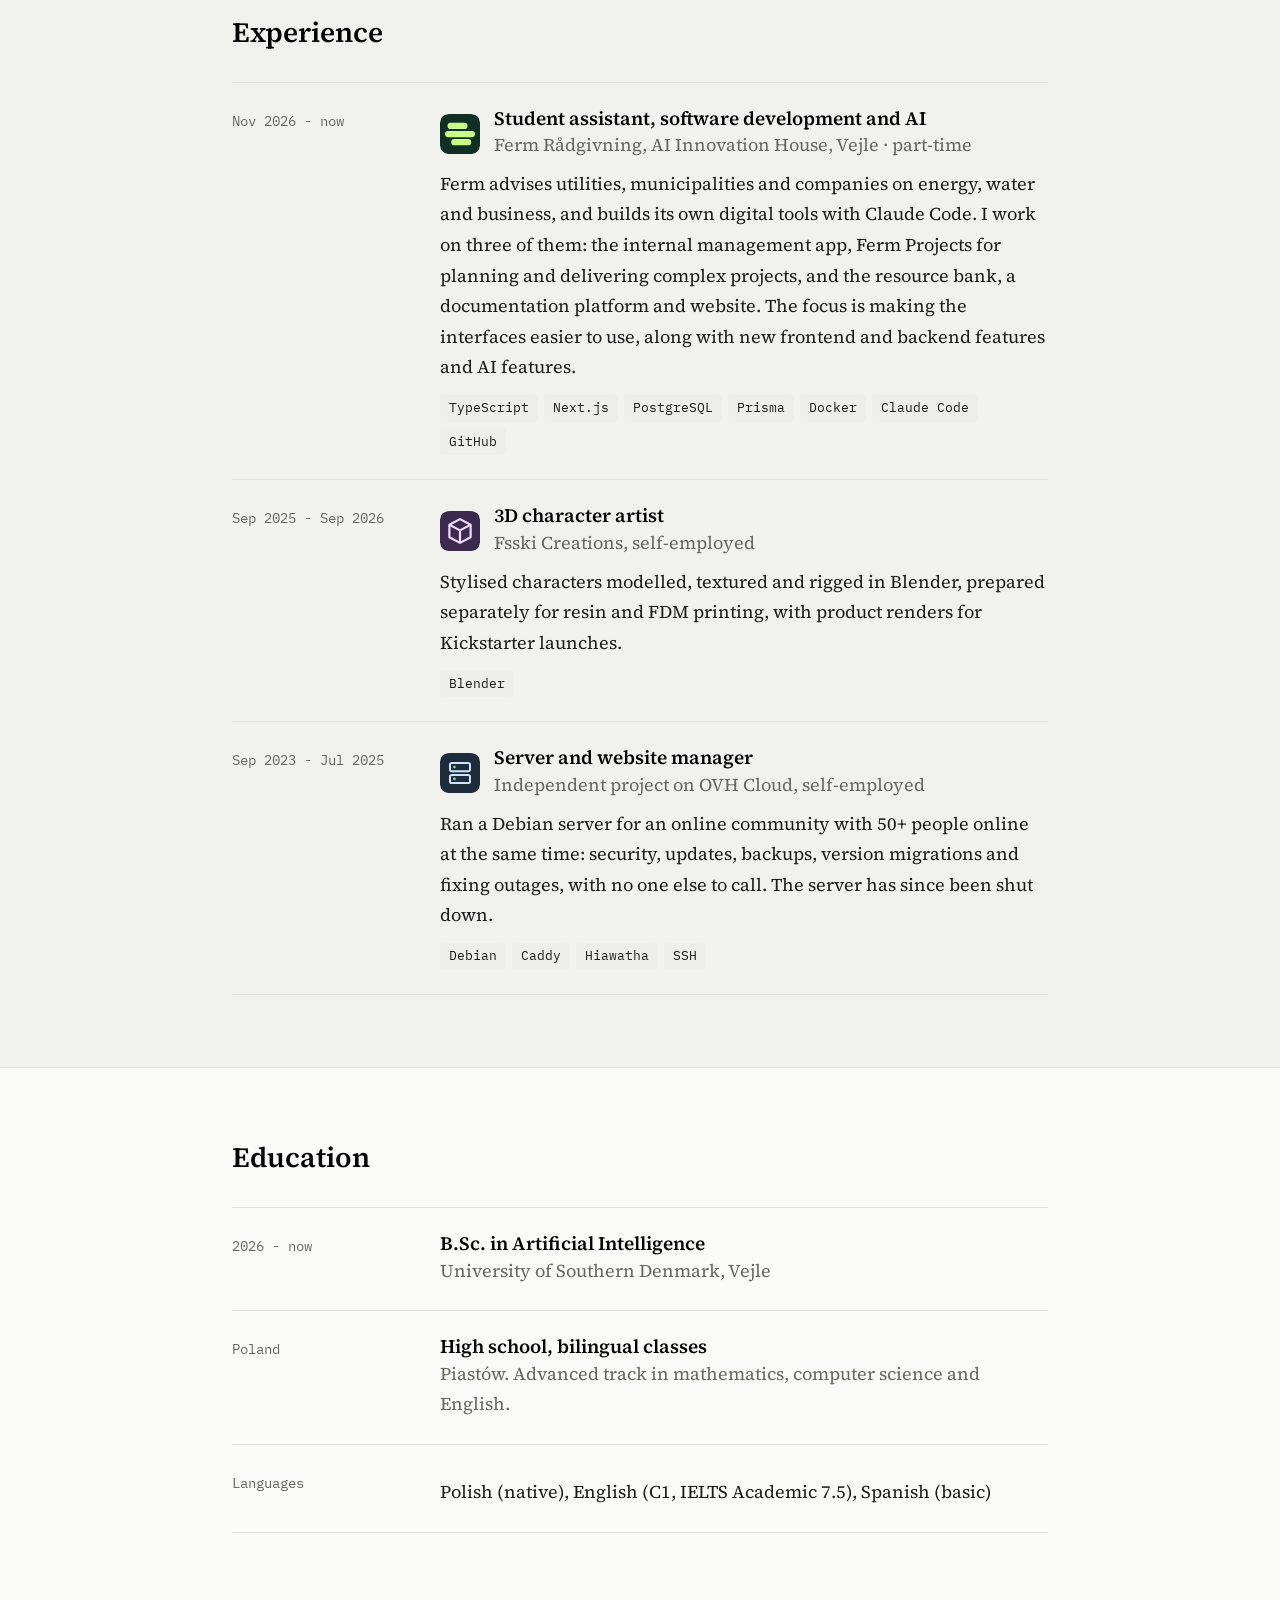
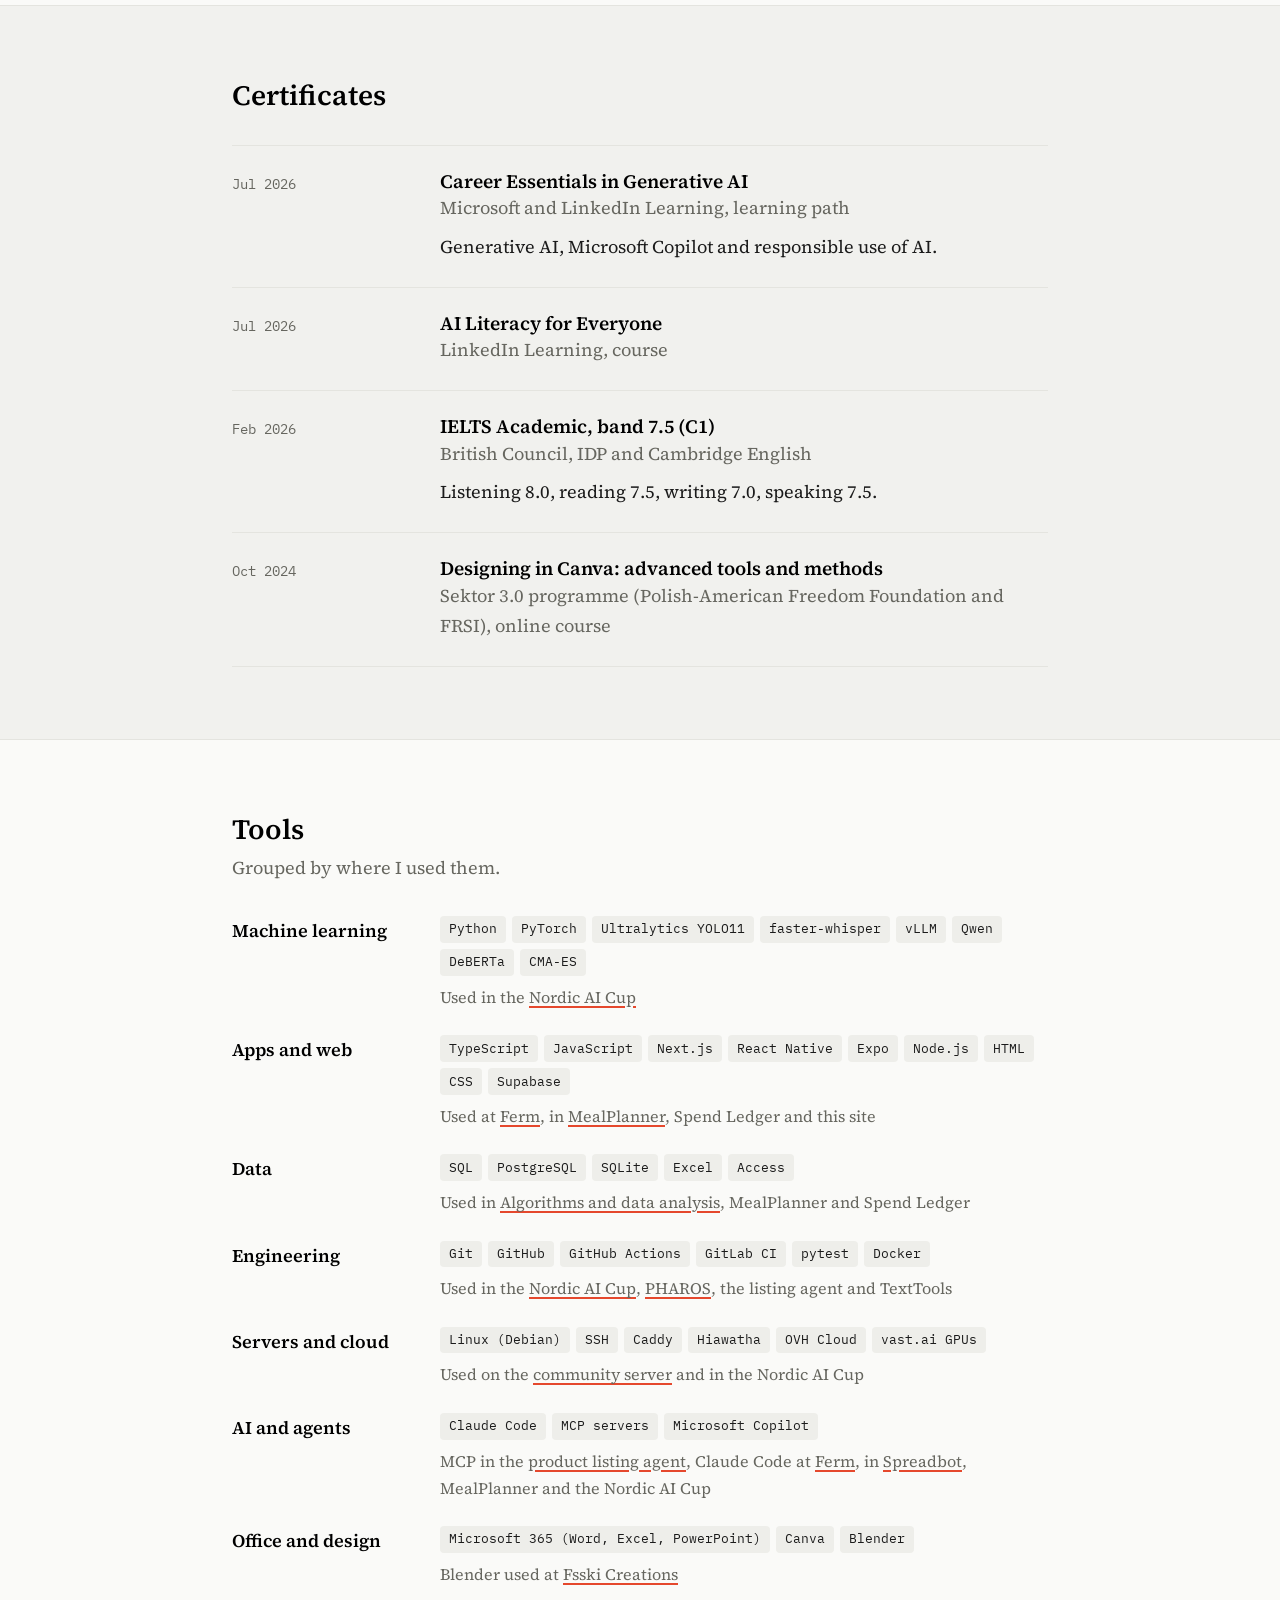
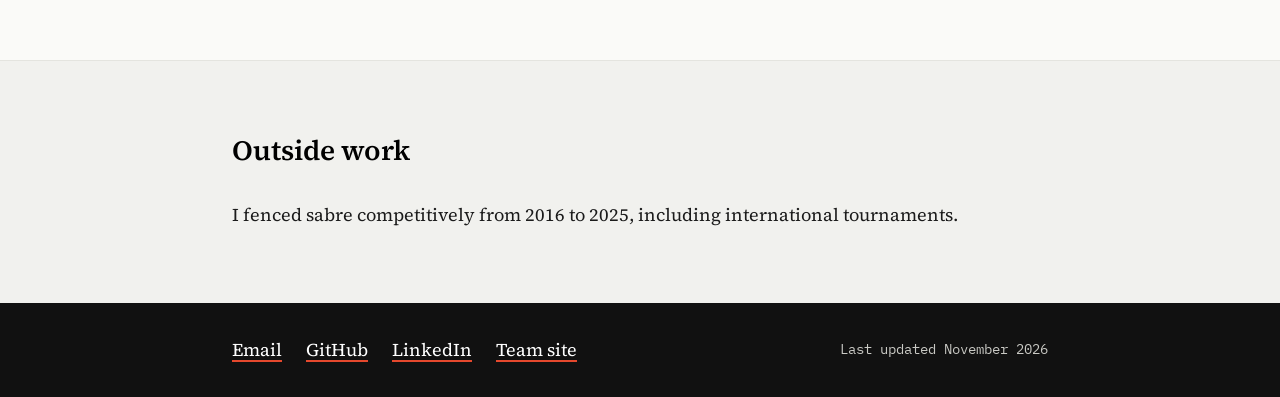
==== commit 20ee9ba4: "Add Junction 2026, its four project write-ups and the Ferm job - Achievements: team podiums at Junct" ====
--- a/index.html
+++ b/index.html
@@ -4,10 +4,10 @@
 <meta charset="utf-8">
 <meta name="viewport" content="width=device-width, initial-scale=1">
 <title>Franciszek Kossut</title>
-<meta name="description" content="B.Sc. student in Artificial Intelligence at the University of Southern Denmark. Winner of the HyperBloom October 2026 hackathon with Make-a-Ring, and national winner of the Nordic AI Cup 2026 (Denmark) with team Elysa's Secret.">
+<meta name="description" content="B.Sc. student in Artificial Intelligence at the University of Southern Denmark. Winner of the HyperBloom October 2026 hackathon with Make-a-Ring, and national winner of the Nordic AI Cup 2026 (Denmark) with team Elysa's Secret. At Junction 2026, with challenges by Google DeepMind, OpenAI, Meta and NVIDIA, my team took 2nd and 3rd place.">
 <link rel="icon" href="/favicon.svg" type="image/svg+xml">
 <link rel="preload" href="/assets/fonts/serif-400-latin.woff2" as="font" type="font/woff2" crossorigin>
-<link rel="stylesheet" href="/assets/site.css?v=20261110b">
+<link rel="stylesheet" href="/assets/site.css?v=20261117d">
 <script>try{var t=localStorage.getItem("theme");if(t)document.documentElement.dataset.theme=t}catch(e){}</script>
 </head>
 <body>
@@ -77,6 +77,20 @@
             <a href="https://elysasecret.com">Team site: Elysa's Secret</a>
           </p>
         </div>
+        <div class="highlight wide">
+          <p class="label mono">Team podiums · November 2026</p>
+          <h3>Two podiums for our team at Junction 2026</h3>
+          <p>At Junction 2026 in Espoo, Europe's biggest hackathon, team Elysa's Secret split up across four challenges. Our team took 2nd place in AfterQuery's Break the Agent and 3rd place in Arduino's Green European Renaissance, and built FocusLens for Meta's AI glasses. I took on the Bahn Express challenge, Spread.</p>
+          <p class="partners"><span class="mono">Challenges set by</span> Google DeepMind · OpenAI · Meta · NVIDIA · Intel · AstraZeneca · AfterQuery · Arduino <span class="mono">and 20+ more</span></p>
+          <ul class="facts" aria-label="Key facts">
+            <li>Team: 2nd, AfterQuery</li>
+            <li>Team: 3rd, Arduino</li>
+            <li>My challenge: 16th, Bahn Express</li>
+          </ul>
+          <p class="item-links">
+            <a href="#junction">Read more in Projects</a>
+          </p>
+        </div>
       </div>
       <p class="also">Also competed at the <strong>European Defense Tech Hackathon, Copenhagen</strong> (November 2026, 100+ hackers), where we built <a href="#pharos">PHAROS</a>, a swarm brain for small patrol boats that guard undersea cables.</p>
     </div>
@@ -134,6 +148,41 @@
         </p>
       </article>
 
+      <article class="panel slide" id="junction" data-title="Junction 2026">
+        <div class="panel-head">
+          <h3>Junction 2026</h3>
+          <span class="mono">Team of 4 · Espoo · 2026</span>
+        </div>
+        <figure class="slide-shot"><img src="/img/junction-spread.webp" width="1200" height="675" alt="The Junction 2026 poster: Botticelli's Birth of Venus with the words European Tech Renaissance, Nov 13-15th 2026, Espoo, Finland." loading="lazy"></figure>
+        <p>Europe's biggest hackathon, with challenges set by Google DeepMind, OpenAI, Meta, NVIDIA, Intel, AstraZeneca, AfterQuery, Arduino and more than 20 other companies. Our team, Elysa's Secret, split up across four challenges and built four projects in one weekend.</p>
+        <ul class="challenges">
+          <li>
+            <div class="challenge-head"><strong><a href="/oncall/">OnCall</a></strong><span class="mono">Team · 2nd, AfterQuery</span></div>
+            <p>A reinforcement-learning environment where an AI agent is the on-call engineer for a platform that is already failing. Seven frontier models scored below the team's reference run in all 21 runs.</p>
+          </li>
+          <li>
+            <div class="challenge-head"><strong><a href="/suokuulo/">SuoKuulo</a></strong><span class="mono">Team · 3rd, Arduino</span></div>
+            <p>An offline AI ear for Finnish peatlands: BirdNET on an Arduino UNO Q recognises bog birds and scores whether a restored bog is recovering.</p>
+          </li>
+          <li>
+            <div class="challenge-head"><strong><a href="/focuslens/">FocusLens</a></strong><span class="mono">Team · Meta AI glasses</span></div>
+            <p>When your mind drifts in a lecture or meeting, tap the glasses and hear what you just missed and your next step.</p>
+          </li>
+          <li>
+            <div class="challenge-head"><strong><a href="/spreadbot/">Spreadbot</a></strong><span class="mono">Mine · 16th, Bahn Express</span></div>
+            <p>Runs a car-transport company for one simulated week, live against every other team: it quotes dealers with a win-probability model and pays freelance drivers enough to deliver on time. Our best live week was €18,423 at 96.7% on time, €661 short of the top 10.</p>
+          </li>
+        </ul>
+        <p class="my-part"><strong>My part.</strong> I took on the Bahn Express challenge, Spread. Javier and I started it together; from Saturday morning I ran it, directing a team of Claude Code sessions in parallel. Every idea had to win a same-seed A/B test before it was merged, and most ideas lost.</p>
+        <ul class="tags"><li>Python</li><li>gradient-boosted trees</li><li>Claude Code</li><li>A/B testing</li></ul>
+        <p class="slide-actions">
+          <a class="button" href="/spreadbot/">Spreadbot <span aria-hidden="true">→</span></a>
+          <a href="/oncall/">OnCall</a>
+          <a href="/suokuulo/">SuoKuulo</a>
+          <a href="/focuslens/">FocusLens</a>
+        </p>
+      </article>
+
       <article class="panel slide" id="make-a-ring" data-title="Make-a-Ring">
         <div class="panel-head">
           <h3>Make-a-Ring: a ring design studio</h3>
@@ -246,15 +295,6 @@
         <ul class="tags"><li>Python</li><li>Excel</li><li>Access</li><li>SQL</li></ul>
       </article>
 
-      <article class="panel slide" id="spend-ledger" data-title="Spend Ledger">
-        <div class="panel-head">
-          <h3>Spend Ledger</h3>
-          <span class="mono">Solo · 2026</span>
-        </div>
-        <p>A web app for tracking income and expenses in DKK and PLN, synced across devices. Sign-in with per-user data protected by row-level security, recurring entries, a 12-month trend chart, CSV export, and it installs and works offline.</p>
-        <ul class="tags"><li>JavaScript</li><li>Supabase</li><li>PostgreSQL</li><li>PWA</li></ul>
-      </article>
-
       <article class="panel slide" id="texttools" data-title="TextTools">
         <div class="panel-head">
           <h3>TextTools</h3>
@@ -276,10 +316,29 @@
       </div>
       <ul class="entries">
         <li>
+          <p class="when mono">Nov 2026 - now</p>
+          <div class="body">
+            <div class="entry-head">
+              <img class="entry-logo" src="/img/logo-ferm.svg" width="40" height="40" alt="Ferm Rådgivning logo">
+              <div>
+                <h3>Student assistant, software development and AI</h3>
+                <p class="where">Ferm Rådgivning, AI Innovation House, Vejle · part-time</p>
+              </div>
+            </div>
+            <p>Ferm advises utilities, municipalities and companies on energy, water and business, and builds its own digital tools with Claude Code. I work on three of them: the internal management app, Ferm Projects for planning and delivering complex projects, and the resource bank, a documentation platform and website. The focus is making the interfaces easier to use, along with new frontend and backend features and AI features.</p>
+            <ul class="tags"><li>TypeScript</li><li>Next.js</li><li>PostgreSQL</li><li>Prisma</li><li>Docker</li><li>Claude Code</li><li>GitHub</li></ul>
+          </div>
+        </li>
+        <li>
           <p class="when mono">Sep 2025 - Sep 2026</p>
           <div class="body">
-            <h3>3D character artist</h3>
-            <p class="where">Fsski Creations, self-employed</p>
+            <div class="entry-head">
+              <img class="entry-logo" src="/img/logo-fsski.svg" width="40" height="40" alt="">
+              <div>
+                <h3>3D character artist</h3>
+                <p class="where">Fsski Creations, self-employed</p>
+              </div>
+            </div>
             <p>Stylised characters modelled, textured and rigged in Blender, prepared separately for resin and FDM printing, with product renders for Kickstarter launches.</p>
             <ul class="tags"><li>Blender</li></ul>
           </div>
@@ -287,8 +346,13 @@
         <li>
           <p class="when mono">Sep 2023 - Jul 2025</p>
           <div class="body">
-            <h3>Server and website manager</h3>
-            <p class="where">Independent project on OVH Cloud, self-employed</p>
+            <div class="entry-head">
+              <img class="entry-logo" src="/img/logo-server.svg" width="40" height="40" alt="">
+              <div>
+                <h3>Server and website manager</h3>
+                <p class="where">Independent project on OVH Cloud, self-employed</p>
+              </div>
+            </div>
             <p>Ran a Debian server for an online community with 50+ people online at the same time: security, updates, backups, version migrations and fixing outages, with no one else to call. The server has since been shut down.</p>
             <ul class="tags"><li>Debian</li><li>Caddy</li><li>Hiawatha</li><li>SSH</li></ul>
           </div>
@@ -381,8 +445,8 @@
         </dd>
         <dt>Apps and web</dt>
         <dd>
-          <ul class="tags"><li>TypeScript</li><li>JavaScript</li><li>React Native</li><li>Expo</li><li>Node.js</li><li>HTML</li><li>CSS</li><li>Supabase</li></ul>
-          <p class="used">Used in <a href="#mealplanner">MealPlanner</a>, Spend Ledger and this site</p>
+          <ul class="tags"><li>TypeScript</li><li>JavaScript</li><li>Next.js</li><li>React Native</li><li>Expo</li><li>Node.js</li><li>HTML</li><li>CSS</li><li>Supabase</li></ul>
+          <p class="used">Used at <a href="#experience">Ferm</a>, in <a href="#mealplanner">MealPlanner</a>, Spend Ledger and this site</p>
         </dd>
         <dt>Data</dt>
         <dd>
@@ -402,7 +466,7 @@
         <dt>AI and agents</dt>
         <dd>
           <ul class="tags"><li>Claude Code</li><li>MCP servers</li><li>Microsoft Copilot</li></ul>
-          <p class="used">MCP in the <a href="#listing-agent">product listing agent</a>, Claude Code in MealPlanner and the Nordic AI Cup</p>
+          <p class="used">MCP in the <a href="#listing-agent">product listing agent</a>, Claude Code at <a href="#experience">Ferm</a>, in <a href="#junction">Spreadbot</a>, MealPlanner and the Nordic AI Cup</p>
         </dd>
         <dt>Office and design</dt>
         <dd>
--- a/assets/site.css
+++ b/assets/site.css
@@ -148,7 +148,7 @@
 /* Achievements: two equal cards side by side, stacked on narrow screens */
 .visually-hidden { position: absolute; width: 1px; height: 1px; overflow: hidden; clip: rect(0 0 0 0); white-space: nowrap; }
 .achievements { display: grid; gap: 1.25rem; }
-@media (min-width: 56rem) { .achievements { grid-template-columns: 1fr 1fr; } }
+@media (min-width: 56rem) { .achievements { grid-template-columns: 1fr 1fr; } .highlight.wide { grid-column: 1 / -1; } }
 .highlight {
   background: var(--hl-bg);
   border: 1px solid var(--hl-border);
@@ -158,6 +158,8 @@
   flex-direction: column;
 }
 .highlight .label { color: var(--hl-muted); }
+.partners { margin-top: 1rem; font-weight: 600; letter-spacing: 0.01em; }
+.partners .mono { font-weight: 400; font-size: 0.8125rem; color: var(--hl-muted); }
 .highlight h2, .highlight h3 { font-size: 1.5rem; margin-top: 0.35rem; }
 .highlight h2 + p, .highlight h3 + p, .highlight p + p { margin-top: 0.85rem; }
 /* links pinned to the bottom, so the two cards' links line up */
@@ -378,3 +380,15 @@
 @media (max-width: 360px) {
   .site-nav { display: none; }
 }
+
+/* write-up pages: embedded video */
+.video { position: relative; aspect-ratio: 16 / 9; margin: 1.25rem 0 0; background: #0b0d10; border: 1px solid var(--panel-border); border-radius: 4px; overflow: hidden; }
+.video iframe { position: absolute; inset: 0; width: 100%; height: 100%; border: 0; }
+.video-note { margin-top: 0.5rem; font-size: 0.9375rem; }
+.other-projects { margin-top: 1.5rem; font-size: 0.875rem; }
+.other-projects a { margin: 0 0.15rem; }
+
+/* experience: small company logo beside the role */
+.entry-head { display: flex; gap: 0.875rem; align-items: center; }
+.entry-head h3 { margin: 0; }
+.entry-logo { flex: none; width: 40px; height: 40px; border-radius: 8px; }
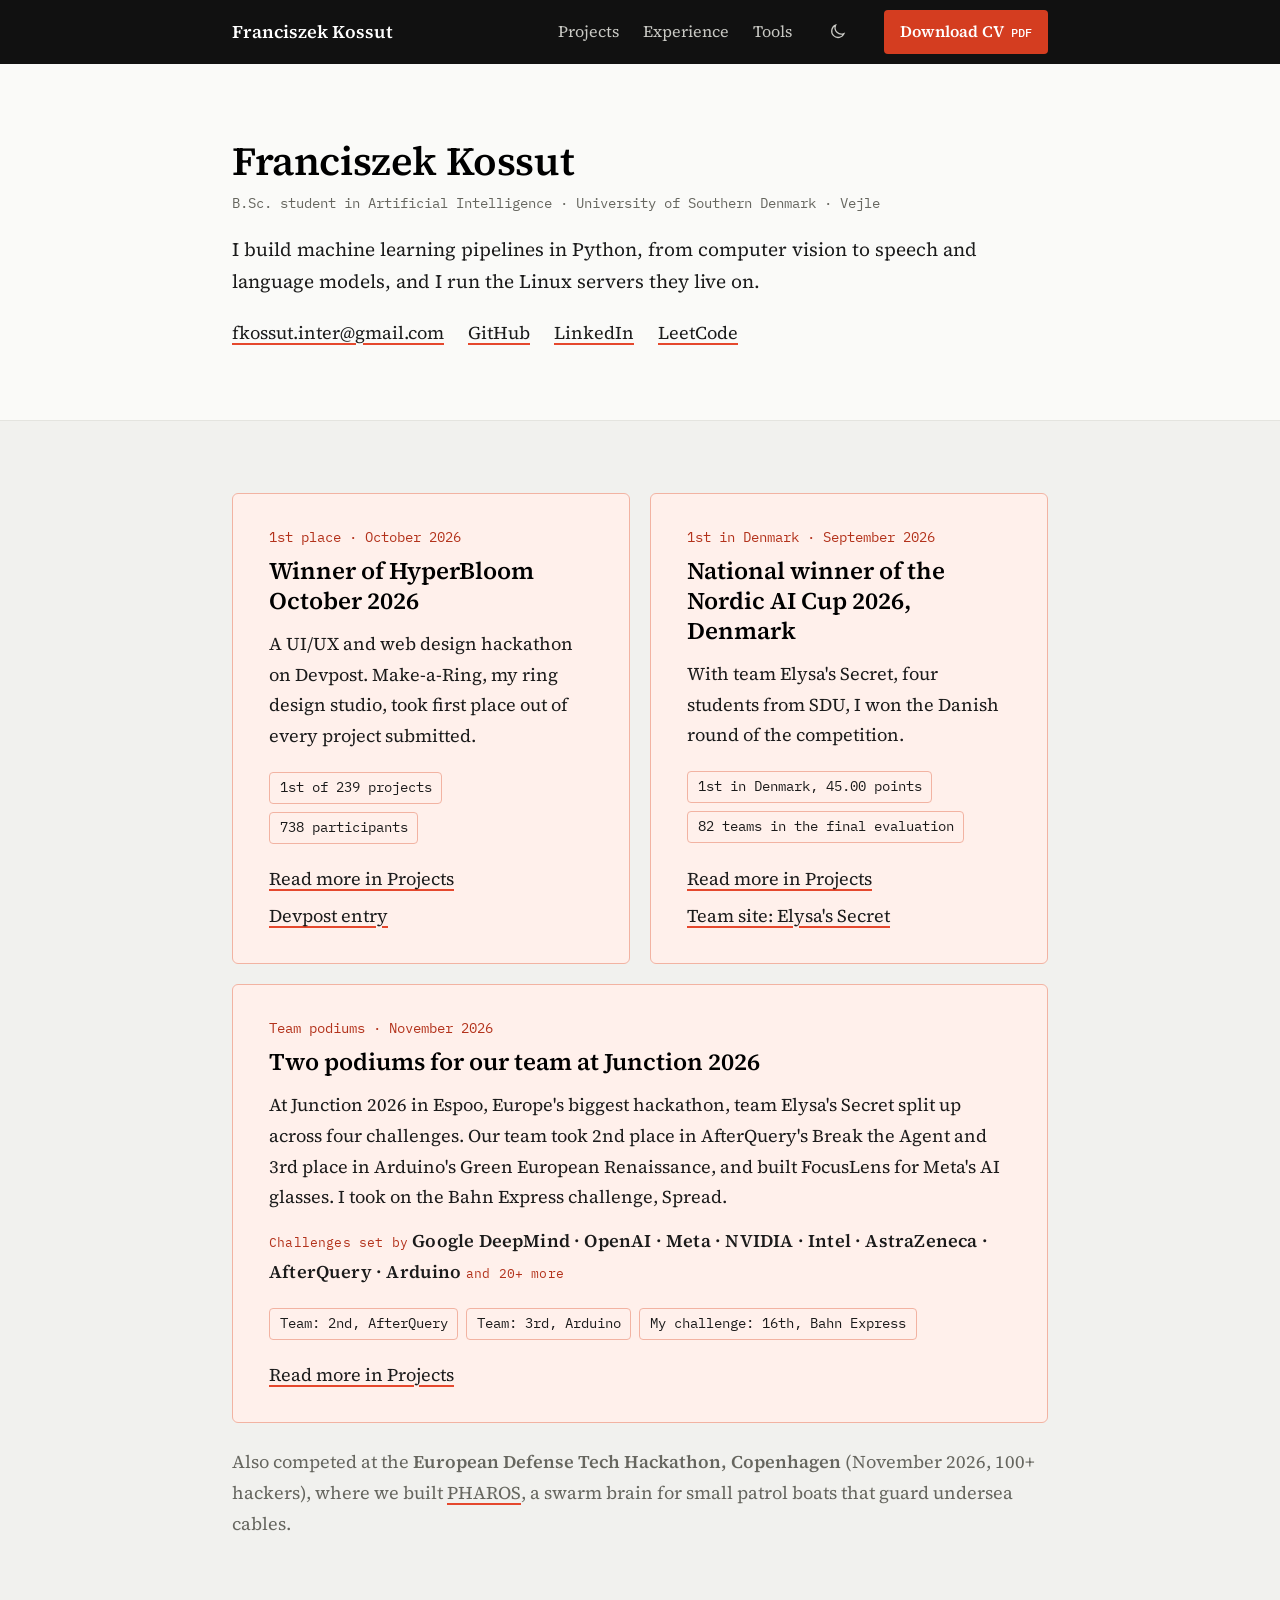
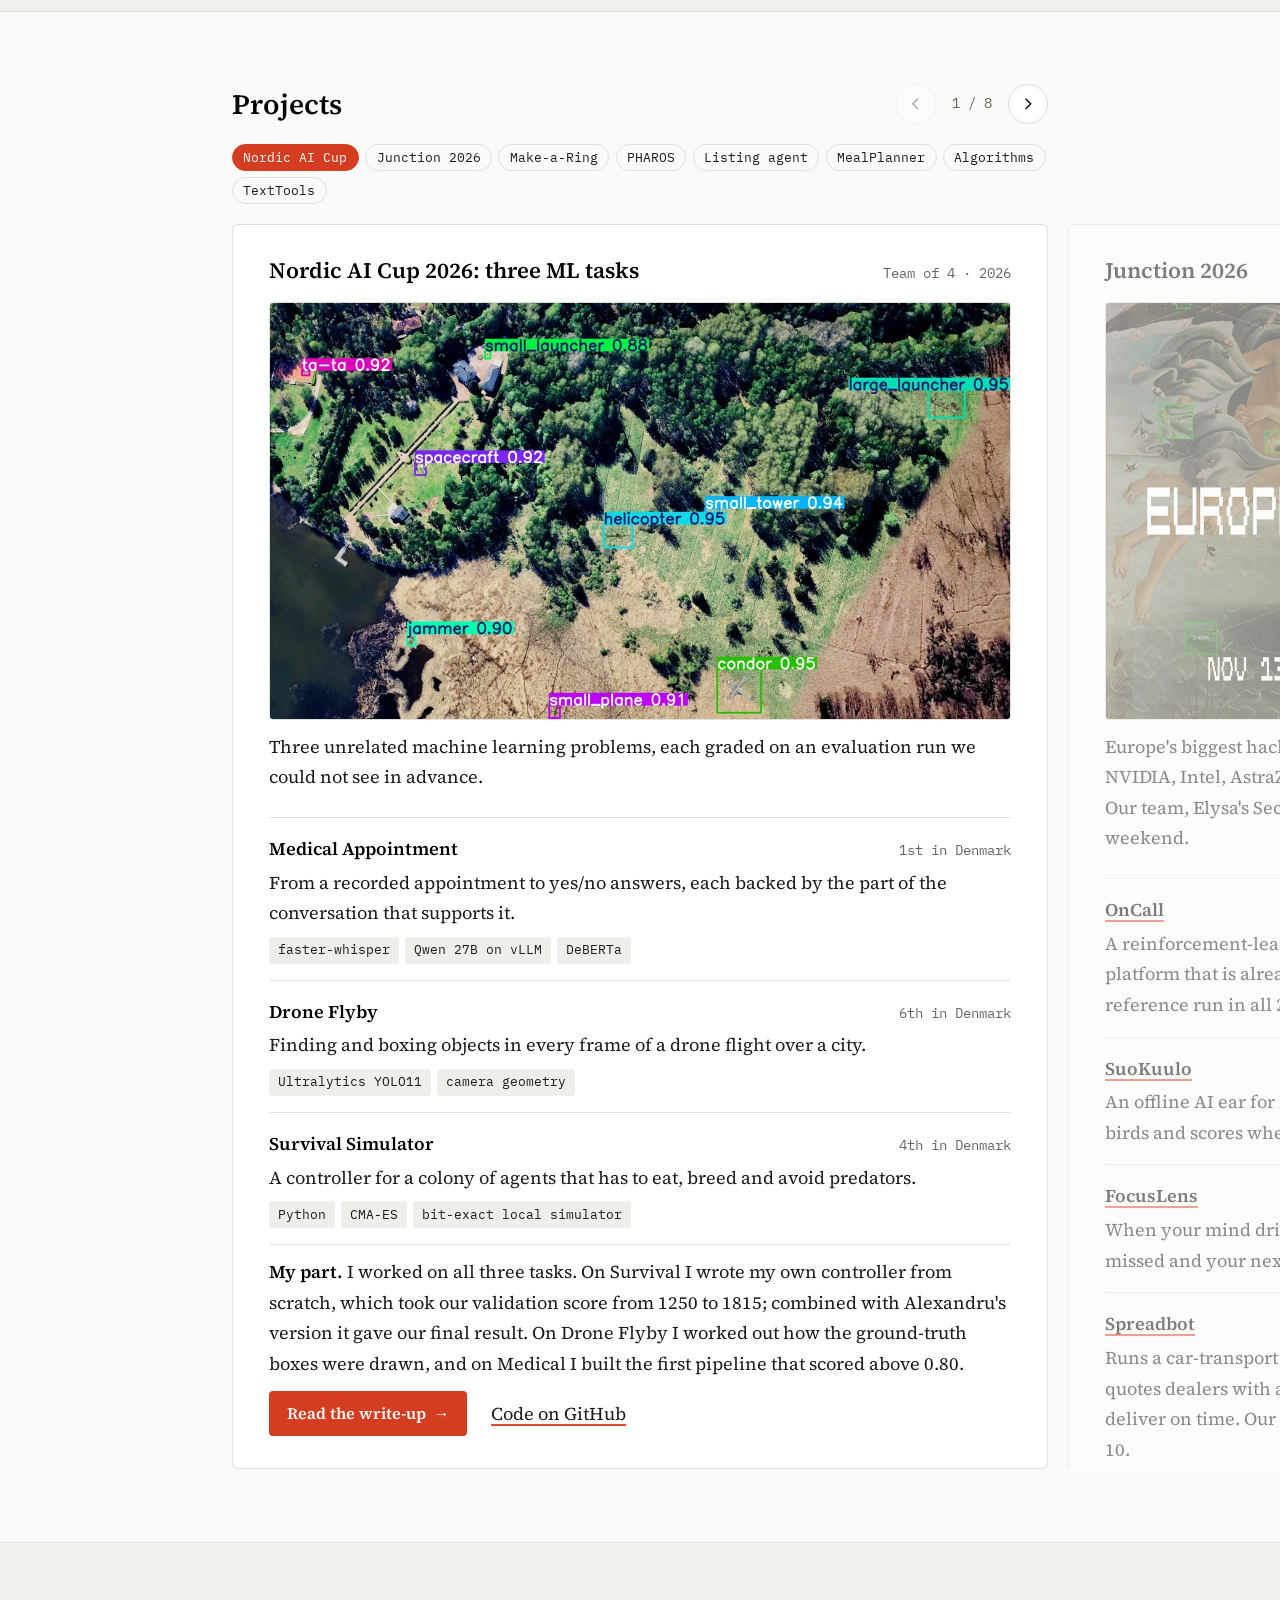
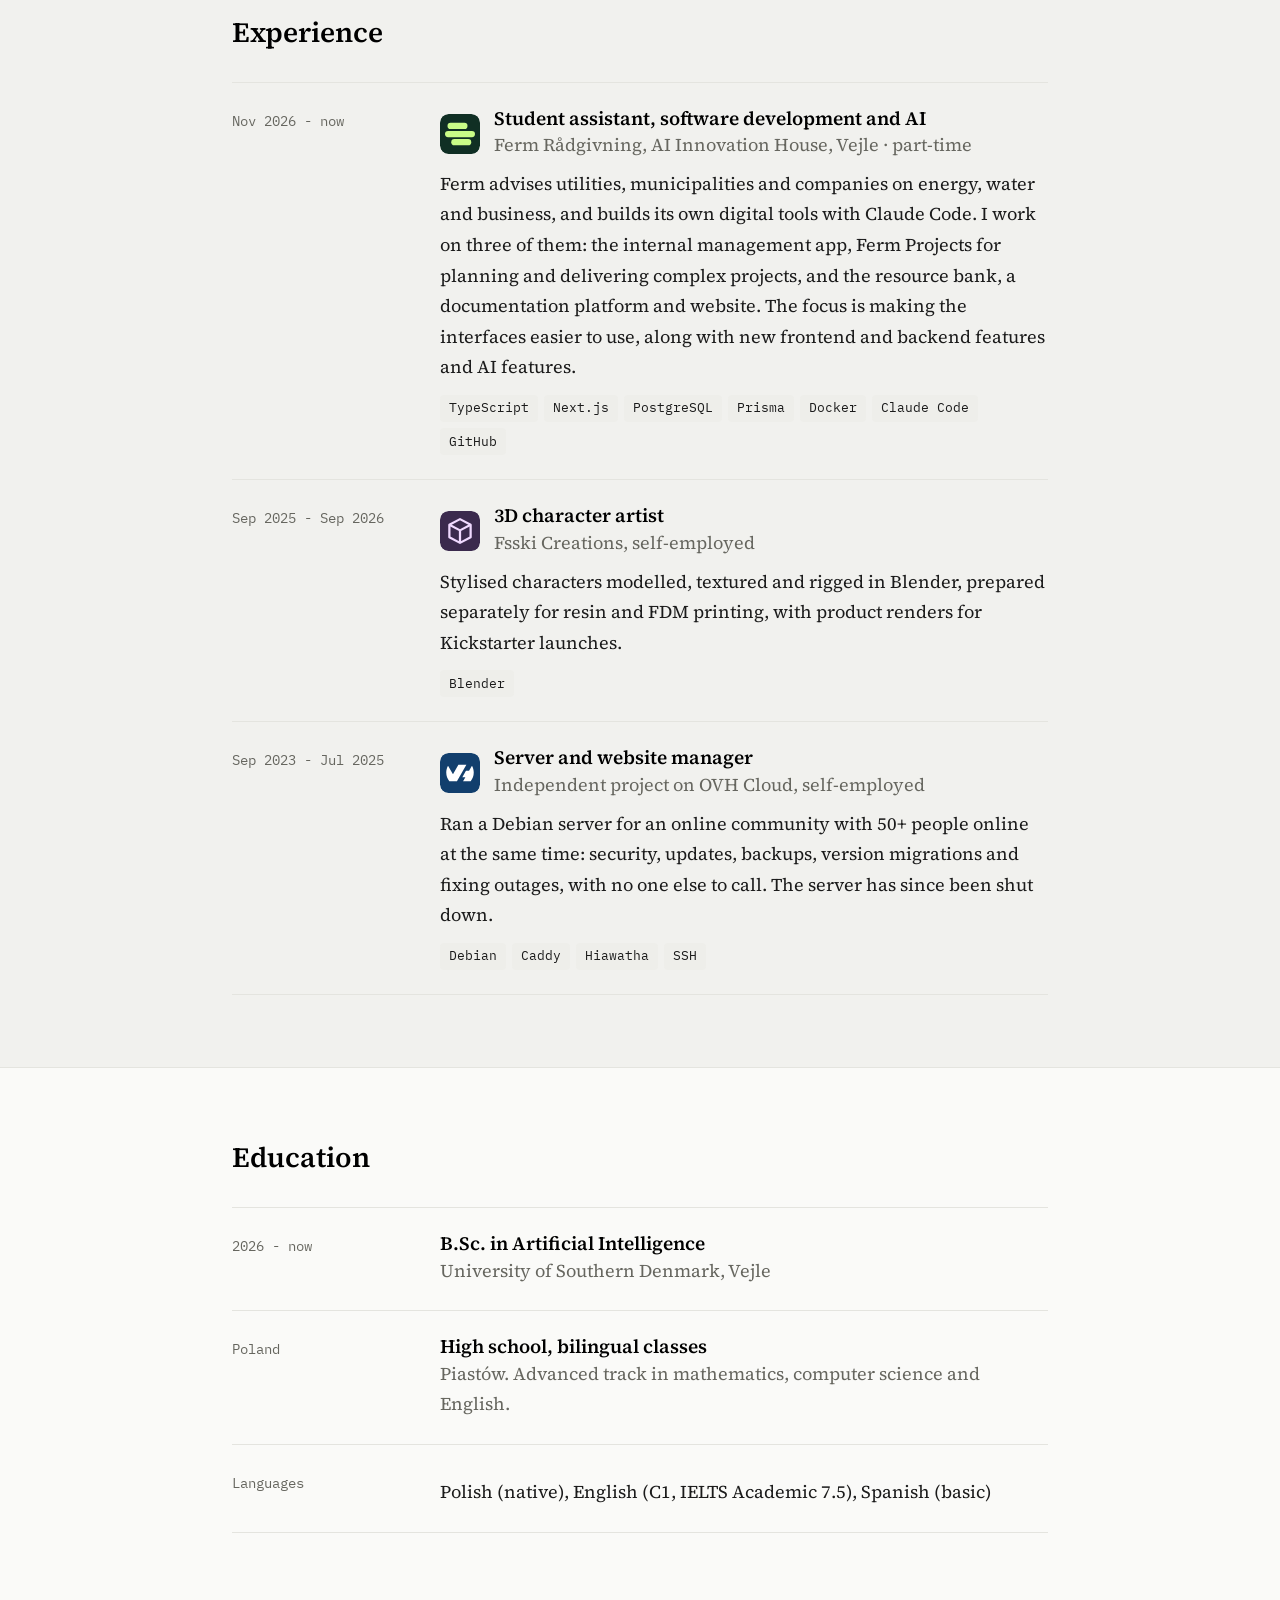
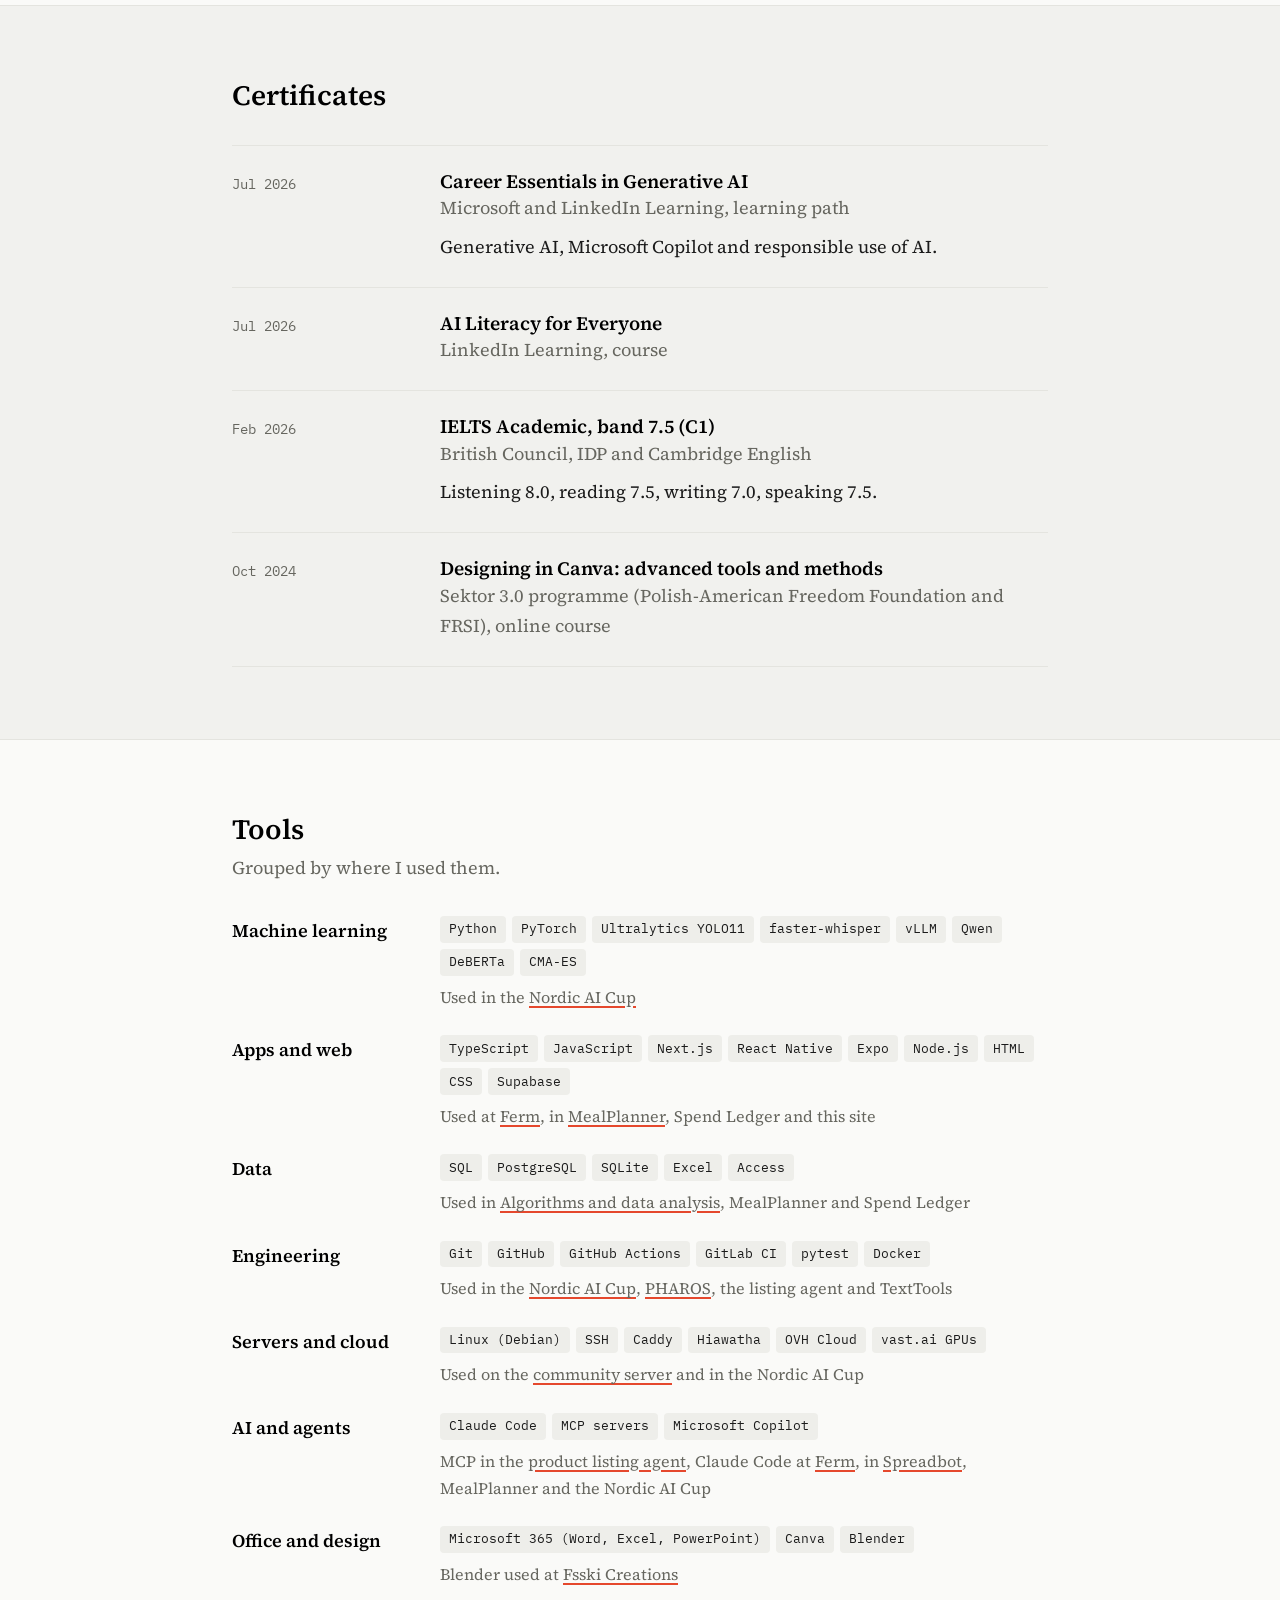
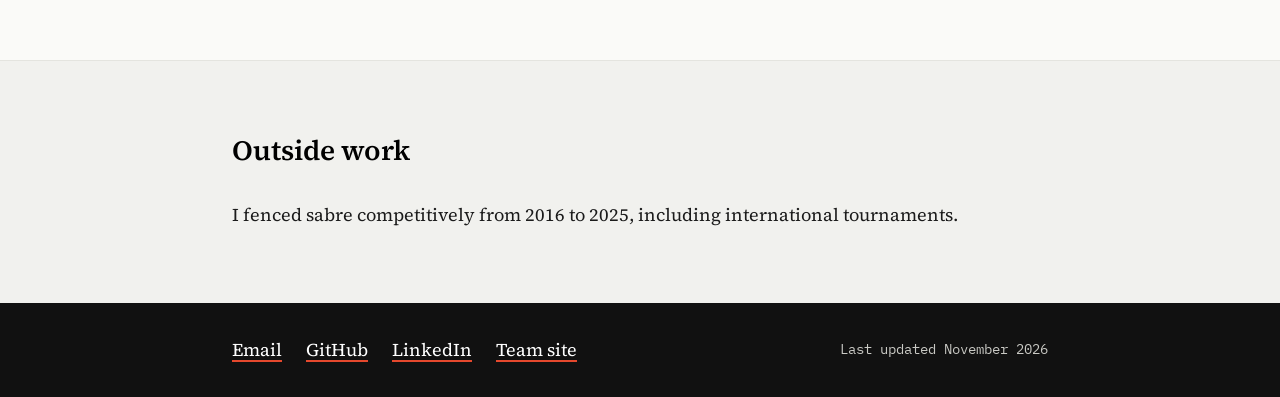
==== commit 13a6d04d: "Use the OVHcloud logo for the server and website manager role" ====
--- a/index.html
+++ b/index.html
@@ -347,7 +347,7 @@
           <p class="when mono">Sep 2023 - Jul 2025</p>
           <div class="body">
             <div class="entry-head">
-              <img class="entry-logo" src="/img/logo-server.svg" width="40" height="40" alt="">
+              <img class="entry-logo" src="/img/logo-ovh.svg" width="40" height="40" alt="OVHcloud logo">
               <div>
                 <h3>Server and website manager</h3>
                 <p class="where">Independent project on OVH Cloud, self-employed</p>
